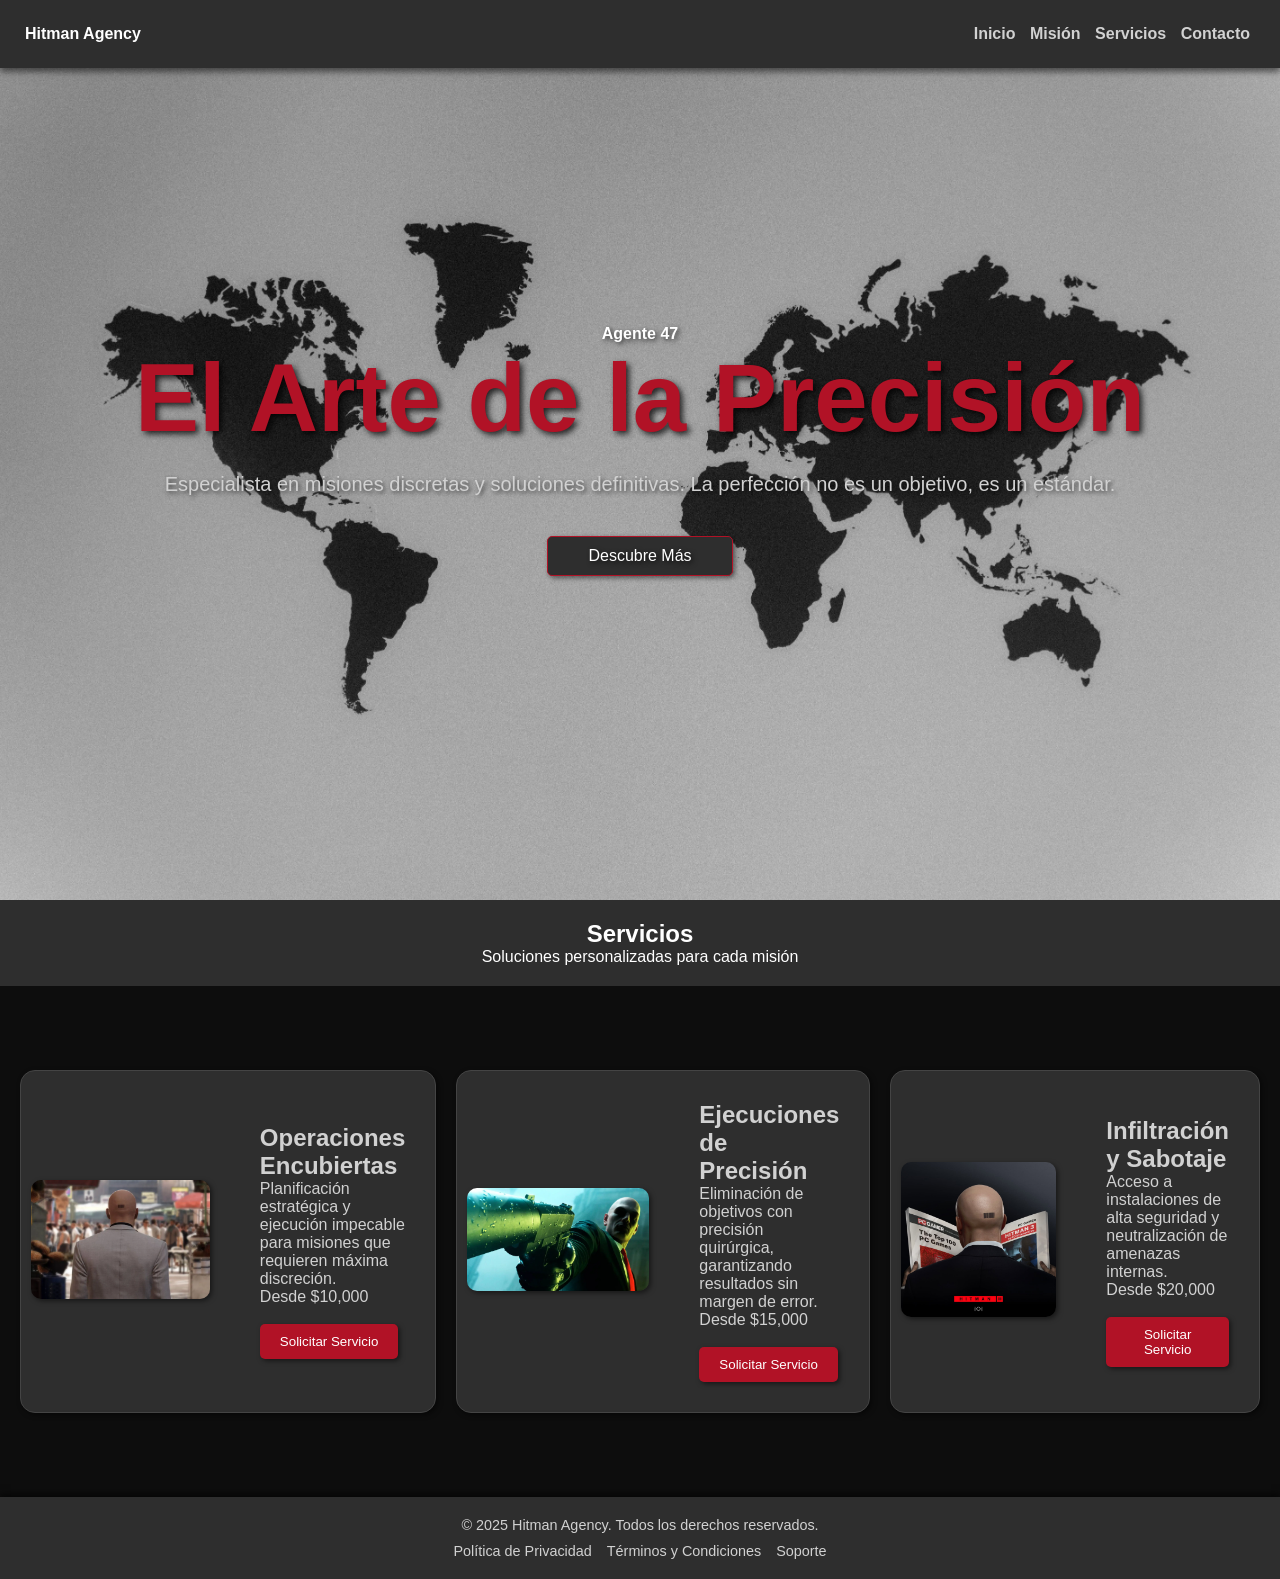
==== index.html @ db5036bc "Actualizar estilos y estructura de la página, incluyendo nueva imagen de fondo y pie de página" ====
<!DOCTYPE html>
<html lang="en">
<head>
    <meta charset="UTF-8">
    <meta name="viewport" content="width=device-width, initial-scale=1.0">
    <link rel="stylesheet" href="style.css">
    <link rel="icon" href="ICA.webp" type="image/webp">   
    <title>Hitman Agency</title>
</head>
<body>
    <div class="container">
        <div class="logo">
            Hitman Agency
        </div>
        <nav class="nav">
            <a href="#">Inicio</a>
            <a href="#">Misión</a>
            <a href="#">Servicios</a>
            <a href="#">Contacto</a>
        </nav>
    </div>
    <section class="hero">
        <div class="hero-text">
            <h4>Agente 47</h4>
            <h1>El Arte de la Precisión</h1>
            <p>Especialista en misiones discretas y soluciones definitivas. La perfección no es un objetivo, es un estándar.</p>
            <a href="#" class="btn">Descubre Más</a>
        </div>
    </section>
    <section class="page">
        <div class="header">
            <h1>Servicios</h1>
            <p>Soluciones personalizadas para cada misión</p>
            
        </div>
        <div class="content">
            <div class="card">
                <div class="imagen">
                    <img src="hitman.webp" alt="Stealth Mission">
                </div>
                <div class="text">
                    <h2>Operaciones Encubiertas</h2>
                    <p>Planificación estratégica y ejecución impecable para misiones que requieren máxima discreción.</p>
                    <p>Desde $10,000</p><br>
                    <button>Solicitar Servicio</button>
                </div>
            </div>
            <div class="card">
                <div class="imagen">
                    <img src="imagen-2020-12-08-131912.webp" alt="Precision Execution">
                </div>
                <div class="text">
                    <h2>Ejecuciones de Precisión</h2>
                    <p>Eliminación de objetivos con precisión quirúrgica, garantizando resultados sin margen de error.</p>
                    <p>Desde $15,000</p><br>
                    <button>Solicitar Servicio</button>
                </div>
            </div>
            <div class="card">
                <div class="imagen">
                    <img src="242590157_10159566235063987_1801899019302850982_n.jpg" alt="Infiltration">
                </div>
                <div class="text">
                    <h2>Infiltración y Sabotaje</h2>
                    <p>Acceso a instalaciones de alta seguridad y neutralización de amenazas internas.</p>
                    <p>Desde $20,000</p><br>
                    <button>Solicitar Servicio</button>
                </div>
            </div>
        </div>
    </section>
    <footer class="footer">
        <div class="footer-content">
            <p>&copy; 2025 Hitman Agency. Todos los derechos reservados.</p>
            <nav class="footer-nav">
                <a href="#">Política de Privacidad</a>
                <a href="#">Términos y Condiciones</a>
                <a href="#">Soporte</a>
                
        </div>
    </footer>
</body>
</html>
---- style.css ----
* {
    margin: 0;
    padding: 0;
    box-sizing: border-box;
}

body {
    font-family: 'Trebuchet MS', Arial, sans-serif;
    background-color: #0d0d0d; /* Negro profundo */
    color: #d1d1d1; /* Gris claro */
}

.hero {
    background-image: url('pexels-tima-miroshnichenko-5725589.jpg'); /* Imagen sugerida */
    display: flex;
    justify-content: center;
    align-items: center;
    height: 100vh;
    background-size: cover;
    background-position: center;
}

.hero-text {
    color: #ffffff; /* Blanco puro */
    text-align: center;
    text-shadow: 2px 2px 5px rgba(0, 0, 0, 0.7); /* Sombra para resaltar el texto */
}

.hero h1 {
    font-size: 6em;
    margin-bottom: 20px;
    color: #b11226; /* Rojo intenso */
    text-shadow: 3px 3px 6px rgba(0, 0, 0, 0.8);
}

.hero p {
    font-size: 20px;
    margin-bottom: 20px;
    color: #d1d1d1; /* Gris claro */
    text-shadow: 2px 2px 4px rgba(0, 0, 0, 0.6);
}

.btn {
    text-decoration: none;
    color: #ffffff; /* Blanco puro */
    padding: 10px 40px;
    border-radius: 5px;
    display: inline-block;
    margin-top: 20px;
    border: 0.2px solid #b11226; /* Rojo intenso */
    background-color: #2e2e2e; /* Gris metálico */
    transition: 0.2s;
    box-shadow: 2px 2px 5px rgba(0, 0, 0, 0.5); /* Sombra */
}

.hero a:hover {
    background: #b11226; /* Rojo intenso */
    color: #ffffff; /* Blanco puro */
    transition: 0.2s;
    scale: 1.1;
}

.hero a:active {
    background: #8a0e1d; /* Rojo más oscuro */
    color: #ffffff; /* Blanco puro */
    transition: 0.2s;
    scale: 1.1;
}

.bienvenida {
    font-size: 2rem;
    font-weight: bold;
    color: #b11226; /* Rojo intenso */
    text-align: center;
    text-shadow: 2px 2px 4px rgba(0, 0, 0, 0.7);
}

.nav a {
    color: #d1d1d1; /* Gris claro */
    text-decoration: none;
    font-size: 1rem;
    font-weight: bold;
    transition: 0.2s;
    padding: 5px;
}

.nav a:hover {
    color: #b11226; /* Rojo intenso */
    transform: scale(1.2);
    transition: 0.2s;
}

.container {
    position: fixed;
    top: 0;
    left: 0;
    width: 100%;
    display: flex;
    justify-content: space-between;
    align-items: center;
    padding: 25px;
    background-color: #2e2e2e; /* Gris metálico */
    color: #ffffff; /* Blanco puro */
    font-weight: bold;
    font-size: 1rem;
    box-shadow: 0px 4px 6px rgba(0, 0, 0, 0.5); /* Sombra */
}

.header {
    flex-direction: column;
    display: block;
    text-align: center;
    padding: 20px;
    justify-content: center;
    align-items: center;
    background-color: #2e2e2e; /* Gris metálico */
    color: #ffffff; /* Blanco puro */
}


.content {
    display: flex;
    grid-template-columns: repeat(auto-fit, minmax(200px, auto));
    justify-content: center;
    gap: 20px;
    margin-top: 4rem;
    padding: 20px;
}

.card {
    padding: 10px;
    border: 1px solid #444; /* Gris oscuro */
    border-radius: 15px;
    display: flex;
    align-items: center;
    justify-content: space-between;
    gap: 30px;
    background-color: #2e2e2e; /* Gris metálico */
    box-shadow: 2px 2px 5px rgba(0, 0, 0, 0.5); /* Sombra */
    transition: 0.2s;
}

.content .text {
    text-align:left;
    padding: 20px;
    justify-content: center;
    color: #d1d1d1; /* Gris claro */
}

.imagen img {
    width: 100%;
    height: auto;
    object-fit: cover;
    border-radius: 10px;
    box-shadow: 2px 2px 5px rgba(0, 0, 0, 0.5); /* Sombra */
}

.card button {
    padding: 10px 20px;
    background: #b11226; /* Rojo intenso */
    color: #ffffff; /* Blanco puro */
    border-radius: 5px;
    cursor: pointer;
    box-shadow: 2px 2px 5px rgba(0, 0, 0, 0.5); /* Sombra */
    transition: 0.2s;
    border:none;
}
.card:hover{
    transform: scale(1.05);
    transition: 0.2s;
}

.card button:hover {
    background: #8a0e1d; /* Rojo más oscuro */
    color: #ffffff; /* Blanco puro */
    scale: 1.1;
}

.card button:active {
    background: #b11226; /* Rojo intenso */
    color: #ffffff; /* Blanco puro */
    scale: 1.1;
}

.page {
    background-color: #0d0d0d; /* Negro profundo */
}

.footer {
    background-color: #2e2e2e; /* Gris metálico */
    color: #d1d1d1; /* Gris claro */
    text-align: center;
    padding: 20px;
    margin-top: 4rem;
    box-shadow: 0px -4px 6px rgba(0, 0, 0, 0.5); /* Sombra superior */
}

.footer-content p {
    margin: 0;
    font-size: 0.9rem;
}

.footer-nav {
    margin-top: 10px;
    display: flex;
    justify-content: center;
    gap: 15px;
}

.footer-nav a {
    color: #d1d1d1; /* Gris claro */
    text-decoration: none;
    font-size: 0.9rem;
    transition: color 0.2s;
}

.footer-nav a:hover {
    color: #b11226; /* Rojo intenso */
}
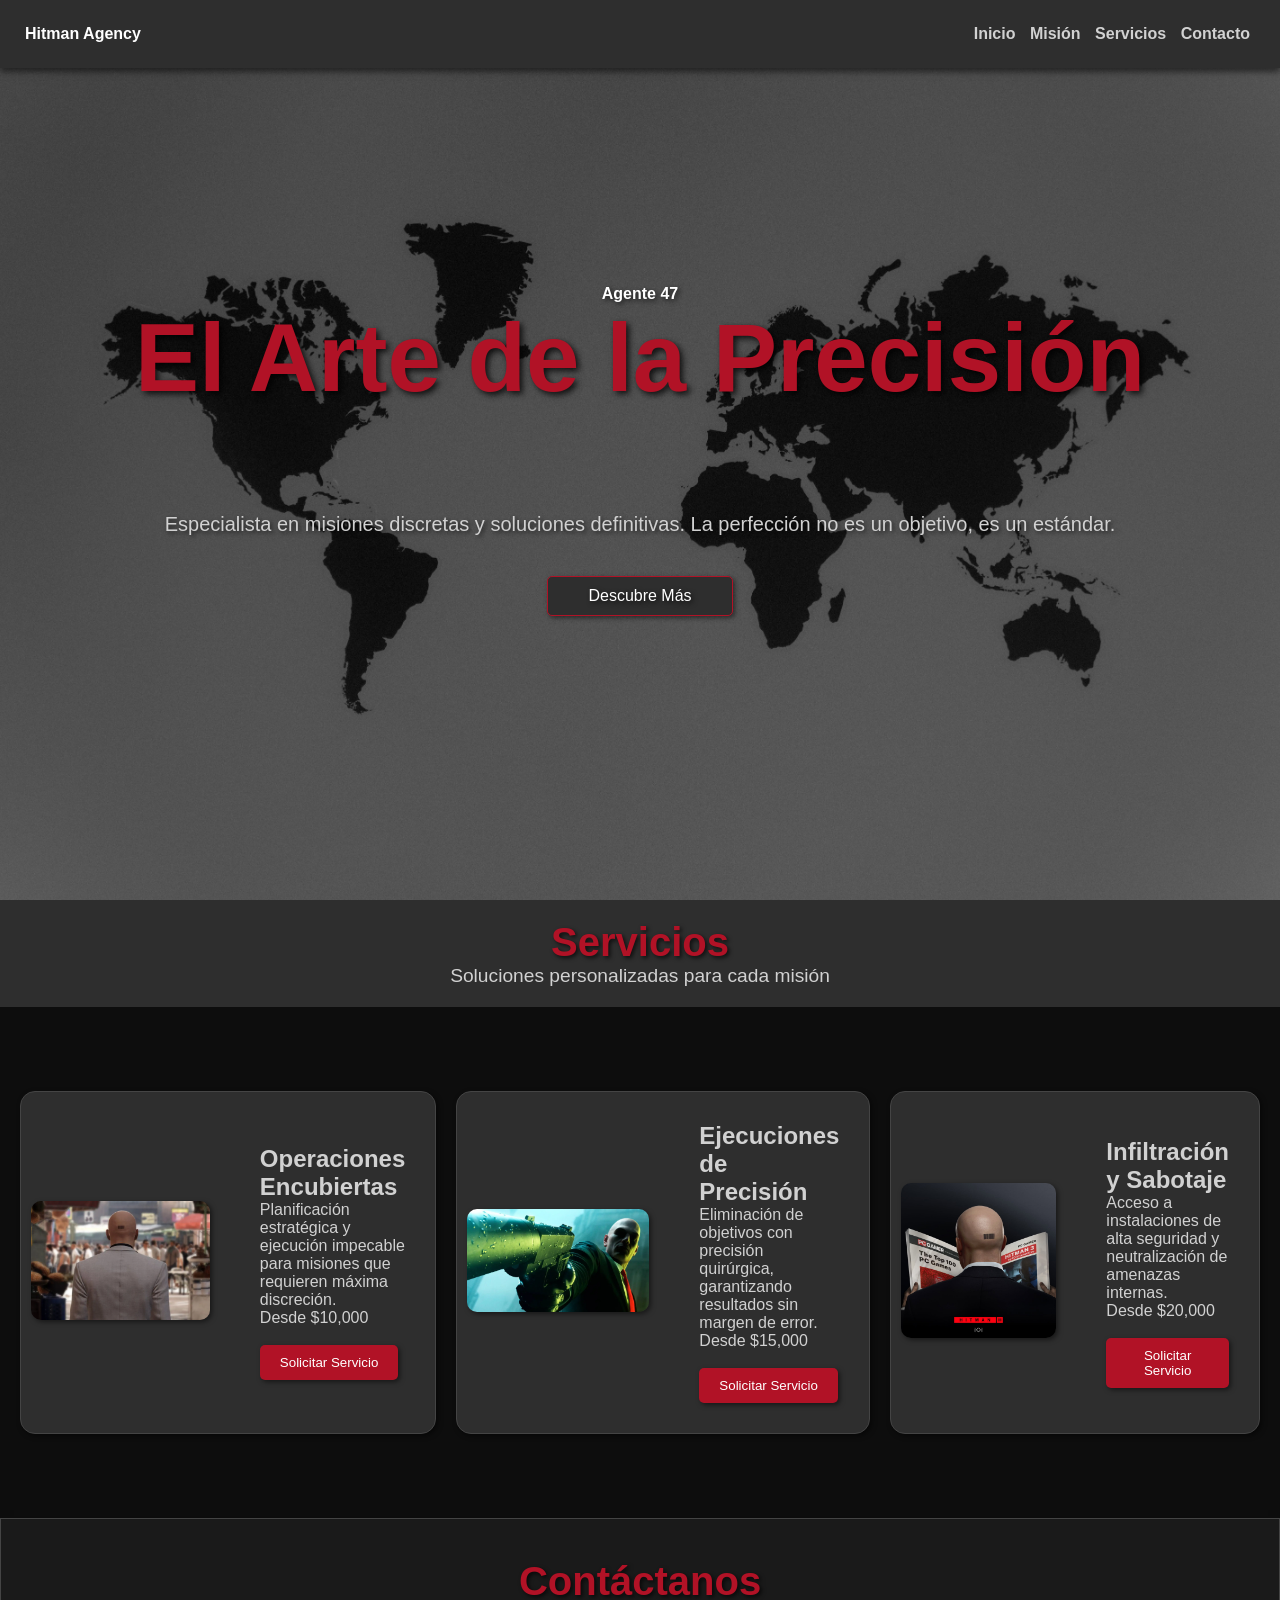
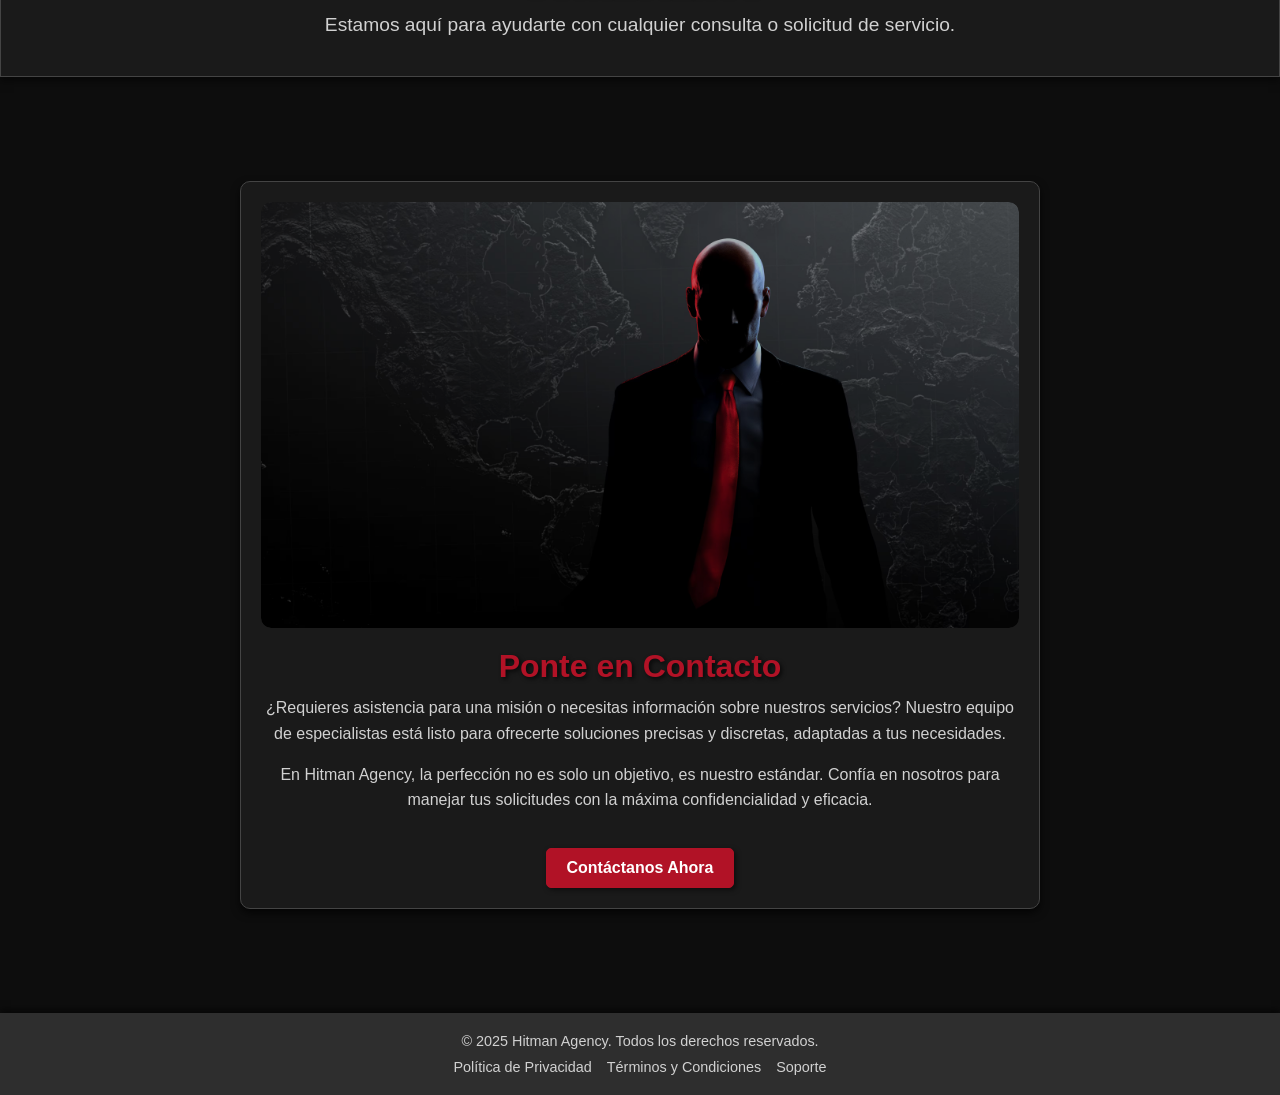
==== commit bc6b99c7: "Eliminar imagen de fondo y agregar página de contacto con formulario" ====
--- a/index.html
+++ b/index.html
@@ -13,10 +13,10 @@
             Hitman Agency
         </div>
         <nav class="nav">
-            <a href="#">Inicio</a>
-            <a href="#">Misión</a>
-            <a href="#">Servicios</a>
-            <a href="#">Contacto</a>
+            <a href="index.html">Inicio</a>
+            <a href="mision.html">Misión</a>
+            <a href="servicios.html">Servicios</a>
+            <a href="contacto.html">Contacto</a>
         </nav>
     </div>
     <section class="hero">
@@ -69,6 +69,26 @@
             </div>
         </div>
     </section>
+    <section class="page">
+        <div class="header contact-header">
+            <h1>Contáctanos</h1>
+            <p>Estamos aquí para ayudarte con cualquier consulta o solicitud de servicio.</p>
+        </div>
+        <div class="cards">
+            <div class="card2">
+                <div class="imagen2">
+                    <img src="2c2f69cbd87d0735c1b2f4985134cd741d3c5826d990e7b4.avif" alt="Precision Execution">
+                </div>
+                <div class="text">
+                    <h2>Ponte en Contacto</h2>
+                    <p>¿Requieres asistencia para una misión o necesitas información sobre nuestros servicios? Nuestro equipo de especialistas está listo para ofrecerte soluciones precisas y discretas, adaptadas a tus necesidades.</p>
+                    <p>En Hitman Agency, la perfección no es solo un objetivo, es nuestro estándar. Confía en nosotros para manejar tus solicitudes con la máxima confidencialidad y eficacia.</p>
+                    <a href="contacto.html" class="btn">Contáctanos Ahora</a>
+                </div>
+            </div>
+        </div>
+    </section>
+    
     <footer class="footer">
         <div class="footer-content">
             <p>&copy; 2025 Hitman Agency. Todos los derechos reservados.</p>
--- a/style.css
+++ b/style.css
@@ -11,18 +11,34 @@
 }
 
 .hero {
-    background-image: url('pexels-tima-miroshnichenko-5725589.jpg'); /* Imagen sugerida */
+    position: relative; /* Necesario para usar el pseudo-elemento */
     display: flex;
     justify-content: center;
     align-items: center;
     height: 100vh;
+    background-image: url('pexels-tima-miroshnichenko-5725589.jpg'); /* Imagen sugerida */
     background-size: cover;
     background-position: center;
+    overflow: hidden; /* Asegura que el pseudo-elemento no se salga del contenedor */
+}
+
+.hero::before {
+    content: '';
+    position: absolute;
+    top: 0;
+    left: 0;
+    width: 100%;
+    height: 100%;
+    background-color: rgba(0, 0, 0, 0.5); /* Oscurece con un fondo negro semitransparente */
+    z-index: 1; /* Coloca la superposición encima del fondo */
+    pointer-events: none; /* Permite interactuar con el contenido debajo */
 }
 
 .hero-text {
-    color: #ffffff; /* Blanco puro */
-    text-align: center;
+    position: relative; /* Asegura que el texto esté encima de la superposición */
+    color: #ffffff; /* Blanco puro */
+    text-align: center;
+    z-index: 2; /* Coloca el texto encima de la superposición */
     text-shadow: 2px 2px 5px rgba(0, 0, 0, 0.7); /* Sombra para resaltar el texto */
 }
 
@@ -38,6 +54,7 @@
     margin-bottom: 20px;
     color: #d1d1d1; /* Gris claro */
     text-shadow: 2px 2px 4px rgba(0, 0, 0, 0.6);
+    padding-top: 80px; /* Ajusta según sea necesario */
 }
 
 .btn {
@@ -53,6 +70,19 @@
     box-shadow: 2px 2px 5px rgba(0, 0, 0, 0.5); /* Sombra */
 }
 
+.page a:hover {
+    background: #b11226; /* Rojo intenso */
+    color: #ffffff; /* Blanco puro */
+    transition: 0.2s;
+    scale: 1.1;
+}
+
+.page a:active {
+    background: #8a0e1d; /* Rojo más oscuro */
+    color: #ffffff; /* Blanco puro */
+    transition: 0.2s;
+    scale: 1.1;
+}
 .hero a:hover {
     background: #b11226; /* Rojo intenso */
     color: #ffffff; /* Blanco puro */
@@ -104,6 +134,7 @@
     font-weight: bold;
     font-size: 1rem;
     box-shadow: 0px 4px 6px rgba(0, 0, 0, 0.5); /* Sombra */
+    z-index: 1000;
 }
 
 .header {
@@ -138,6 +169,105 @@
     background-color: #2e2e2e; /* Gris metálico */
     box-shadow: 2px 2px 5px rgba(0, 0, 0, 0.5); /* Sombra */
     transition: 0.2s;
+    margin-bottom: 4rem;
+}
+.contact-header {
+    text-align: center;
+    padding: 40px 20px;
+    background-color: #1a1a1a; /* Negro profundo */
+    color: #ffffff; /* Blanco puro */
+    border: 1px solid #444; /* Gris oscuro */
+    box-shadow: 0 4px 8px rgba(0, 0, 0, 0.5); /* Sombra */
+    margin-bottom: 2rem;
+}
+
+.contact-header h1 {
+    font-size: 3rem;
+    margin-bottom: 10px;
+    color: #b11226; /* Rojo intenso */
+    text-shadow: 2px 2px 6px rgba(0, 0, 0, 0.8); /* Sombra para resaltar el texto */
+    font-family: 'Trebuchet MS', Arial, sans-serif;
+}
+
+.contact-header p {
+    font-size: 1.2rem;
+    color: #d1d1d1; /* Gris claro */
+    margin-top: 10px;
+    font-family: 'Trebuchet MS', Arial, sans-serif;
+}
+.cards{
+    display: flex;
+    justify-content: center;
+    align-items: center;
+    margin-top: 4rem;
+    padding: 20px;
+}
+
+/* Estilo para la tarjeta de contacto */
+.card2 {
+    display: flex;
+    flex-direction: column;
+    align-items: center;
+    background-color: #1a1a1a; /* Negro profundo */
+    border: 1px solid #444; /* Gris oscuro */
+    border-radius: 10px;
+    box-shadow: 0 4px 8px rgba(0, 0, 0, 0.7); /* Sombra más intensa */
+    padding: 20px;
+    margin: 20px auto;
+    max-width: 800px;
+}
+
+.card2 .imagen2 {
+    width: 100%;
+    overflow: hidden;
+    border-radius: 10px;
+    margin-bottom: 20px;
+}
+
+.card2 .imagen2 img {
+    width: 100%;
+    height: auto;
+    object-fit: cover;
+    filter: brightness(0.8); /* Oscurece ligeramente la imagen */
+    transition: filter 0.3s ease;
+}
+
+.card2 .imagen2 img:hover {
+    filter: brightness(1); /* Aclara la imagen al pasar el mouse */
+}
+
+.card2 .text {
+    text-align: center;
+    color: #d1d1d1; /* Gris claro */
+}
+
+.card2 .text h2 {
+    font-size: 2rem;
+    color: #b11226; /* Rojo intenso */
+    margin-bottom: 10px;
+    text-shadow: 2px 2px 4px rgba(0, 0, 0, 0.7); /* Sombra para resaltar el texto */
+}
+
+.card2 .text p {
+    font-size: 1rem;
+    margin-bottom: 15px;
+    line-height: 1.6;
+}
+
+.card2 .btn {
+    display: inline-block;
+    padding: 10px 20px;
+    background-color: #b11226; /* Rojo intenso */
+    color: #ffffff; /* Blanco puro */
+    text-decoration: none;
+    border-radius: 5px;
+    font-weight: bold;
+    transition: background-color 0.3s ease, transform 0.2s ease;
+}
+
+.card2 .btn:hover {
+    background-color: #8a0e1d; /* Rojo más oscuro */
+    transform: scale(1.05);
 }
 
 .content .text {
@@ -153,6 +283,15 @@
     object-fit: cover;
     border-radius: 10px;
     box-shadow: 2px 2px 5px rgba(0, 0, 0, 0.5); /* Sombra */
+}   
+.imagen2 img {
+    max-width: 100%; /* Asegura que la imagen no exceda el ancho del contenedor */
+    height: 100vh; /* Mantiene la proporción de la imagen */
+    object-fit: cover; /* Ajusta la imagen para llenar el contenedor */
+    border-radius: 10px; /* Bordes redondeados */
+    box-shadow: 2px 2px 5px rgba(0, 0, 0, 0.5); /* Sombra */
+    display: block; /* Elimina cualquier espacio extra causado por imágenes inline */
+    margin: 0 auto; /* Centra la imagen dentro del contenedor */
 }
 
 .card button {
@@ -191,8 +330,8 @@
     color: #d1d1d1; /* Gris claro */
     text-align: center;
     padding: 20px;
+    box-shadow: 0px -4px 6px rgba(0, 0, 0, 0.5); /* Sombra superior */
     margin-top: 4rem;
-    box-shadow: 0px -4px 6px rgba(0, 0, 0, 0.5); /* Sombra superior */
 }
 
 .footer-content p {
@@ -218,3 +357,223 @@
     color: #b11226; /* Rojo intenso */
 }
 
+/* Estilo para el formulario de contacto */
+form {
+    max-width: 600px;
+    margin: 0 auto;
+    padding: 30px;
+    background-color: #1a1a1a; /* Negro profundo */
+    border-radius: 10px;
+    box-shadow: 0 4px 8px rgba(0, 0, 0, 0.7); /* Sombra más intensa */
+    color: #d1d1d1; /* Gris claro */
+    border: 1px solid #444; /* Gris oscuro */
+    
+}
+
+form label {
+    display: block;
+    font-weight: bold;
+    margin-bottom: 8px;
+    color: #ffffff; /* Blanco puro */
+    font-size: 1rem;
+}
+
+form input, form textarea {
+    width: 100%;
+    padding: 12px;
+    margin-bottom: 20px;
+    border: 1px solid #444; /* Gris oscuro */
+    border-radius: 5px;
+    font-size: 1rem;
+    background-color: #0d0d0d; /* Negro profundo */
+    color: #d1d1d1; /* Gris claro */
+    transition: border-color 0.3s ease, box-shadow 0.3s ease;
+}
+
+form input:focus, form textarea:focus {
+    border-color: #b11226; /* Rojo intenso */
+    outline: none;
+    box-shadow: 0 0 8px rgba(177, 18, 38, 0.7); /* Sombra roja */
+}
+
+form textarea {
+    resize: none; /* Desactiva el redimensionamiento */
+    height: 120px; /* Altura predeterminada */
+}
+
+form .cta {
+    background-color: #b11226; /* Rojo intenso */
+    color: #ffffff; /* Blanco puro */
+    border: none;
+    cursor: pointer;
+    font-weight: bold;
+    padding: 12px 25px;
+    border-radius: 5px;
+    transition: background-color 0.3s ease, transform 0.2s ease;
+    box-shadow: 2px 2px 5px rgba(0, 0, 0, 0.5); /* Sombra */
+    font-size: 1rem;
+}
+
+form .cta:hover {
+    background-color: #8a0e1d; /* Rojo más oscuro */
+    transform: scale(1.05);
+}
+
+form .cta:active {
+    background-color: #b11226; /* Rojo intenso */
+    transform: scale(1);
+}
+
+/* Estilo para el input de tipo date */
+input[type="date"] {
+    background-color: #0d0d0d; /* Negro profundo */
+    color: #d1d1d1; /* Gris claro */
+    border: 1px solid #444; /* Gris oscuro */
+    border-radius: 5px;
+    padding: 12px;
+    font-size: 1rem;
+    appearance: none; /* Elimina el estilo predeterminado del navegador */
+}
+
+input[type="date"]::-webkit-calendar-picker-indicator {
+    filter: invert(1); /* Invierte los colores para que el ícono sea visible en fondos oscuros */
+    cursor: pointer;
+}
+
+input[type="date"]:focus {
+    border-color: #b11226; /* Rojo intenso */
+    outline: none;
+    box-shadow: 0 0 8px rgba(177, 18, 38, 0.7); /* Sombra roja */
+}
+
+/* Estilo para la sección de encabezado del formulario */
+.page .header {
+    text-align: center;
+    margin-bottom: 30px;
+}
+
+.page .header h1 {
+    font-size: 2.5rem;
+    color: #b11226; /* Rojo intenso */
+    text-shadow: 2px 2px 4px rgba(0, 0, 0, 0.7); /* Sombra */
+}
+
+.page .header p {
+    font-size: 1.2rem;
+    color: #d1d1d1; /* Gris claro */
+}
+
+/* Estilo para la sección de contenido */
+.content {
+    padding: 20px;
+}
+
+@media screen and (max-width: 768px) {
+    body {
+        font-size: 14px; /* Reduce el tamaño de fuente general */
+        padding: 0; /* Elimina cualquier margen interno */
+    }
+
+    .hero {
+        height: 60vh; /* Reduce la altura de la sección hero */
+        background-position: center;
+        padding: 0 10px; /* Añade un pequeño margen interno */
+    }
+
+    .hero h1 {
+        font-size: 2.5rem; /* Ajusta el tamaño del título */
+        margin-bottom: 10px;
+    }
+
+    .hero p {
+        font-size: 1rem; /* Ajusta el tamaño del texto */
+        padding: 0 10px; /* Añade espaciado interno */
+    }
+
+    .btn {
+        padding: 10px 15px; /* Ajusta el tamaño del botón */
+        font-size: 0.9rem;
+        margin-top: 10px;
+    }
+
+    .container {
+        flex-direction: column; /* Cambia la barra de navegación a una columna */
+        align-items: flex-start; /* Alinea los elementos al inicio */
+        padding: 15px;
+    }
+
+    .nav {
+        flex-direction: column; /* Cambia los enlaces de navegación a una columna */
+        gap: 10px;
+    }
+
+    .nav a {
+        font-size: 1rem; /* Ajusta el tamaño de los enlaces */
+        padding: 10px 0; /* Añade espaciado entre los enlaces */
+    }
+
+    .card, .card2 {
+        flex-direction: column; /* Cambia las tarjetas a una disposición vertical */
+        gap: 15px;
+        padding: 15px;
+        margin-bottom: 20px;
+        width: 100%; /* Asegura que las tarjetas ocupen todo el ancho disponible */
+    }
+
+    .card img, .card2 .imagen2 img {
+        width: 100%; /* Asegura que las imágenes ocupen todo el ancho disponible */
+        height: auto; /* Mantiene la proporción de las imágenes */
+        border-radius: 10px; /* Bordes redondeados */
+    }
+
+    .card2 .text h2 {
+        font-size: 1.8rem; /* Ajusta el tamaño del título */
+        margin-bottom: 10px;
+    }
+    .content {
+        display: flex; /* Cambia de grid a flexbox */
+        flex-direction: column; /* Asegura que los elementos estén en una sola columna */
+        justify-content: center; /* Centra los elementos verticalmente */
+        align-items: center; /* Centra los elementos horizontalmente */
+        gap: 20px; /* Espaciado entre los elementos */
+        margin-top: 4rem;
+        padding: 20px;
+    }
+    .card2 .text p {
+        font-size: 1rem; /* Ajusta el tamaño del texto */
+        line-height: 1.4; /* Mejora la legibilidad */
+    }
+
+    .footer {
+        padding: 15px; /* Reduce el espaciado del pie de página */
+        text-align: center; /* Centra el contenido */
+    }
+
+    .footer-nav {
+        flex-direction: column; /* Cambia los enlaces del pie de página a una columna */
+        gap: 10px;
+    }
+
+    .footer-nav a {
+        font-size: 0.9rem; /* Ajusta el tamaño de los enlaces */
+    }
+
+    form {
+        padding: 15px; /* Reduce el espaciado interno del formulario */
+        width: 100%; /* Asegura que ocupe todo el ancho disponible */
+    }
+
+    form label {
+        font-size: 0.9rem; /* Reduce el tamaño del texto de las etiquetas */
+    }
+
+    form input, form textarea {
+        font-size: 0.9rem; /* Ajusta el tamaño de los campos */
+        padding: 10px; /* Reduce el espaciado interno */
+    }
+
+    form .cta {
+        font-size: 0.9rem; /* Ajusta el tamaño del botón */
+        padding: 10px 20px;
+    }
+}
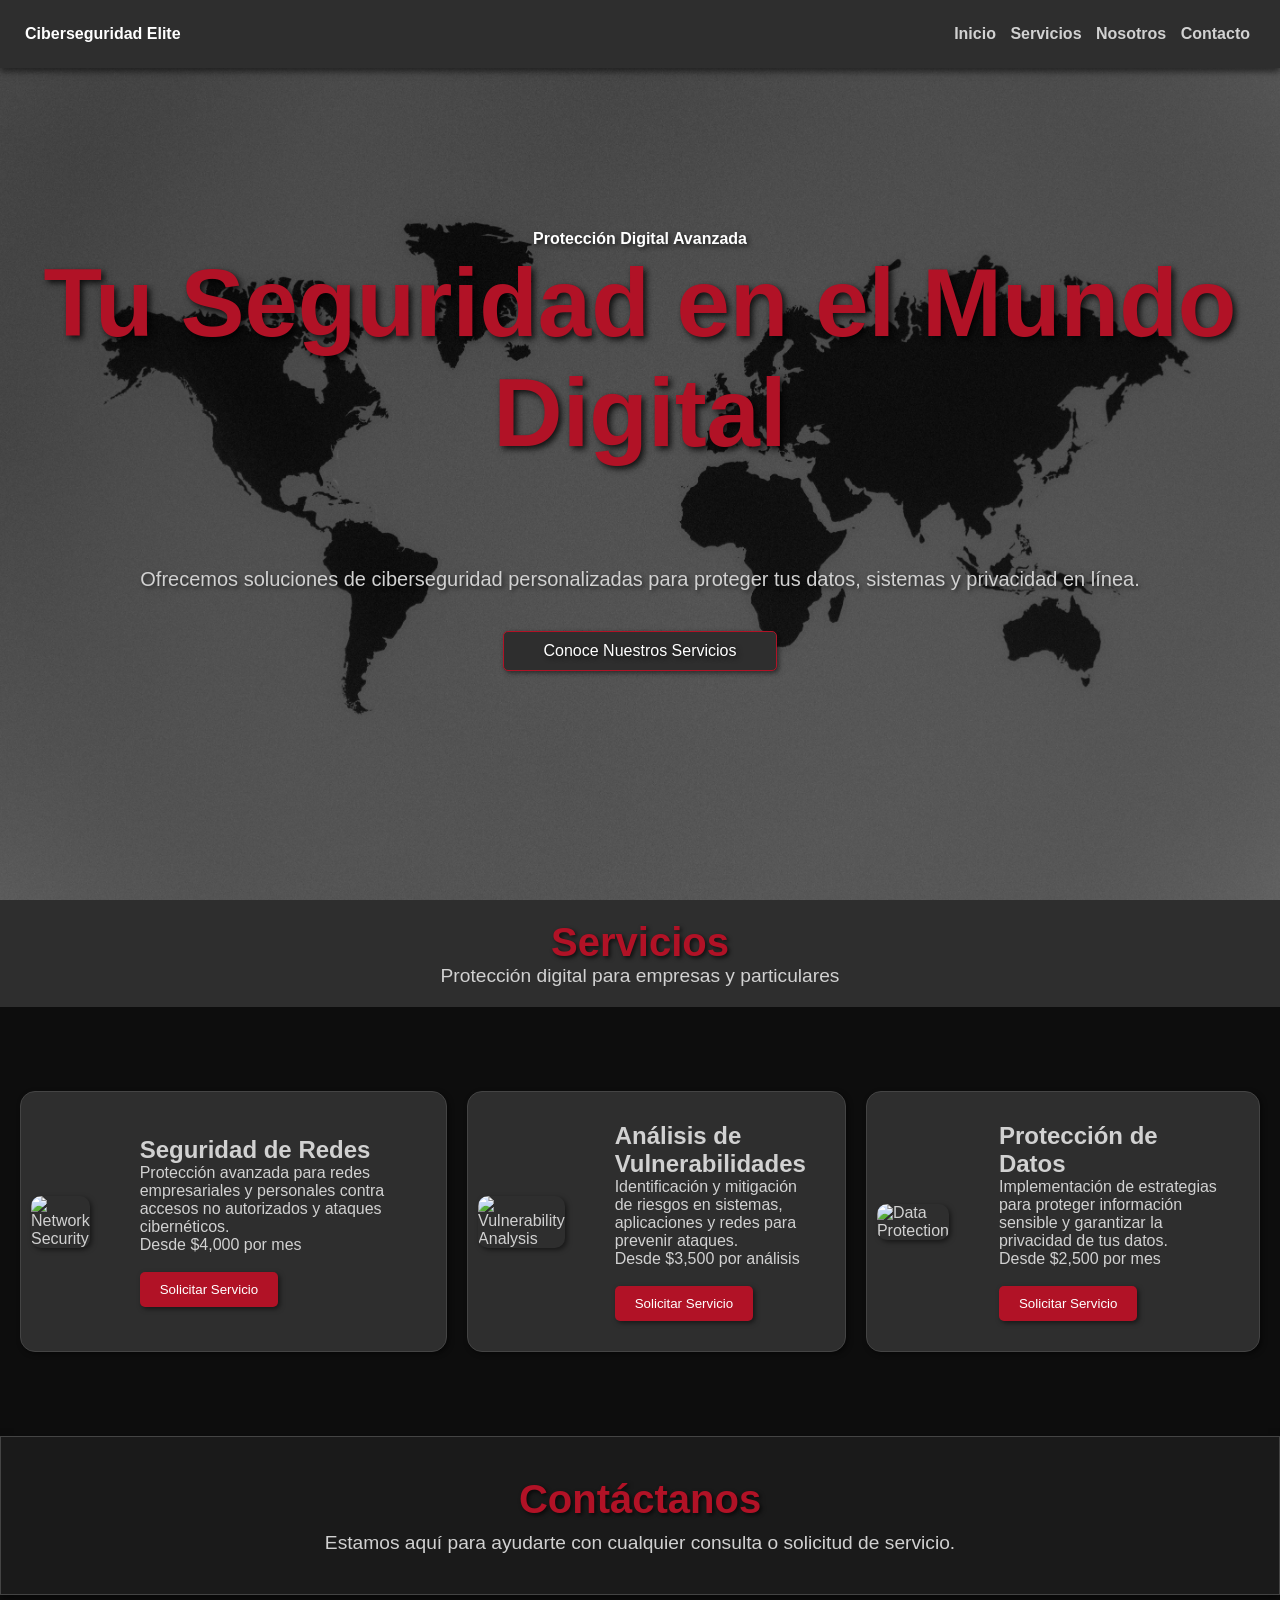
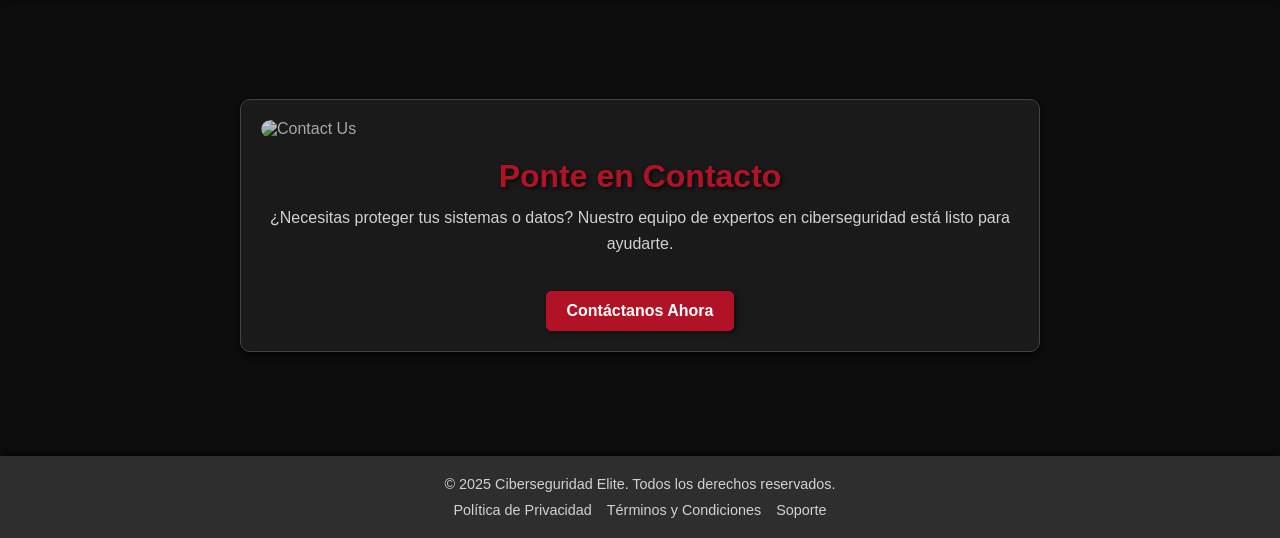
==== commit 1e9f3eb7: "Actualizar contenido y estilos de la página para reflejar la nueva identidad de "Ciberseguridad Elit" ====
--- a/index.html
+++ b/index.html
@@ -4,66 +4,65 @@
     <meta charset="UTF-8">
     <meta name="viewport" content="width=device-width, initial-scale=1.0">
     <link rel="stylesheet" href="style.css">
-    <link rel="icon" href="ICA.webp" type="image/webp">   
-    <title>Hitman Agency</title>
+    <link rel="icon" href="cybersecurity-icon.webp" type="image/webp">   
+    <title>Agencia de Ciberseguridad</title>
 </head>
 <body>
     <div class="container">
         <div class="logo">
-            Hitman Agency
+            Ciberseguridad Elite
         </div>
         <nav class="nav">
             <a href="index.html">Inicio</a>
-            <a href="mision.html">Misión</a>
             <a href="servicios.html">Servicios</a>
+            <a href="nosotros.html">Nosotros</a>
             <a href="contacto.html">Contacto</a>
         </nav>
     </div>
     <section class="hero">
         <div class="hero-text">
-            <h4>Agente 47</h4>
-            <h1>El Arte de la Precisión</h1>
-            <p>Especialista en misiones discretas y soluciones definitivas. La perfección no es un objetivo, es un estándar.</p>
-            <a href="#" class="btn">Descubre Más</a>
+            <h4>Protección Digital Avanzada</h4>
+            <h1>Tu Seguridad en el Mundo Digital</h1>
+            <p>Ofrecemos soluciones de ciberseguridad personalizadas para proteger tus datos, sistemas y privacidad en línea.</p>
+            <a href="#servicios" class="btn">Conoce Nuestros Servicios</a>
         </div>
     </section>
-    <section class="page">
+    <section class="page" id="servicios">
         <div class="header">
             <h1>Servicios</h1>
-            <p>Soluciones personalizadas para cada misión</p>
-            
+            <p>Protección digital para empresas y particulares</p>
         </div>
         <div class="content">
             <div class="card">
                 <div class="imagen">
-                    <img src="hitman.webp" alt="Stealth Mission">
+                    <img src="network-security.webp" alt="Network Security">
                 </div>
                 <div class="text">
-                    <h2>Operaciones Encubiertas</h2>
-                    <p>Planificación estratégica y ejecución impecable para misiones que requieren máxima discreción.</p>
-                    <p>Desde $10,000</p><br>
+                    <h2>Seguridad de Redes</h2>
+                    <p>Protección avanzada para redes empresariales y personales contra accesos no autorizados y ataques cibernéticos.</p>
+                    <p>Desde $4,000 por mes</p><br>
                     <button>Solicitar Servicio</button>
                 </div>
             </div>
             <div class="card">
                 <div class="imagen">
-                    <img src="imagen-2020-12-08-131912.webp" alt="Precision Execution">
+                    <img src="vulnerability-analysis.webp" alt="Vulnerability Analysis">
                 </div>
                 <div class="text">
-                    <h2>Ejecuciones de Precisión</h2>
-                    <p>Eliminación de objetivos con precisión quirúrgica, garantizando resultados sin margen de error.</p>
-                    <p>Desde $15,000</p><br>
+                    <h2>Análisis de Vulnerabilidades</h2>
+                    <p>Identificación y mitigación de riesgos en sistemas, aplicaciones y redes para prevenir ataques.</p>
+                    <p>Desde $3,500 por análisis</p><br>
                     <button>Solicitar Servicio</button>
                 </div>
             </div>
             <div class="card">
                 <div class="imagen">
-                    <img src="242590157_10159566235063987_1801899019302850982_n.jpg" alt="Infiltration">
+                    <img src="data-protection.webp" alt="Data Protection">
                 </div>
                 <div class="text">
-                    <h2>Infiltración y Sabotaje</h2>
-                    <p>Acceso a instalaciones de alta seguridad y neutralización de amenazas internas.</p>
-                    <p>Desde $20,000</p><br>
+                    <h2>Protección de Datos</h2>
+                    <p>Implementación de estrategias para proteger información sensible y garantizar la privacidad de tus datos.</p>
+                    <p>Desde $2,500 por mes</p><br>
                     <button>Solicitar Servicio</button>
                 </div>
             </div>
@@ -77,26 +76,24 @@
         <div class="cards">
             <div class="card2">
                 <div class="imagen2">
-                    <img src="2c2f69cbd87d0735c1b2f4985134cd741d3c5826d990e7b4.avif" alt="Precision Execution">
+                    <img src="contact-us.webp" alt="Contact Us">
                 </div>
                 <div class="text">
                     <h2>Ponte en Contacto</h2>
-                    <p>¿Requieres asistencia para una misión o necesitas información sobre nuestros servicios? Nuestro equipo de especialistas está listo para ofrecerte soluciones precisas y discretas, adaptadas a tus necesidades.</p>
-                    <p>En Hitman Agency, la perfección no es solo un objetivo, es nuestro estándar. Confía en nosotros para manejar tus solicitudes con la máxima confidencialidad y eficacia.</p>
+                    <p>¿Necesitas proteger tus sistemas o datos? Nuestro equipo de expertos en ciberseguridad está listo para ayudarte.</p>
                     <a href="contacto.html" class="btn">Contáctanos Ahora</a>
                 </div>
             </div>
         </div>
     </section>
-    
     <footer class="footer">
         <div class="footer-content">
-            <p>&copy; 2025 Hitman Agency. Todos los derechos reservados.</p>
+            <p>&copy; 2025 Ciberseguridad Elite. Todos los derechos reservados.</p>
             <nav class="footer-nav">
                 <a href="#">Política de Privacidad</a>
                 <a href="#">Términos y Condiciones</a>
                 <a href="#">Soporte</a>
-                
+            </nav>
         </div>
     </footer>
 </body>
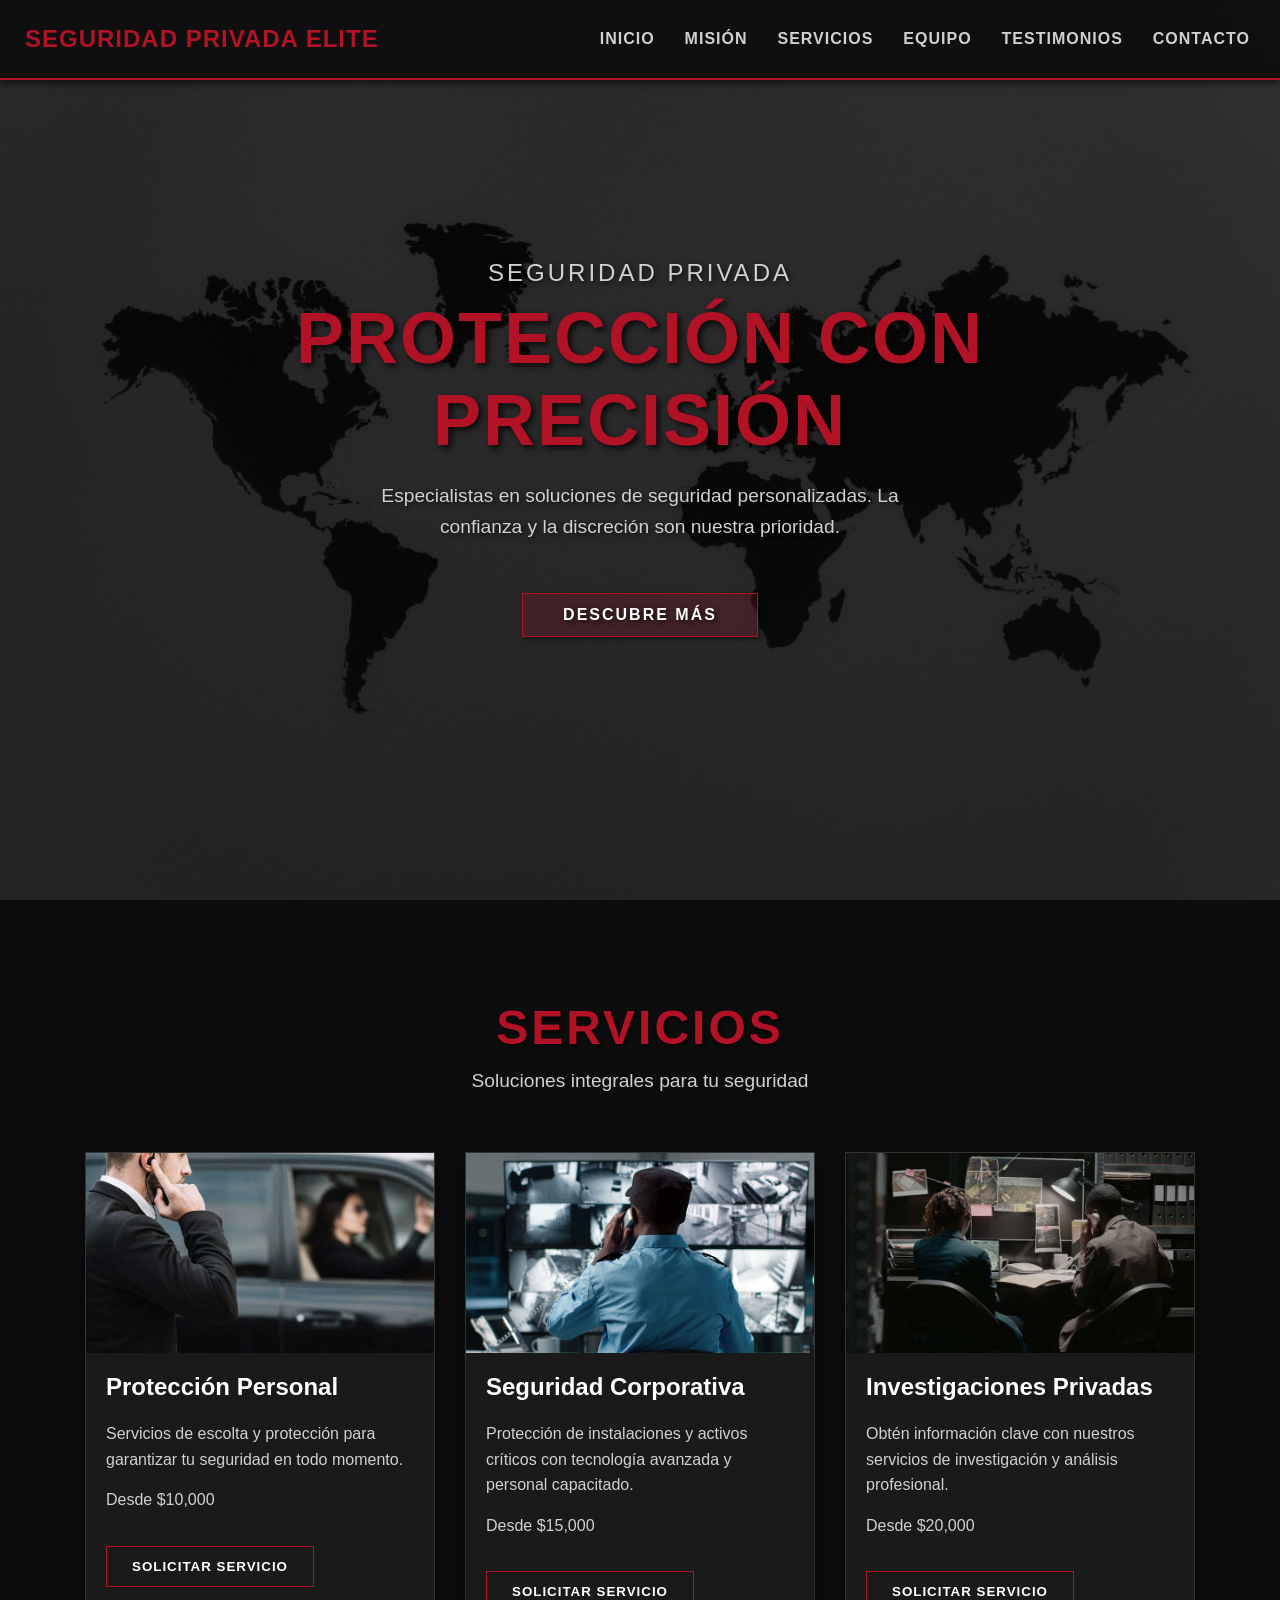
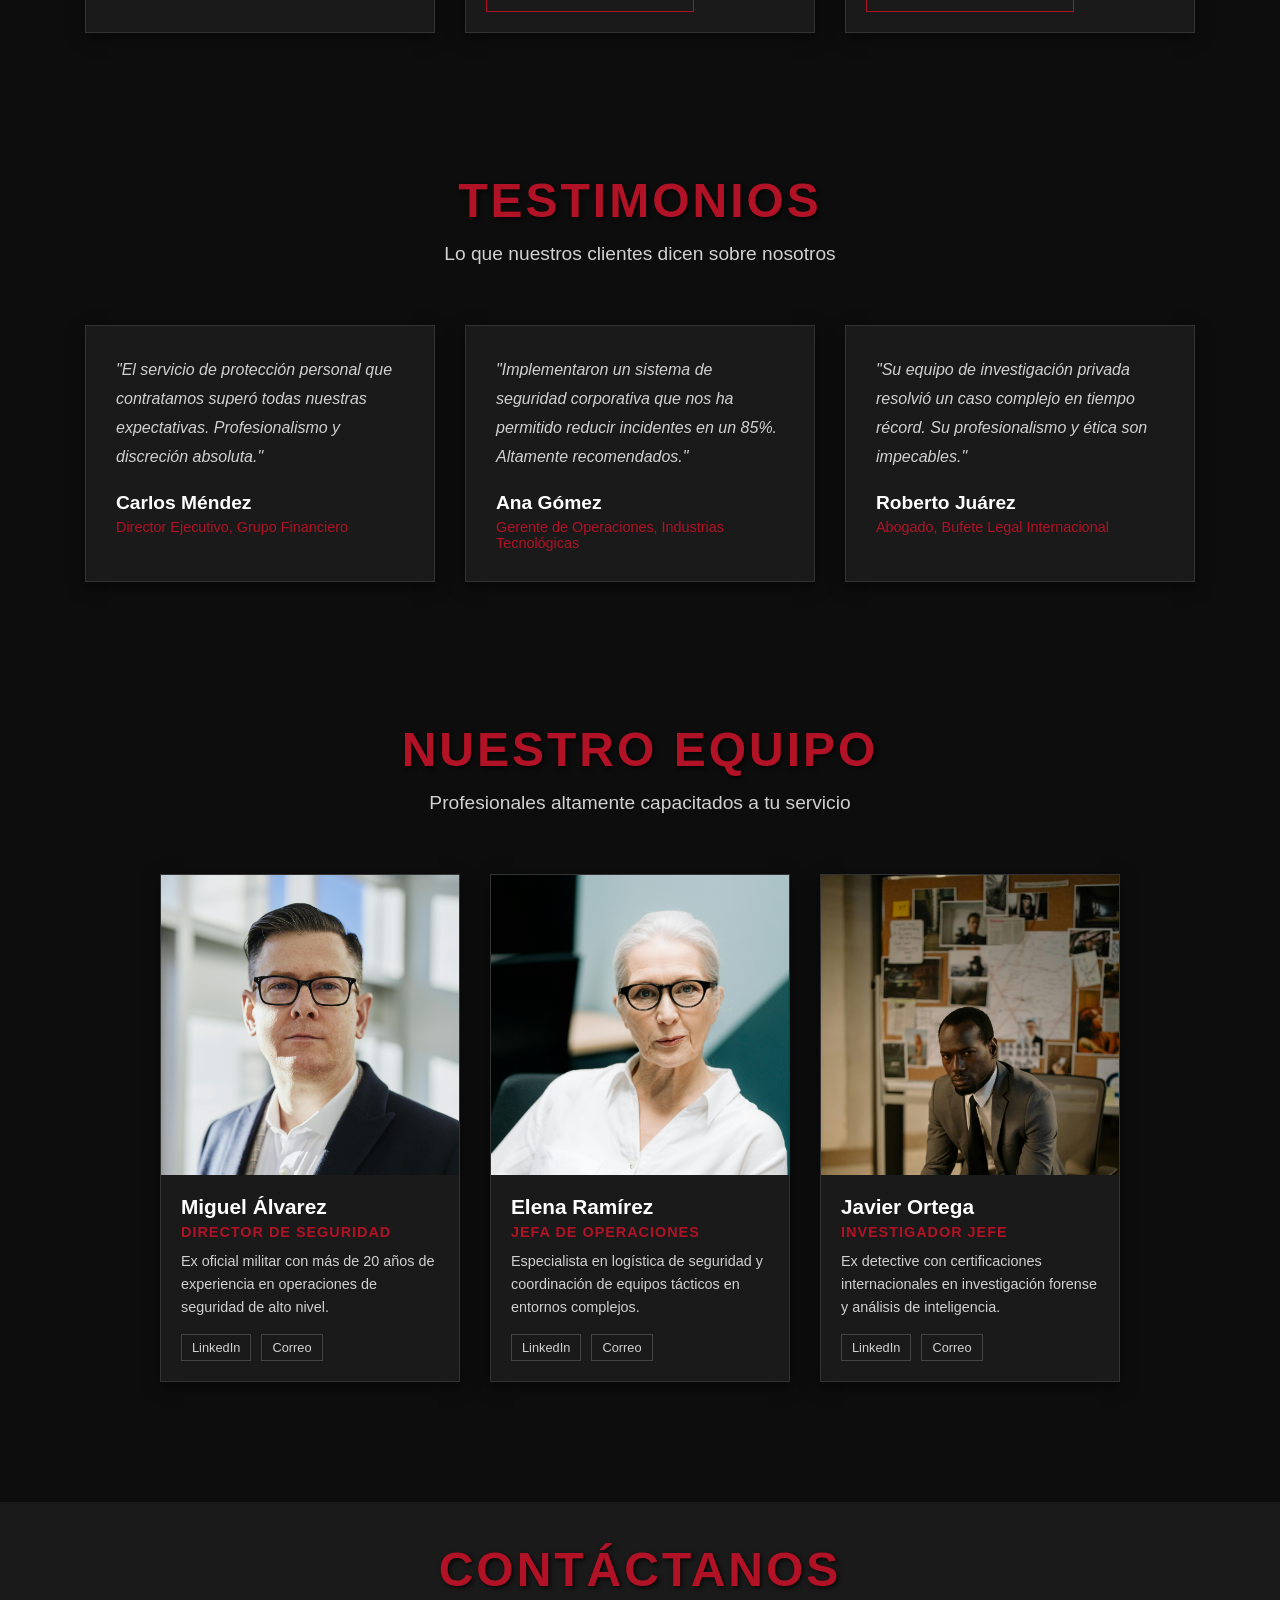
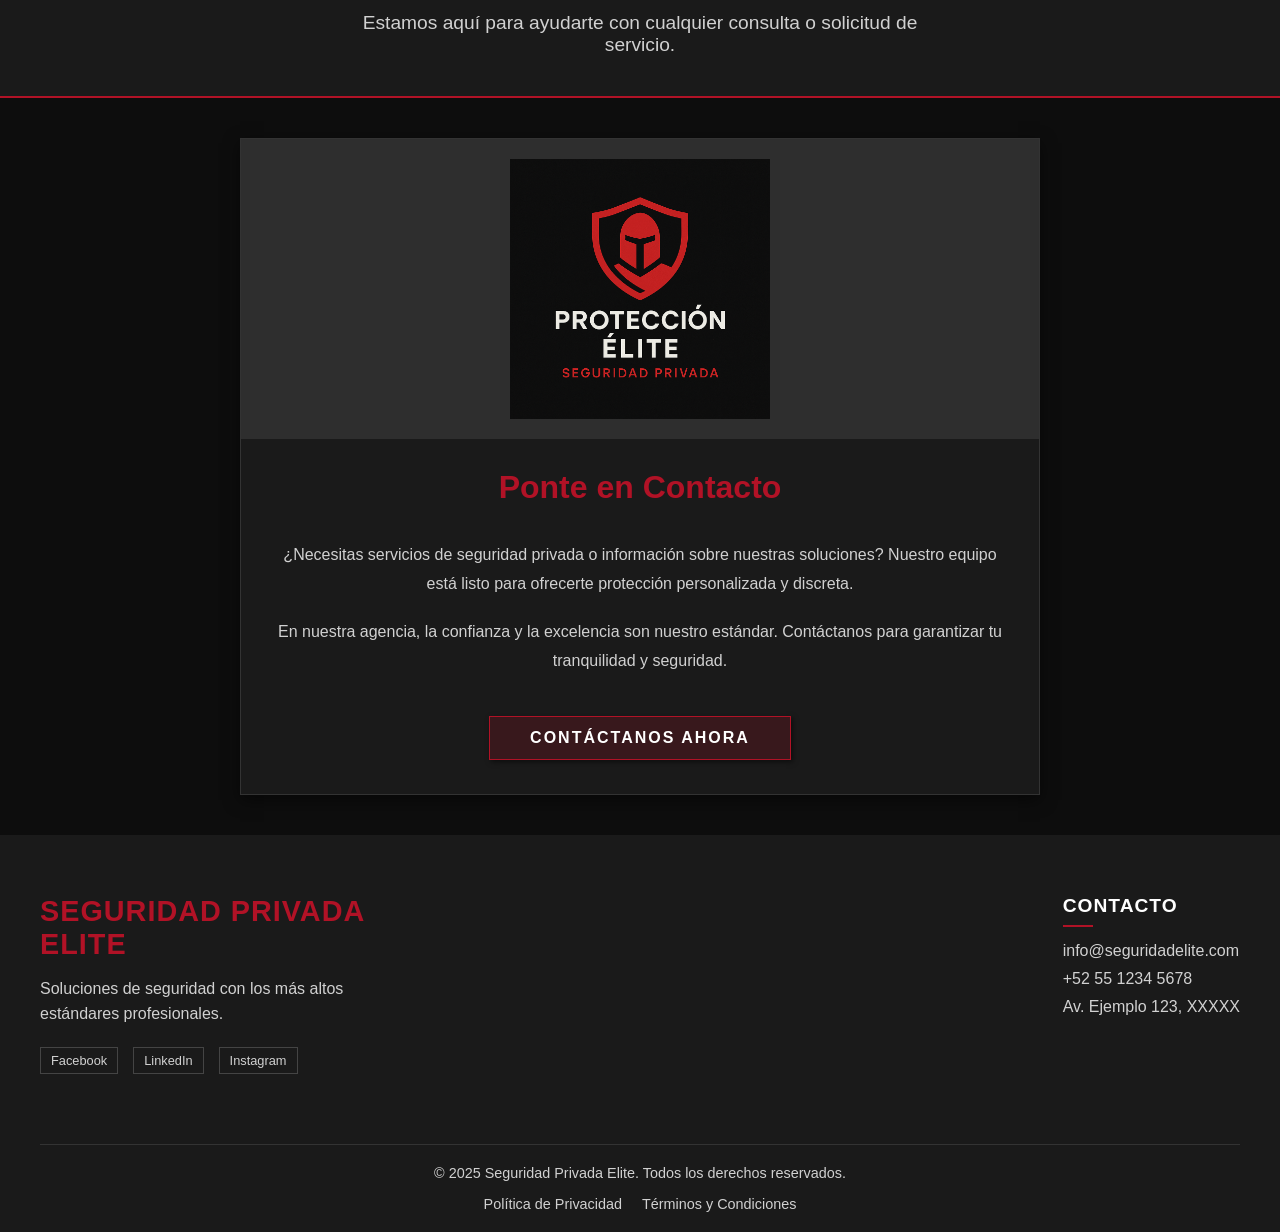
==== commit 78d7e994: "Eliminar archivo index.html y su contenido asociado" ====
--- a/index.html
+++ b/index.html
@@ -1,73 +1,182 @@
 <!DOCTYPE html>
-<html lang="en">
+<html lang="es">
 <head>
     <meta charset="UTF-8">
     <meta name="viewport" content="width=device-width, initial-scale=1.0">
-    <link rel="stylesheet" href="style.css">
-    <link rel="icon" href="cybersecurity-icon.webp" type="image/webp">   
-    <title>Agencia de Ciberseguridad</title>
+    <title>Seguridad Privada Elite</title>
+    <link rel="stylesheet" href="../css/styles.css">
+    <link rel="icon" href="../imagenes/Logo.png" type="image/webp">
 </head>
 <body>
+
     <div class="container">
         <div class="logo">
-            Ciberseguridad Elite
+            Seguridad Privada Elite
         </div>
         <nav class="nav">
-            <a href="index.html">Inicio</a>
+            <a href="../html/index.html">Inicio</a>
+            <a href="mision.html">Misión</a>
             <a href="servicios.html">Servicios</a>
-            <a href="nosotros.html">Nosotros</a>
-            <a href="contacto.html">Contacto</a>
+            <a href="equipo.html">Equipo</a>
+            <a href="testimonios.html">Testimonios</a>
+            <a href="../html/contacto.html">Contacto</a>
         </nav>
     </div>
+
     <section class="hero">
         <div class="hero-text">
-            <h4>Protección Digital Avanzada</h4>
-            <h1>Tu Seguridad en el Mundo Digital</h1>
-            <p>Ofrecemos soluciones de ciberseguridad personalizadas para proteger tus datos, sistemas y privacidad en línea.</p>
-            <a href="#servicios" class="btn">Conoce Nuestros Servicios</a>
-        </div>
-    </section>
-    <section class="page" id="servicios">
+            <h4>Seguridad Privada</h4>
+            <h1>Protección con Precisión</h1>
+            <p>Especialistas en soluciones de seguridad personalizadas. La confianza y la discreción son nuestra prioridad.</p>
+            <a href="#" class="btn">Descubre Más</a>
+        </div>
+    </section>
+<!--------------------------------------------
+                    SERVICIOS
+---------------------------------------------->
+    <section class="page">
         <div class="header">
             <h1>Servicios</h1>
-            <p>Protección digital para empresas y particulares</p>
+            <p>Soluciones integrales para tu seguridad</p>
         </div>
         <div class="content">
             <div class="card">
                 <div class="imagen">
-                    <img src="network-security.webp" alt="Network Security">
-                </div>
-                <div class="text">
-                    <h2>Seguridad de Redes</h2>
-                    <p>Protección avanzada para redes empresariales y personales contra accesos no autorizados y ataques cibernéticos.</p>
-                    <p>Desde $4,000 por mes</p><br>
+                    <img src="../imagenes/Escolta-de-Seguridad-Privada-.jpeg" alt="Protección Personal">
+                </div>
+                <div class="text">
+                    <h2>Protección Personal</h2>
+                    <p>Servicios de escolta y protección para garantizar tu seguridad en todo momento.</p>
+                    <p>Desde $10,000</p><br>
                     <button>Solicitar Servicio</button>
                 </div>
             </div>
             <div class="card">
                 <div class="imagen">
-                    <img src="vulnerability-analysis.webp" alt="Vulnerability Analysis">
-                </div>
-                <div class="text">
-                    <h2>Análisis de Vulnerabilidades</h2>
-                    <p>Identificación y mitigación de riesgos en sistemas, aplicaciones y redes para prevenir ataques.</p>
-                    <p>Desde $3,500 por análisis</p><br>
+                    <img src="../imagenes/operador-videowall-centro-de-monitoreo.jpg" alt="Seguridad Corporativa">
+                </div>
+                <div class="text">
+                    <h2>Seguridad Corporativa</h2>
+                    <p>Protección de instalaciones y activos críticos con tecnología avanzada y personal capacitado.</p>
+                    <p>Desde $15,000</p><br>
                     <button>Solicitar Servicio</button>
                 </div>
             </div>
             <div class="card">
                 <div class="imagen">
-                    <img src="data-protection.webp" alt="Data Protection">
-                </div>
-                <div class="text">
-                    <h2>Protección de Datos</h2>
-                    <p>Implementación de estrategias para proteger información sensible y garantizar la privacidad de tus datos.</p>
-                    <p>Desde $2,500 por mes</p><br>
+                    <img src="../imagenes/investigacion-privada.jpg" alt="Investigaciones Privadas">
+                </div>
+                <div class="text">
+                    <h2>Investigaciones Privadas</h2>
+                    <p>Obtén información clave con nuestros servicios de investigación y análisis profesional.</p>
+                    <p>Desde $20,000</p><br>
                     <button>Solicitar Servicio</button>
                 </div>
             </div>
         </div>
     </section>
+<!--------------------------------------------
+                    TESTIMONIOS
+---------------------------------------------->
+    <section class="page testimonios-section">
+        <div class="header">
+            <h1>Testimonios</h1>
+            <p>Lo que nuestros clientes dicen sobre nosotros</p>
+        </div>
+        <div class="testimonios-container">
+            <div class="testimonio">
+                <div class="testimonio-content">
+                    <div class="testimonio-text">
+                        <p>"El servicio de protección personal que contratamos superó todas nuestras expectativas. Profesionalismo y discreción absoluta."</p>
+                    </div>
+                    <div class="testimonio-autor">
+                        <h3>Carlos Méndez</h3>
+                        <p>Director Ejecutivo, Grupo Financiero</p>
+                    </div>
+                </div>
+            </div>
+            <div class="testimonio">
+                <div class="testimonio-content">
+                    <div class="testimonio-text">
+                        <p>"Implementaron un sistema de seguridad corporativa que nos ha permitido reducir incidentes en un 85%. Altamente recomendados."</p>
+                    </div>
+                    <div class="testimonio-autor">
+                        <h3>Ana Gómez</h3>
+                        <p>Gerente de Operaciones, Industrias Tecnológicas</p>
+                    </div>
+                </div>
+            </div>
+            <div class="testimonio">
+                <div class="testimonio-content">
+                    <div class="testimonio-text">
+                        <p>"Su equipo de investigación privada resolvió un caso complejo en tiempo récord. Su profesionalismo y ética son impecables."</p>
+                    </div>
+                    <div class="testimonio-autor">
+                        <h3>Roberto Juárez</h3>
+                        <p>Abogado, Bufete Legal Internacional</p>
+                    </div>
+                </div>
+            </div>
+        </div>
+    </section>
+<!--------------------------------------------
+                    EQUIPO
+---------------------------------------------->
+
+    <section class="page equipo-section">
+        <div class="header">
+            <h1>Nuestro Equipo</h1>
+            <p>Profesionales altamente capacitados a tu servicio</p>
+        </div>
+        <div class="equipo-container">
+            <div class="miembro">
+                <div class="miembro-foto">
+                    <img src="../imagenes/pexels-linkedin-2182970.jpg" alt="Director de Seguridad">
+                </div>
+                <div class="miembro-info">
+                    <h3>Miguel Álvarez</h3>
+                    <p class="cargo">Director de Seguridad</p>
+                    <p class="descripcion">Ex oficial militar con más de 20 años de experiencia en operaciones de seguridad de alto nivel.</p>
+                    <div class="miembro-contacto">
+                        <a href="#" class="social-icon">LinkedIn</a>
+                        <a href="#" class="social-icon">Correo</a>
+                    </div>
+                </div>
+            </div>
+            <div class="miembro">
+                <div class="miembro-foto">
+                    <img src="../imagenes/pexels-cottonbro-5971253.jpg" alt="Jefa de Operaciones">
+                </div>
+                <div class="miembro-info">
+                    <h3>Elena Ramírez</h3>
+                    <p class="cargo">Jefa de Operaciones</p>
+                    <p class="descripcion">Especialista en logística de seguridad y coordinación de equipos tácticos en entornos complejos.</p>
+                    <div class="miembro-contacto">
+                        <a href="#" class="social-icon">LinkedIn</a>
+                        <a href="#" class="social-icon">Correo</a>
+                    </div>
+                </div>
+            </div>
+            <div class="miembro">
+                <div class="miembro-foto">
+                    <img src="../imagenes/pexels-cottonbro-8371717.jpg" alt="Investigador Jefe">
+                </div>
+                <div class="miembro-info">
+                    <h3>Javier Ortega</h3>
+                    <p class="cargo">Investigador Jefe</p>
+                    <p class="descripcion">Ex detective con certificaciones internacionales en investigación forense y análisis de inteligencia.</p>
+                    <div class="miembro-contacto">
+                        <a href="#" class="social-icon">LinkedIn</a>
+                        <a href="#" class="social-icon">Correo</a>
+                    </div>
+                </div>
+            </div>
+        </div>
+    </section>
+<!--------------------------------------------
+                    CONTACTO
+---------------------------------------------->
+
     <section class="page">
         <div class="header contact-header">
             <h1>Contáctanos</h1>
@@ -76,25 +185,49 @@
         <div class="cards">
             <div class="card2">
                 <div class="imagen2">
-                    <img src="contact-us.webp" alt="Contact Us">
+                    <img src="../imagenes/Logo.png" alt="Seguridad Personalizada">
                 </div>
                 <div class="text">
                     <h2>Ponte en Contacto</h2>
-                    <p>¿Necesitas proteger tus sistemas o datos? Nuestro equipo de expertos en ciberseguridad está listo para ayudarte.</p>
-                    <a href="contacto.html" class="btn">Contáctanos Ahora</a>
-                </div>
-            </div>
-        </div>
-    </section>
+                    <p>¿Necesitas servicios de seguridad privada o información sobre nuestras soluciones? Nuestro equipo está listo para ofrecerte protección personalizada y discreta.</p>
+                    <p>En nuestra agencia, la confianza y la excelencia son nuestro estándar. Contáctanos para garantizar tu tranquilidad y seguridad.</p>
+                    <a href="../html/contacto.html" class="btn">Contáctanos Ahora</a>
+                </div>
+            </div>
+        </div>
+    </section>
+
+<!--------------------------------------------
+                    FOOTER
+---------------------------------------------->
     <footer class="footer">
         <div class="footer-content">
-            <p>&copy; 2025 Ciberseguridad Elite. Todos los derechos reservados.</p>
+            <div class="footer-info">
+                <div class="footer-logo">Seguridad Privada Elite</div>
+                <p>Soluciones de seguridad con los más altos estándares profesionales.</p>
+                <div class="footer-social">
+                    <a href="#" class="social-icon">Facebook</a>
+                    <a href="#" class="social-icon">LinkedIn</a>
+                    <a href="#" class="social-icon">Instagram</a>
+                </div>
+            </div>
+
+                <div class="footer-links-column">
+                    <h3>Contacto</h3>
+                    <p>info@seguridadelite.com</p>
+                    <p>+52 55 1234 5678</p>
+                    <p>Av. Ejemplo 123, XXXXX</p>
+                </div>
+            </div>
+        </div>
+        <div class="footer-bottom">
+            <p>&copy; 2025 Seguridad Privada Elite. Todos los derechos reservados.</p>
             <nav class="footer-nav">
-                <a href="#">Política de Privacidad</a>
-                <a href="#">Términos y Condiciones</a>
-                <a href="#">Soporte</a>
+                <a href="../html/politica-privacidad.html">Política de Privacidad</a>
+                <a href="../html/terminos-condiciones.html">Términos y Condiciones</a>
             </nav>
         </div>
     </footer>
+
 </body>
 </html>
--- a/css/styles.css
+++ b/css/styles.css
@@ -0,0 +1,994 @@
+/* Estilos globales */
+* {
+    margin: 0;
+    padding: 0;
+    box-sizing: border-box;
+}
+
+body {
+    font-family: 'Trebuchet MS', Arial, sans-serif;
+    background-color: #0d0d0d; /* Negro profundo */
+    color: #d1d1d1; /* Gris claro */
+}
+
+/* Estilos de la barra de navegación */
+.container {
+    position: fixed;
+    top: 0;
+    left: 0;
+    width: 100%;
+    display: flex;
+    justify-content: space-between;
+    align-items: center;
+    padding: 25px;
+    background-color: rgba(13, 13, 13, 0.9); /* Negro profundo con transparencia */
+    color: #ffffff; /* Blanco puro */
+    font-weight: bold;
+    font-size: 1rem;
+    box-shadow: 0px 4px 6px rgba(0, 0, 0, 0.5); /* Sombra */
+    z-index: 1000;
+    border-bottom: 2px solid #b11226; /* Borde rojo intenso */
+}
+
+.logo {
+    font-size: 1.5rem;
+    font-weight: bold;
+    color: #b11226; /* Rojo intenso */
+    letter-spacing: 1px;
+    text-transform: uppercase;
+}
+
+.nav {
+    display: flex;
+    gap: 20px;
+}
+
+.nav a {
+    color: #d1d1d1; /* Gris claro */
+    text-decoration: none;
+    font-size: 1rem;
+    font-weight: bold;
+    transition: 0.2s;
+    padding: 5px;
+    text-transform: uppercase;
+    letter-spacing: 1px;
+}
+
+.nav a:hover {
+    color: #b11226; /* Rojo intenso */
+    transform: scale(1.1);
+    transition: 0.2s;
+}
+
+/* Sección Hero */
+.hero {
+    position: relative;
+    display: flex;
+    justify-content: center;
+    align-items: center;
+    height: 100vh;
+    background-image: url('../imagenes/pexels-tima-miroshnichenko-5725589.jpg');
+    background-size: cover;
+    background-position: center;
+    overflow: hidden;
+}
+
+.hero::before {
+    content: '';
+    position: absolute;
+    top: 0;
+    left: 0;
+    width: 100%;
+    height: 100%;
+    background: linear-gradient(to bottom, rgba(0, 0, 0, 0.7), rgba(0, 0, 0, 0.8));
+    z-index: 1;
+    pointer-events: none;
+}
+
+.hero-text {
+    position: relative;
+    color: #ffffff;
+    text-align: center;
+    z-index: 2;
+    text-shadow: 2px 2px 5px rgba(0, 0, 0, 0.7);
+    max-width: 800px;
+    padding: 0 20px;
+}
+
+.hero h4 {
+    font-size: 1.5rem;
+    text-transform: uppercase;
+    letter-spacing: 3px;
+    margin-bottom: 10px;
+    color: #d1d1d1;
+    font-weight: 400;
+}
+
+.hero h1 {
+    font-size: 4.5rem;
+    margin-bottom: 20px;
+    color: #b11226; /* Rojo intenso */
+    text-shadow: 3px 3px 6px rgba(0, 0, 0, 0.8);
+    text-transform: uppercase;
+    letter-spacing: 2px;
+}
+
+.hero p {
+    font-size: 1.2rem;
+    margin-bottom: 30px;
+    color: #d1d1d1; /* Gris claro */
+    text-shadow: 2px 2px 4px rgba(0, 0, 0, 0.6);
+    max-width: 600px;
+    margin-left: auto;
+    margin-right: auto;
+    line-height: 1.6;
+}
+
+.btn {
+    text-decoration: none;
+    color: #ffffff; /* Blanco puro */
+    padding: 12px 40px;
+    border-radius: 0; /* Más cuadrado como el estilo Hitman */
+    display: inline-block;
+    margin-top: 20px;
+    border: 1px solid #b11226; /* Rojo intenso */
+    background-color: rgba(177, 18, 38, 0.2); /* Rojo con transparencia */
+    transition: all 0.3s ease;
+    box-shadow: 2px 2px 5px rgba(0, 0, 0, 0.5);
+    font-weight: bold;
+    text-transform: uppercase;
+    letter-spacing: 2px;
+    position: relative;
+    overflow: hidden;
+}
+
+.btn:hover {
+    background-color: #b11226; /* Rojo intenso */
+    transform: translateY(-3px);
+    box-shadow: 0 6px 10px rgba(0, 0, 0, 0.7);
+}
+
+.btn:active {
+    background-color: #8a0e1d; /* Rojo más oscuro */
+    transform: translateY(1px);
+    box-shadow: 0 2px 5px rgba(0, 0, 0, 0.7);
+}
+
+/* Secciones de página */
+.page {
+    background-color: #0d0d0d; /* Negro profundo */
+    padding: 80px 0 40px;
+}
+
+.header {
+    text-align: center;
+    padding: 20px;
+    margin-bottom: 40px;
+}
+
+.header h1 {
+    font-size: 3rem;
+    color: #b11226; /* Rojo intenso */
+    margin-bottom: 15px;
+    text-transform: uppercase;
+    letter-spacing: 3px;
+    text-shadow: 2px 2px 4px rgba(0, 0, 0, 0.7);
+}
+
+.header p {
+    font-size: 1.2rem;
+    color: #d1d1d1; /* Gris claro */
+    max-width: 600px;
+    margin: 0 auto;
+}
+
+/* Tarjetas de servicios */
+.content {
+    display: flex;
+    flex-wrap: wrap;
+    justify-content: center;
+    gap: 30px;
+    padding: 0 20px;
+    max-width: 1200px;
+    margin: 0 auto;
+}
+
+.card {
+    background-color: #1a1a1a;
+    border: 1px solid #333;
+    border-radius: 0; /* Más cuadrado como el estilo Hitman */
+    overflow: hidden;
+    width: 350px;
+    transition: all 0.3s ease;
+    box-shadow: 0 5px 15px rgba(0, 0, 0, 0.5);
+    display: flex;
+    flex-direction: column;
+}
+
+.card:hover {
+    transform: translateY(-10px);
+    box-shadow: 0 15px 30px rgba(0, 0, 0, 0.7);
+    border-color: #b11226; /* Borde rojo al pasar el mouse */
+}
+
+.imagen {
+    width: 100%;
+    height: 200px;
+    overflow: hidden;
+}
+
+.imagen img {
+    width: 100%;
+    height: 100%;
+    object-fit: cover;
+    transition: all 0.5s ease;
+    filter: grayscale(30%);
+}
+
+.card:hover .imagen img {
+    transform: scale(1.1);
+}
+
+.card .text {
+    padding: 20px;
+}
+
+.card .text h2 {
+    font-size: 1.5rem;
+    color: #ffffff;
+    margin-bottom: 10px;
+    position: relative;
+    padding-bottom: 10px;
+}
+
+
+.card .text p {
+    color: #d1d1d1;
+    margin-bottom: 15px;
+    line-height: 1.6;
+}
+
+.card button {
+    padding: 12px 25px;
+    background-color: transparent;
+    color: #ffffff;
+    border: 1px solid #b11226;
+    cursor: pointer;
+    transition: all 0.3s ease;
+    text-transform: uppercase;
+    letter-spacing: 1px;
+    font-weight: bold;
+    margin-top: auto;
+    align-self: flex-start;
+}
+
+.card button:hover {
+    background-color: #b11226;
+    transform: translateY(-3px);
+}
+
+/* Sección de contacto */
+.contact-header {
+    background-color: #1a1a1a;
+    padding: 40px 20px;
+    border-bottom: 2px solid #b11226;
+    margin-bottom: 40px;
+}
+
+.cards {
+    display: flex;
+    justify-content: center;
+    padding: 0 20px;
+}
+
+.card2 {
+    display: flex;
+    flex-direction: column;
+    background-color: #1a1a1a;
+    border: 1px solid #333;
+    border-radius: 0; /* Más cuadrado como el estilo Hitman */
+    overflow: hidden;
+    max-width: 800px;
+    width: 100%;
+    transition: all 0.3s ease;
+    box-shadow: 0 5px 15px rgba(0, 0, 0, 0.5);
+}
+
+.imagen2 {
+    width: 100%;
+    max-height: 300px;
+    overflow: hidden;
+}
+
+.imagen2 img {
+    width: 100%;
+    height: 100%;
+    object-fit: contain;
+    background-color: #2e2e2e;
+    padding: 20px;
+}
+
+.card2 .text {
+    padding: 30px;
+    text-align: center;
+}
+
+.card2 .text h2 {
+    font-size: 2rem;
+    color: #b11226;
+    margin-bottom: 20px;
+    position: relative;
+    padding-bottom: 15px;
+    display: inline-block;
+}
+
+
+
+.card2 .text p {
+    color: #d1d1d1;
+    margin-bottom: 20px;
+    line-height: 1.8;
+}
+
+/* Sección de testimonios */
+.testimonios-container {
+    display: flex;
+    flex-wrap: wrap;
+    justify-content: center;
+    gap: 30px;
+    max-width: 1200px;
+    margin: 0 auto;
+    padding: 0 20px;
+}
+
+.testimonio {
+    background-color: #1a1a1a;
+    border: 1px solid #333;
+    border-radius: 0;
+    padding: 30px;
+    width: 350px;
+    box-shadow: 0 5px 15px rgba(0, 0, 0, 0.5);
+    transition: all 0.3s ease;
+    position: relative;
+}
+
+
+.testimonio:hover {
+    transform: translateY(-10px);
+    box-shadow: 0 15px 30px rgba(0, 0, 0, 0.7);
+    border-color: #b11226;
+}
+
+.testimonio-text p {
+    font-style: italic;
+    color: #d1d1d1;
+    line-height: 1.8;
+    margin-bottom: 20px;
+}
+
+.testimonio-autor h3 {
+    color: #ffffff;
+    font-size: 1.2rem;
+    margin-bottom: 5px;
+}
+
+.testimonio-autor p {
+    color: #b11226;
+    font-size: 0.9rem;
+}
+
+/* Sección del equipo */
+.equipo-container {
+    display: flex;
+    flex-wrap: wrap;
+    justify-content: center;
+    gap: 30px;
+    max-width: 1200px;
+    margin: 0 auto;
+    padding: 0 20px;
+}
+
+.miembro {
+    background-color: #1a1a1a;
+    border: 1px solid #333;
+    border-radius: 0;
+    overflow: hidden;
+    width: 300px;
+    box-shadow: 0 5px 15px rgba(0, 0, 0, 0.5);
+    transition: all 0.3s ease;
+}
+
+.miembro:hover {
+    transform: translateY(-10px);
+    box-shadow: 0 15px 30px rgba(0, 0, 0, 0.7);
+    border-color: #b11226;
+}
+
+.miembro-foto {
+    width: 100%;
+    height: 300px;
+    overflow: hidden;
+}
+
+.miembro-foto img {
+    width: 100%;
+    height: 150%;
+    object-fit: cover;
+    transition: all 0.5s ease;
+}
+
+
+
+.miembro-info {
+    padding: 20px;
+}
+
+.miembro-info h3 {
+    color: #ffffff;
+    font-size: 1.3rem;
+    margin-bottom: 5px;
+}
+
+.miembro-info .cargo {
+    color: #b11226;
+    font-weight: bold;
+    margin-bottom: 10px;
+    font-size: 0.9rem;
+    text-transform: uppercase;
+    letter-spacing: 1px;
+}
+
+.miembro-info .descripcion {
+    color: #d1d1d1;
+    line-height: 1.6;
+    margin-bottom: 15px;
+    font-size: 0.9rem;
+}
+
+.miembro-contacto {
+    display: flex;
+    gap: 10px;
+}
+
+.social-icon {
+    color: #d1d1d1;
+    text-decoration: none;
+    font-size: 0.8rem;
+    transition: all 0.3s ease;
+    padding: 5px 10px;
+    border: 1px solid #444;
+}
+
+.social-icon:hover {
+    color: #ffffff;
+    background-color: #b11226;
+    border-color: #b11226;
+}
+
+
+/* Footer */
+.footer {
+    background-color: #1a1a1a;
+    color: #d1d1d1;
+    padding: 60px 20px 20px;
+}
+
+.footer-content {
+    display: flex;
+    flex-wrap: wrap;
+    justify-content: space-between;
+    max-width: 1200px;
+    margin: 0 auto;
+    margin-bottom: 40px;
+}
+
+.footer-info {
+    max-width: 350px;
+    margin-bottom: 30px;
+}
+
+.footer-logo {
+    font-size: 1.8rem;
+    font-weight: bold;
+    color: #b11226;
+    margin-bottom: 15px;
+    text-transform: uppercase;
+    letter-spacing: 1px;
+}
+
+.footer-info p {
+    color: #d1d1d1;
+    line-height: 1.6;
+    margin-bottom: 20px;
+}
+
+.footer-social {
+    display: flex;
+    gap: 15px;
+}
+
+.footer-links {
+    display: flex;
+    flex-wrap: wrap;
+    gap: 40px;
+}
+
+.footer-links-column {
+    min-width: 150px;
+}
+
+.footer-links-column h3 {
+    color: #ffffff;
+    font-size: 1.2rem;
+    text-transform: uppercase;
+    letter-spacing: 1px;
+    margin-bottom: 15px;
+    position: relative;
+    padding-bottom: 10px;
+}
+
+.footer-links-column h3::after {
+    content: '';
+    position: absolute;
+    left: 0;
+    bottom: 0;
+    width: 30px;
+    height: 2px;
+    background-color: #b11226;
+}
+
+.footer-links-column a, .footer-links-column p {
+    display: block;
+    color: #d1d1d1;
+    text-decoration: none;
+    margin-bottom: 10px;
+    transition: all 0.3s ease;
+}
+
+.footer-links-column a:hover {
+    color: #b11226;
+    transform: translateX(5px);
+}
+
+.footer-bottom {
+    text-align: center;
+    padding-top: 20px;
+    border-top: 1px solid #333;
+    max-width: 1200px;
+    margin: 0 auto;
+}
+
+.footer-bottom p {
+    font-size: 0.9rem;
+    margin-bottom: 15px;
+}
+
+.footer-nav {
+    display: flex;
+    justify-content: center;
+    gap: 20px;
+}
+
+.footer-nav a {
+    color: #d1d1d1;
+    text-decoration: none;
+    font-size: 0.9rem;
+    transition: all 0.3s ease;
+}
+
+.footer-nav a:hover {
+    color: #b11226;
+}
+
+/* Estilos de formulario de contacto */
+form {
+    max-width: 600px;
+    margin: 0 auto;
+    padding: 30px;
+    background-color: #1a1a1a;
+    border: 1px solid #333;
+    border-radius: 0;
+    box-shadow: 0 5px 15px rgba(0, 0, 0, 0.7);
+}
+
+form label {
+    display: block;
+    font-weight: bold;
+    margin-bottom: 8px;
+    color: #ffffff;
+    font-size: 1rem;
+}
+
+form input, form textarea {
+    width: 100%;
+    padding: 12px;
+    margin-bottom: 20px;
+    border: 1px solid #444;
+    background-color: #0d0d0d;
+    color: #d1d1d1;
+    font-size: 1rem;
+    transition: all 0.3s ease;
+}
+
+form input:focus, form textarea:focus {
+    border-color: #b11226;
+    outline: none;
+    box-shadow: 0 0 8px rgba(177, 18, 38, 0.7);
+}
+
+form textarea {
+    resize: none;
+    height: 120px;
+}
+
+form .cta {
+    background-color: transparent;
+    color: #ffffff;
+    border: 1px solid #b11226;
+    cursor: pointer;
+    font-weight: bold;
+    padding: 12px 25px;
+    transition: all 0.3s ease;
+    text-transform: uppercase;
+    letter-spacing: 1px;
+}
+
+form .cta:hover {
+    background-color: #b11226;
+    transform: translateY(-3px);
+    box-shadow: 0 5px 10px rgba(0, 0, 0, 0.5);
+}
+
+
+
+.header h1 {
+    animation: titleEffect 1s ease forwards;
+}
+
+/* Contenedor principal */
+.privacy-container {
+    background-color: #0d0d0d; /* Fondo oscuro */
+    color: #d1d1d1; /* Texto gris claro */
+    padding: 20px;
+    text-align: center;
+    border-bottom: 2px solid #b11226; /* Línea roja intensa */
+}
+
+.privacy-logo {
+    font-size: 2rem;
+    font-weight: bold;
+    color: #b11226; /* Rojo intenso */
+    margin-bottom: 10px;
+}
+
+/* Navegación */
+.privacy-nav {
+    display: flex;
+    justify-content: center;
+    gap: 20px;
+    margin-top: 10px;
+}
+
+.privacy-nav a {
+    color: #d1d1d1; /* Gris claro */
+    text-decoration: none;
+    font-size: 1rem;
+    transition: color 0.3s ease;
+}
+
+.privacy-nav a:hover {
+    color: #b11226; /* Rojo intenso */
+}
+
+/* Página principal */
+.privacy-page {
+    padding: 40px 20px;
+    background-color: #0d0d0d; /* Fondo oscuro */
+    color: #d1d1d1; /* Texto gris claro */
+    line-height: 1.8;
+    font-size: 1rem;
+}
+
+/* Encabezado */
+.privacy-header {
+    text-align: center;
+    margin-bottom: 30px;
+}
+
+.privacy-title {
+    font-size: 2.5rem;
+    color: #b11226; /* Rojo intenso */
+    text-shadow: 2px 2px 4px rgba(0, 0, 0, 0.7); /* Sombra para destacar */
+    margin-bottom: 10px;
+}
+
+.privacy-subtitle {
+    font-size: 1.2rem;
+    color: #d1d1d1; /* Gris claro */
+    margin-top: 10px;
+}
+
+/* Contenido */
+.privacy-content {
+    max-width: 800px;
+    margin: 0 auto;
+}
+
+.privacy-section-title {
+    font-size: 1.8rem;
+    margin-top: 30px;
+    color: #ffffff; /* Blanco puro */
+    border-bottom: 2px solid #b11226; /* Línea roja decorativa */
+    padding-bottom: 5px;
+}
+
+.privacy-text {
+    margin-bottom: 20px;
+    text-align: justify; /* Justifica el texto para un diseño más profesional */
+}
+
+/* Listas */
+.privacy-list {
+    padding-left: 20px;
+    margin-bottom: 20px;
+}
+
+.privacy-list li {
+    list-style-type: disc; /* Estilo de lista con viñetas */
+    margin-bottom: 10px;
+    color: #d1d1d1; /* Gris claro */
+}
+
+/* Enlaces */
+.privacy-link {
+    color: #b11226; /* Rojo intenso */
+    text-decoration: none;
+    font-weight: bold;
+    transition: color 0.3s ease;
+}
+
+.privacy-link:hover {
+    color: #8a0e1d; /* Rojo más oscuro */
+}
+
+/* Pie de página */
+.privacy-footer {
+    background-color: #2e2e2e; /* Gris metálico */
+    color: #d1d1d1; /* Gris claro */
+    text-align: center;
+    padding: 20px;
+    box-shadow: 0px -4px 6px rgba(0, 0, 0, 0.5); /* Sombra superior */
+    margin-top: 40px;
+}
+
+.privacy-footer-content p {
+    margin: 0;
+    font-size: 0.9rem;
+}
+
+.privacy-footer-nav {
+    margin-top: 10px;
+    display: flex;
+    justify-content: center;
+    gap: 15px;
+}
+
+.privacy-footer-nav a {
+    color: #d1d1d1; /* Gris claro */
+    text-decoration: none;
+    font-size: 0.9rem;
+    transition: color 0.3s ease;
+}
+
+.privacy-footer-nav a:hover {
+    color: #b11226; /* Rojo intenso */
+}
+/* Contenedor principal */
+.terms-container {
+    background-color: #0d0d0d; /* Fondo oscuro */
+    color: #d1d1d1; /* Texto gris claro */
+    padding: 20px;
+    text-align: center;
+    border-bottom: 2px solid #b11226; /* Línea roja intensa */
+}
+
+.terms-logo {
+    font-size: 2rem;
+    font-weight: bold;
+    color: #b11226; /* Rojo intenso */
+    margin-bottom: 10px;
+}
+
+/* Navegación */
+.terms-nav {
+    display: flex;
+    justify-content: center;
+    gap: 20px;
+    margin-top: 10px;
+}
+
+.terms-nav a {
+    color: #d1d1d1; /* Gris claro */
+    text-decoration: none;
+    font-size: 1rem;
+    transition: color 0.3s ease;
+}
+
+.terms-nav a:hover {
+    color: #b11226; /* Rojo intenso */
+}
+
+/* Página principal */
+.terms-page {
+    padding: 40px 20px;
+    background-color: #0d0d0d; /* Fondo oscuro */
+    color: #d1d1d1; /* Texto gris claro */
+    line-height: 1.8;
+    font-size: 1rem;
+}
+
+/* Encabezado */
+.terms-header {
+    text-align: center;
+    margin-bottom: 30px;
+}
+
+.terms-title {
+    font-size: 2.5rem;
+    color: #b11226; /* Rojo intenso */
+    text-shadow: 2px 2px 4px rgba(0, 0, 0, 0.7); /* Sombra para destacar */
+    margin-bottom: 10px;
+}
+
+.terms-subtitle {
+    font-size: 1.2rem;
+    color: #d1d1d1; /* Gris claro */
+    margin-top: 10px;
+}
+
+/* Contenido */
+.terms-content {
+    max-width: 800px;
+    margin: 0 auto;
+}
+
+.terms-section-title {
+    font-size: 1.8rem;
+    margin-top: 30px;
+    color: #ffffff; /* Blanco puro */
+    border-bottom: 2px solid #b11226; /* Línea roja decorativa */
+    padding-bottom: 5px;
+}
+
+.terms-text {
+    margin-bottom: 20px;
+    text-align: justify; /* Justifica el texto para un diseño más profesional */
+}
+
+/* Enlaces */
+.terms-link {
+    color: #b11226; /* Rojo intenso */
+    text-decoration: none;
+    font-weight: bold;
+    transition: color 0.3s ease;
+}
+
+.terms-link:hover {
+    color: #8a0e1d; /* Rojo más oscuro */
+}
+
+/* Pie de página */
+.terms-footer {
+    background-color: #2e2e2e; /* Gris metálico */
+    color: #d1d1d1; /* Gris claro */
+    text-align: center;
+    padding: 20px;
+    box-shadow: 0px -4px 6px rgba(0, 0, 0, 0.5); /* Sombra superior */
+    margin-top: 40px;
+}
+
+.terms-footer-content p {
+    margin: 0;
+    font-size: 0.9rem;
+}
+
+.terms-footer-nav {
+    margin-top: 10px;
+    display: flex;
+    justify-content: center;
+    gap: 15px;
+}
+
+.terms-footer-nav a {
+    color: #d1d1d1; /* Gris claro */
+    text-decoration: none;
+    font-size: 0.9rem;
+    transition: color 0.3s ease;
+}
+
+.terms-footer-nav a:hover {
+    color: #b11226; /* Rojo intenso */
+}
+
+/* Media Queries para Responsividad */
+@media screen and (max-width: 1024px) {
+    .hero h1 {
+        font-size: 3.5rem;
+    }
+    
+    .footer-content {
+        flex-direction: column;
+    }
+    
+    .footer-info, .footer-links {
+        max-width: 100%;
+    }
+}
+
+@media screen and (max-width: 768px) {
+    .container {
+        flex-direction: column;
+        padding: 15px;
+    }
+    
+    .logo {
+        margin-bottom: 15px;
+    }
+    
+    .nav {
+        flex-wrap: wrap;
+        justify-content: center;
+    }
+    
+    .hero h1 {
+        font-size: 2.8rem;
+    }
+    
+    .hero p {
+        font-size: 1rem;
+    }
+    
+    .header h1 {
+        font-size: 2.3rem;
+    }
+    
+    .newsletter-form {
+        flex-direction: column;
+    }
+    
+    .newsletter-form input {
+        margin-bottom: 10px;
+    }
+    
+    .newsletter-form .btn {
+        width: 100%;
+    }
+}
+
+@media screen and (max-width: 480px) {
+    .hero h1 {
+        font-size: 2.2rem;
+    }
+    
+    .btn {
+        padding: 10px 25px;
+    }
+    
+    .header h1 {
+        font-size: 1.8rem;
+    }
+    
+    .card, .testimonio, .miembro {
+        width: 100%;
+    }
+    
+    .footer-links {
+        flex-direction: column;
+        gap: 25px;
+    }
+    
+    .footer-nav {
+        flex-direction: column;
+        gap: 10px;
+    }
+}
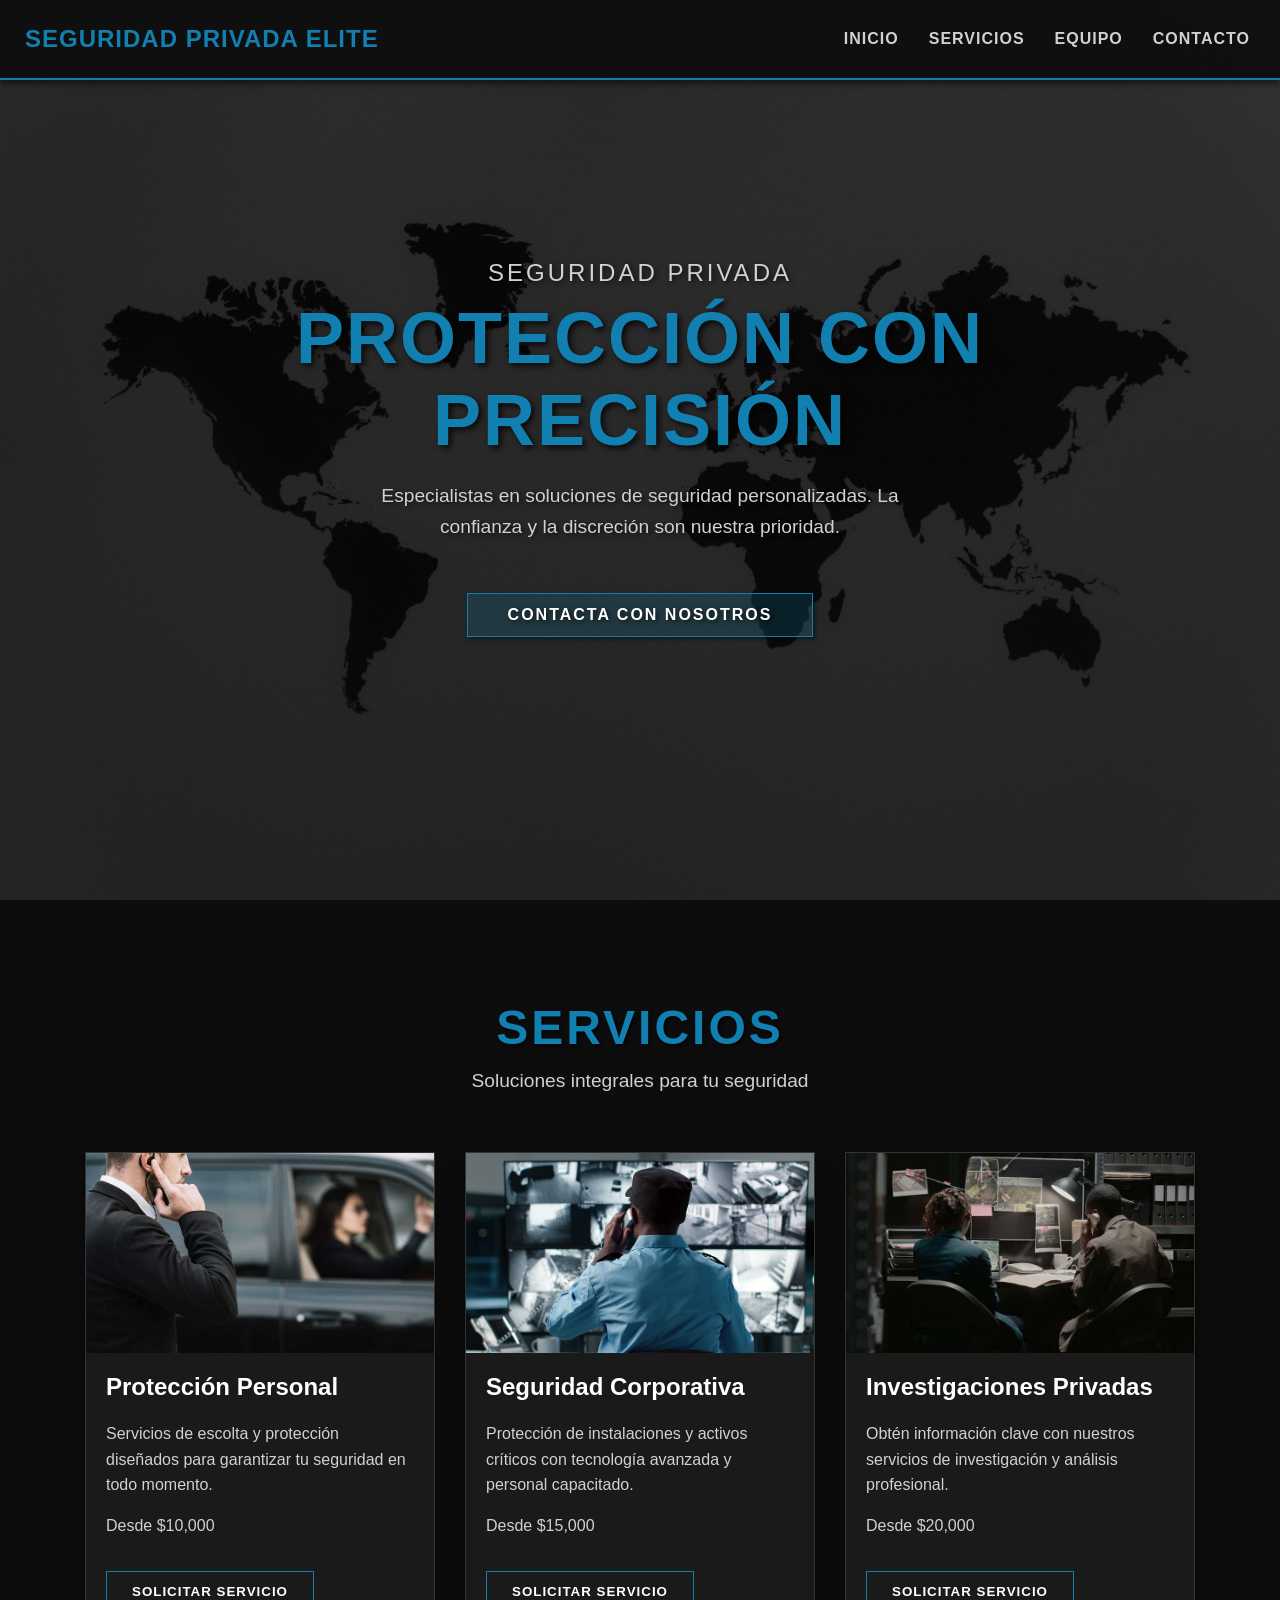
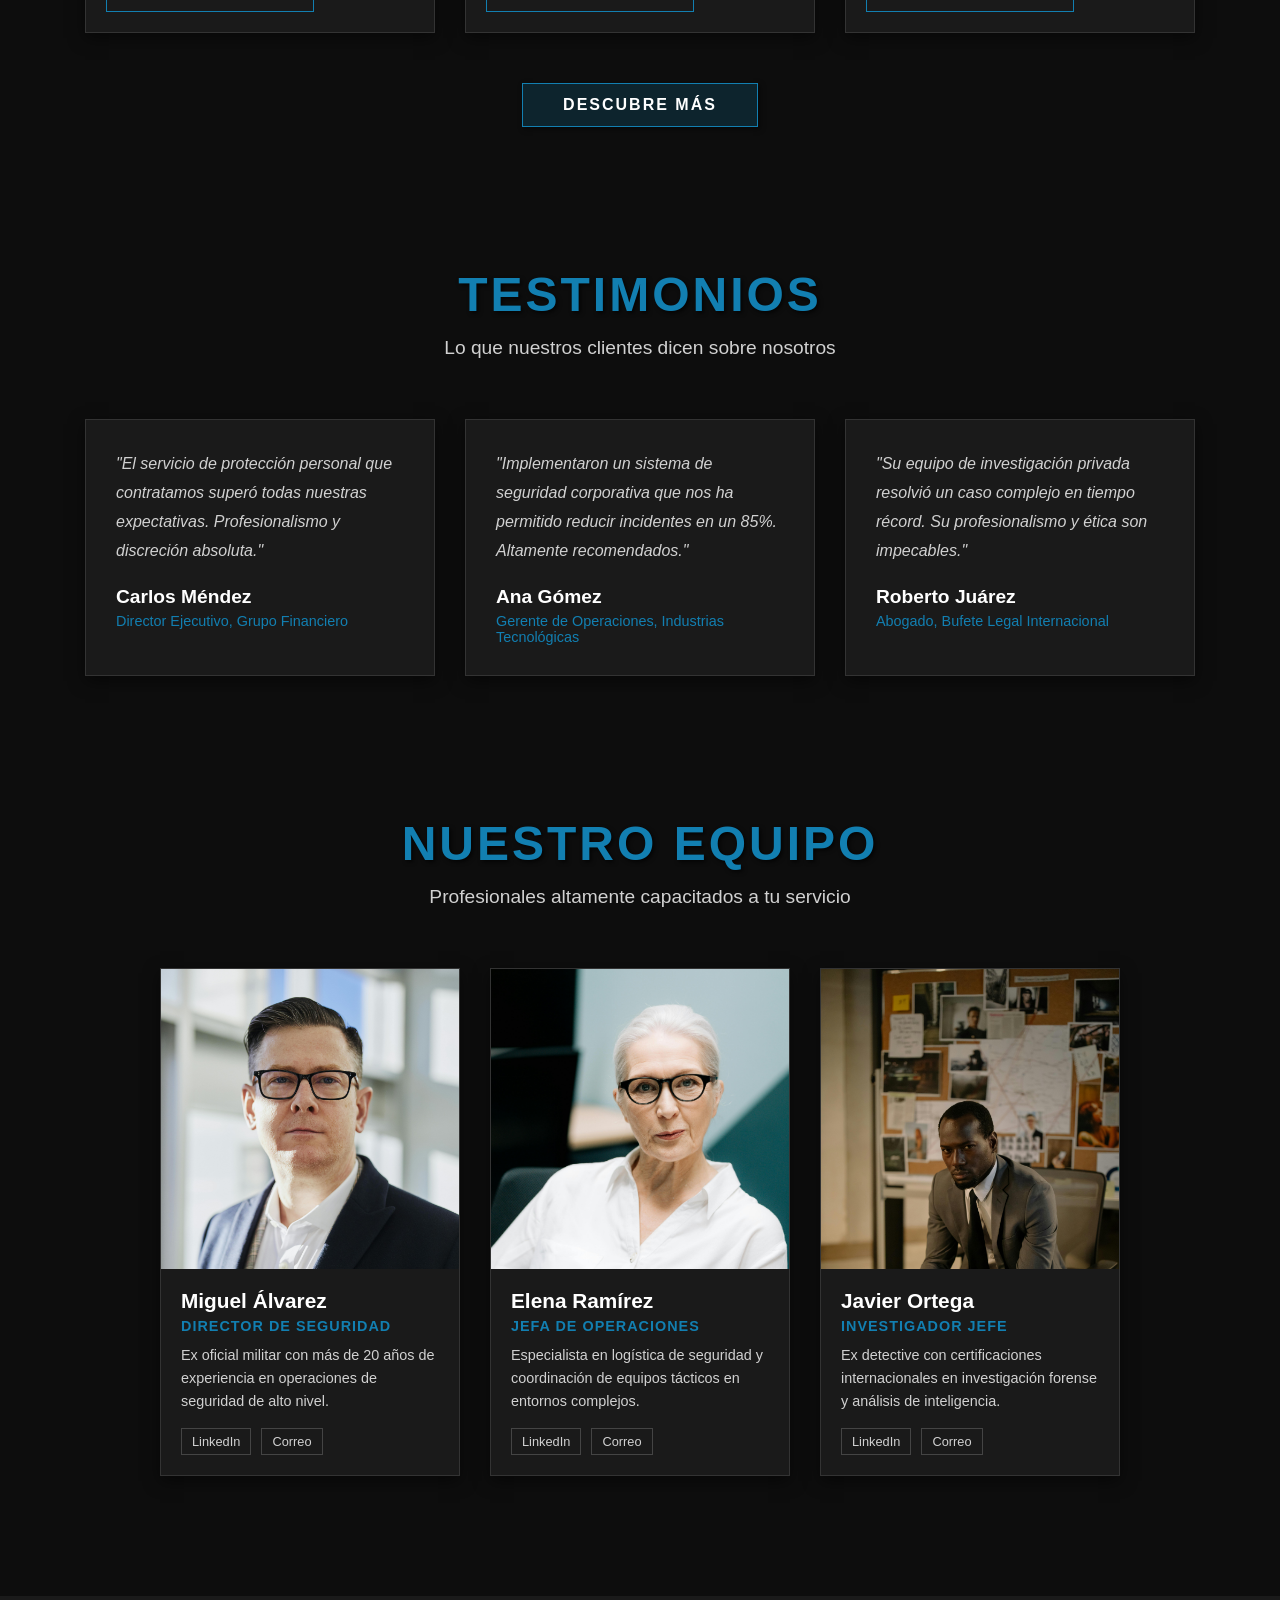
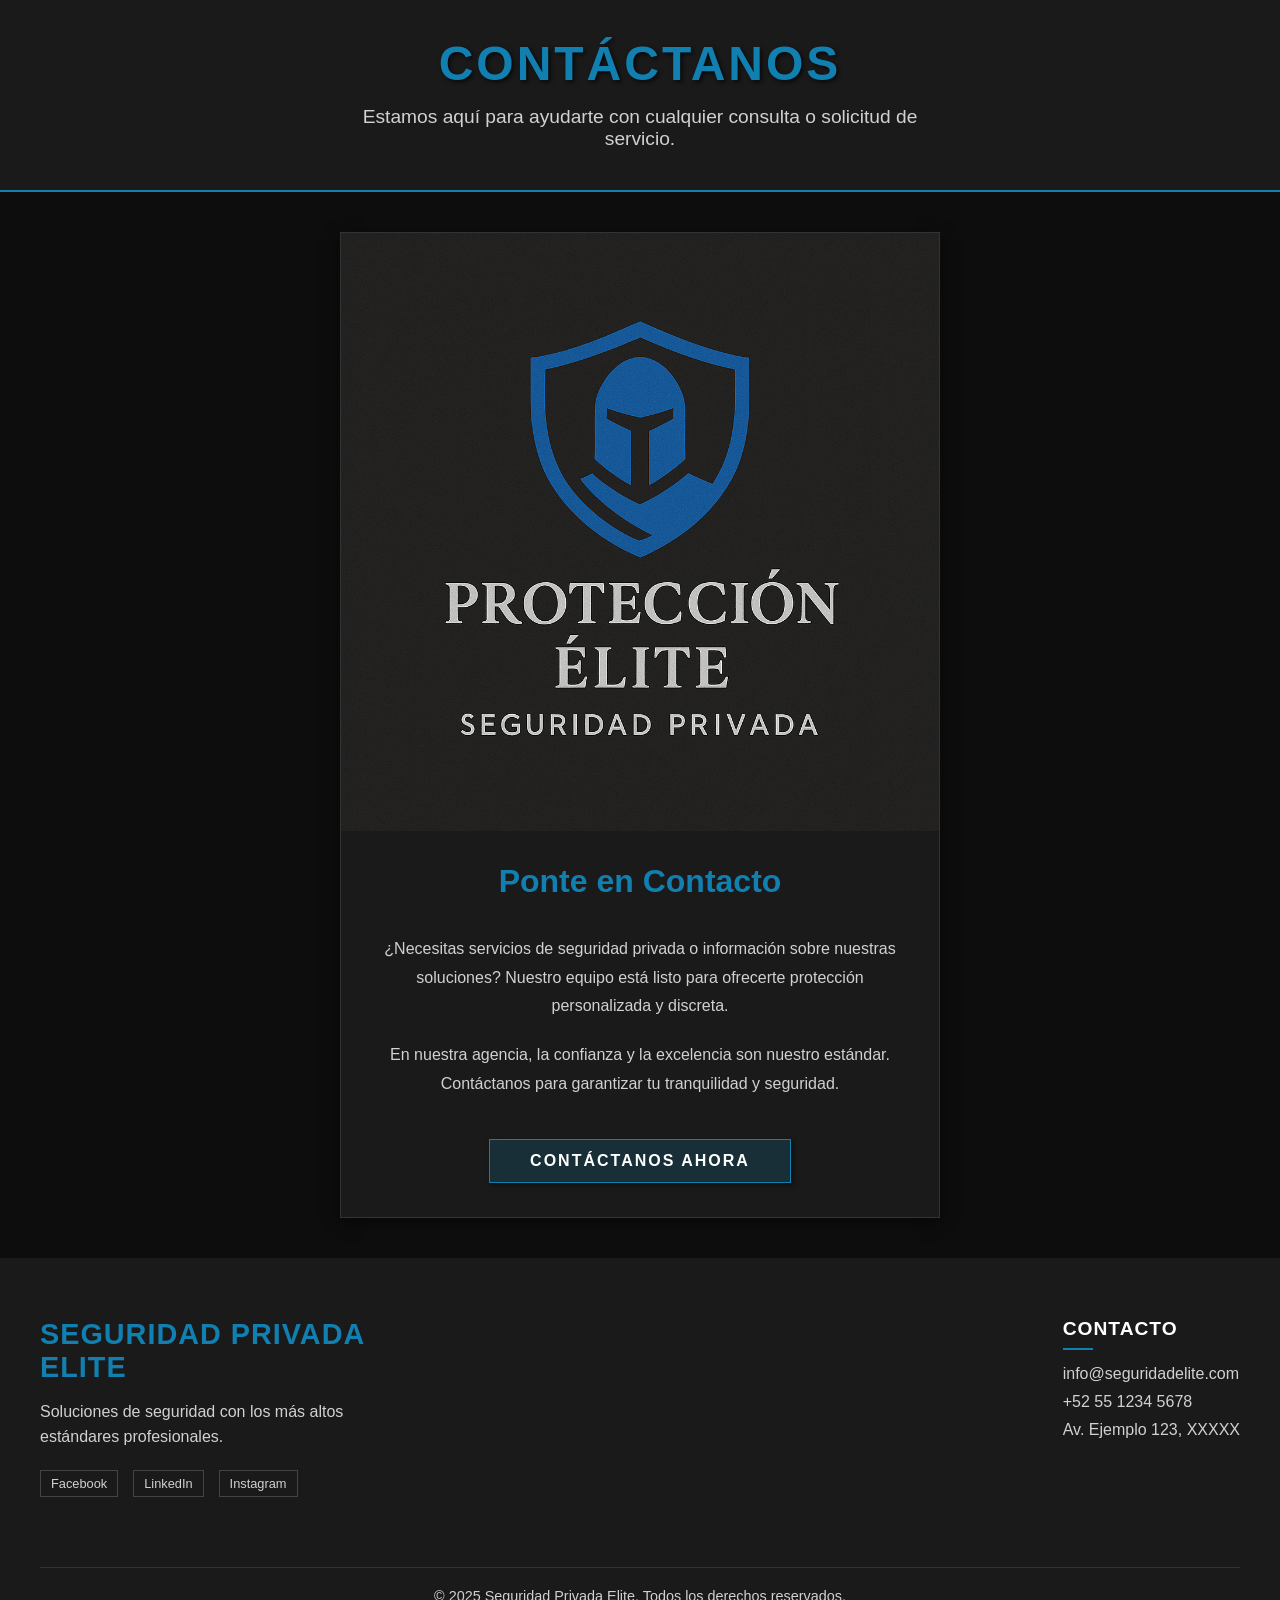
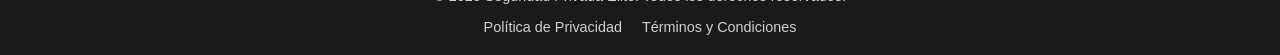
==== commit 51bce181: "Add privacy policy, services, and terms & conditions pages with structured content and navigation" ====
--- a/index.html
+++ b/index.html
@@ -4,8 +4,8 @@
     <meta charset="UTF-8">
     <meta name="viewport" content="width=device-width, initial-scale=1.0">
     <title>Seguridad Privada Elite</title>
-    <link rel="stylesheet" href="../css/styles.css">
-    <link rel="icon" href="../imagenes/Logo.png" type="image/webp">
+    <link rel="stylesheet" href="css/styles.css">
+    <link rel="icon" href="imagenes/Logo.png" type="image/webp">
 </head>
 <body>
 
@@ -14,12 +14,10 @@
             Seguridad Privada Elite
         </div>
         <nav class="nav">
-            <a href="../html/index.html">Inicio</a>
-            <a href="mision.html">Misión</a>
+            <a href="index.html">Inicio</a>
             <a href="servicios.html">Servicios</a>
             <a href="equipo.html">Equipo</a>
-            <a href="testimonios.html">Testimonios</a>
-            <a href="../html/contacto.html">Contacto</a>
+            <a href="contacto.html">Contacto</a>
         </nav>
     </div>
 
@@ -28,7 +26,7 @@
             <h4>Seguridad Privada</h4>
             <h1>Protección con Precisión</h1>
             <p>Especialistas en soluciones de seguridad personalizadas. La confianza y la discreción son nuestra prioridad.</p>
-            <a href="#" class="btn">Descubre Más</a>
+            <a href="contacto.html" class="btn">Contacta con Nosotros</a>
         </div>
     </section>
 <!--------------------------------------------
@@ -42,18 +40,18 @@
         <div class="content">
             <div class="card">
                 <div class="imagen">
-                    <img src="../imagenes/Escolta-de-Seguridad-Privada-.jpeg" alt="Protección Personal">
+                    <img src="imagenes/Escolta-de-Seguridad-Privada-.jpeg" alt="Protección Personal">
                 </div>
                 <div class="text">
                     <h2>Protección Personal</h2>
-                    <p>Servicios de escolta y protección para garantizar tu seguridad en todo momento.</p>
+                    <p>Servicios de escolta y protección diseñados para garantizar tu seguridad en todo momento.</p>
                     <p>Desde $10,000</p><br>
                     <button>Solicitar Servicio</button>
                 </div>
             </div>
             <div class="card">
                 <div class="imagen">
-                    <img src="../imagenes/operador-videowall-centro-de-monitoreo.jpg" alt="Seguridad Corporativa">
+                    <img src="imagenes/operador-videowall-centro-de-monitoreo.jpg" alt="Seguridad Corporativa">
                 </div>
                 <div class="text">
                     <h2>Seguridad Corporativa</h2>
@@ -64,7 +62,7 @@
             </div>
             <div class="card">
                 <div class="imagen">
-                    <img src="../imagenes/investigacion-privada.jpg" alt="Investigaciones Privadas">
+                    <img src="imagenes/investigacion-privada.jpg" alt="Investigaciones Privadas">
                 </div>
                 <div class="text">
                     <h2>Investigaciones Privadas</h2>
@@ -73,6 +71,7 @@
                     <button>Solicitar Servicio</button>
                 </div>
             </div>
+            <a href="servicios.html" class="btn">Descubre Más</a>
         </div>
     </section>
 <!--------------------------------------------
@@ -131,43 +130,43 @@
         <div class="equipo-container">
             <div class="miembro">
                 <div class="miembro-foto">
-                    <img src="../imagenes/pexels-linkedin-2182970.jpg" alt="Director de Seguridad">
+                    <img src="imagenes/pexels-linkedin-2182970.jpg" alt="Director de Seguridad">
                 </div>
                 <div class="miembro-info">
                     <h3>Miguel Álvarez</h3>
                     <p class="cargo">Director de Seguridad</p>
                     <p class="descripcion">Ex oficial militar con más de 20 años de experiencia en operaciones de seguridad de alto nivel.</p>
                     <div class="miembro-contacto">
-                        <a href="#" class="social-icon">LinkedIn</a>
-                        <a href="#" class="social-icon">Correo</a>
+                        <a href="https://www.linkedin.com/" class="social-icon">LinkedIn</a>
+                        <a href="mailto:correo@gmail.com" class="social-icon">Correo</a>
                     </div>
                 </div>
             </div>
             <div class="miembro">
                 <div class="miembro-foto">
-                    <img src="../imagenes/pexels-cottonbro-5971253.jpg" alt="Jefa de Operaciones">
+                    <img src="imagenes/pexels-cottonbro-5971253.jpg" alt="Jefa de Operaciones">
                 </div>
                 <div class="miembro-info">
                     <h3>Elena Ramírez</h3>
                     <p class="cargo">Jefa de Operaciones</p>
                     <p class="descripcion">Especialista en logística de seguridad y coordinación de equipos tácticos en entornos complejos.</p>
                     <div class="miembro-contacto">
-                        <a href="#" class="social-icon">LinkedIn</a>
-                        <a href="#" class="social-icon">Correo</a>
+                        <a href="https://www.linkedin.com/" class="social-icon">LinkedIn</a>
+                        <a href="mailto:correo@gmail.com" class="social-icon">Correo</a>
                     </div>
                 </div>
             </div>
             <div class="miembro">
                 <div class="miembro-foto">
-                    <img src="../imagenes/pexels-cottonbro-8371717.jpg" alt="Investigador Jefe">
+                    <img src="imagenes/pexels-cottonbro-8371717.jpg" alt="Investigador Jefe">
                 </div>
                 <div class="miembro-info">
                     <h3>Javier Ortega</h3>
                     <p class="cargo">Investigador Jefe</p>
                     <p class="descripcion">Ex detective con certificaciones internacionales en investigación forense y análisis de inteligencia.</p>
                     <div class="miembro-contacto">
-                        <a href="#" class="social-icon">LinkedIn</a>
-                        <a href="#" class="social-icon">Correo</a>
+                        <a href="https://www.linkedin.com/" class="social-icon">LinkedIn</a>
+                        <a href="mailto:correo@gmail.com" class="social-icon">Correo</a>
                     </div>
                 </div>
             </div>
@@ -185,13 +184,13 @@
         <div class="cards">
             <div class="card2">
                 <div class="imagen2">
-                    <img src="../imagenes/Logo.png" alt="Seguridad Personalizada">
+                    <img src="imagenes/Logo.png" alt="Seguridad Personalizada">
                 </div>
                 <div class="text">
                     <h2>Ponte en Contacto</h2>
                     <p>¿Necesitas servicios de seguridad privada o información sobre nuestras soluciones? Nuestro equipo está listo para ofrecerte protección personalizada y discreta.</p>
                     <p>En nuestra agencia, la confianza y la excelencia son nuestro estándar. Contáctanos para garantizar tu tranquilidad y seguridad.</p>
-                    <a href="../html/contacto.html" class="btn">Contáctanos Ahora</a>
+                    <a href="contacto.html" class="btn">Contáctanos Ahora</a>
                 </div>
             </div>
         </div>
@@ -206,9 +205,9 @@
                 <div class="footer-logo">Seguridad Privada Elite</div>
                 <p>Soluciones de seguridad con los más altos estándares profesionales.</p>
                 <div class="footer-social">
-                    <a href="#" class="social-icon">Facebook</a>
-                    <a href="#" class="social-icon">LinkedIn</a>
-                    <a href="#" class="social-icon">Instagram</a>
+                    <a href="https://www.facebook.com/#" class="social-icon">Facebook</a>
+                    <a href="https://www.linkedin.com/" class="social-icon">LinkedIn</a>
+                    <a href="https://www.instagram.com/" class="social-icon">Instagram</a>
                 </div>
             </div>
 
@@ -223,8 +222,8 @@
         <div class="footer-bottom">
             <p>&copy; 2025 Seguridad Privada Elite. Todos los derechos reservados.</p>
             <nav class="footer-nav">
-                <a href="../html/politica-privacidad.html">Política de Privacidad</a>
-                <a href="../html/terminos-condiciones.html">Términos y Condiciones</a>
+                <a href="politica-privacidad.html">Política de Privacidad</a>
+                <a href="terminos-condiciones.html">Términos y Condiciones</a>
             </nav>
         </div>
     </footer>
--- a/css/styles.css
+++ b/css/styles.css
@@ -27,13 +27,13 @@
     font-size: 1rem;
     box-shadow: 0px 4px 6px rgba(0, 0, 0, 0.5); /* Sombra */
     z-index: 1000;
-    border-bottom: 2px solid #b11226; /* Borde rojo intenso */
+    border-bottom: 2px solid #127fb1; /* Borde rojo intenso */
 }
 
 .logo {
     font-size: 1.5rem;
     font-weight: bold;
-    color: #b11226; /* Rojo intenso */
+    color: #127fb1; /* Rojo intenso */
     letter-spacing: 1px;
     text-transform: uppercase;
 }
@@ -55,7 +55,7 @@
 }
 
 .nav a:hover {
-    color: #b11226; /* Rojo intenso */
+    color: #127fb1; /* Rojo intenso */
     transform: scale(1.1);
     transition: 0.2s;
 }
@@ -107,7 +107,7 @@
 .hero h1 {
     font-size: 4.5rem;
     margin-bottom: 20px;
-    color: #b11226; /* Rojo intenso */
+    color: #127fb1; /* Rojo intenso */
     text-shadow: 3px 3px 6px rgba(0, 0, 0, 0.8);
     text-transform: uppercase;
     letter-spacing: 2px;
@@ -128,11 +128,11 @@
     text-decoration: none;
     color: #ffffff; /* Blanco puro */
     padding: 12px 40px;
-    border-radius: 0; /* Más cuadrado como el estilo Hitman */
+    border-radius: 0; 
     display: inline-block;
     margin-top: 20px;
-    border: 1px solid #b11226; /* Rojo intenso */
-    background-color: rgba(177, 18, 38, 0.2); /* Rojo con transparencia */
+    border: 1px solid #127fb1; /* Rojo intenso */
+    background-color: rgba(18, 132, 177, 0.2); /* Rojo con transparencia */
     transition: all 0.3s ease;
     box-shadow: 2px 2px 5px rgba(0, 0, 0, 0.5);
     font-weight: bold;
@@ -143,13 +143,13 @@
 }
 
 .btn:hover {
-    background-color: #b11226; /* Rojo intenso */
+    background-color: #127fb1; /* Rojo intenso */
     transform: translateY(-3px);
     box-shadow: 0 6px 10px rgba(0, 0, 0, 0.7);
 }
 
 .btn:active {
-    background-color: #8a0e1d; /* Rojo más oscuro */
+    background-color: #0e588a; /* Rojo más oscuro */
     transform: translateY(1px);
     box-shadow: 0 2px 5px rgba(0, 0, 0, 0.7);
 }
@@ -168,7 +168,7 @@
 
 .header h1 {
     font-size: 3rem;
-    color: #b11226; /* Rojo intenso */
+    color: #127fb1; /* Rojo intenso */
     margin-bottom: 15px;
     text-transform: uppercase;
     letter-spacing: 3px;
@@ -196,7 +196,7 @@
 .card {
     background-color: #1a1a1a;
     border: 1px solid #333;
-    border-radius: 0; /* Más cuadrado como el estilo Hitman */
+    border-radius: 0; 
     overflow: hidden;
     width: 350px;
     transition: all 0.3s ease;
@@ -208,7 +208,7 @@
 .card:hover {
     transform: translateY(-10px);
     box-shadow: 0 15px 30px rgba(0, 0, 0, 0.7);
-    border-color: #b11226; /* Borde rojo al pasar el mouse */
+    border-color: #127fb1; /* Borde rojo al pasar el ratón */
 }
 
 .imagen {
@@ -252,7 +252,7 @@
     padding: 12px 25px;
     background-color: transparent;
     color: #ffffff;
-    border: 1px solid #b11226;
+    border: 1px solid #127fb1;
     cursor: pointer;
     transition: all 0.3s ease;
     text-transform: uppercase;
@@ -263,7 +263,7 @@
 }
 
 .card button:hover {
-    background-color: #b11226;
+    background-color: #127fb1;
     transform: translateY(-3px);
 }
 
@@ -271,7 +271,7 @@
 .contact-header {
     background-color: #1a1a1a;
     padding: 40px 20px;
-    border-bottom: 2px solid #b11226;
+    border-bottom: 2px solid #127fb1;
     margin-bottom: 40px;
 }
 
@@ -282,30 +282,26 @@
 }
 
 .card2 {
-    display: flex;
-    flex-direction: column;
     background-color: #1a1a1a;
     border: 1px solid #333;
-    border-radius: 0; /* Más cuadrado como el estilo Hitman */
+    border-radius: 0;
     overflow: hidden;
-    max-width: 800px;
-    width: 100%;
+    width: 600px;
+    box-shadow: 0 5px 15px rgba(0, 0, 0, 0.5);
     transition: all 0.3s ease;
-    box-shadow: 0 5px 15px rgba(0, 0, 0, 0.5);
 }
 
 .imagen2 {
     width: 100%;
-    max-height: 300px;
+    max-height: 600px;
     overflow: hidden;
 }
 
 .imagen2 img {
     width: 100%;
-    height: 100%;
-    object-fit: contain;
-    background-color: #2e2e2e;
-    padding: 20px;
+    height: 150%;
+    object-fit: cover;
+    transition: all 0.5s ease;
 }
 
 .card2 .text {
@@ -315,7 +311,7 @@
 
 .card2 .text h2 {
     font-size: 2rem;
-    color: #b11226;
+    color: #127fb1;
     margin-bottom: 20px;
     position: relative;
     padding-bottom: 15px;
@@ -356,7 +352,7 @@
 .testimonio:hover {
     transform: translateY(-10px);
     box-shadow: 0 15px 30px rgba(0, 0, 0, 0.7);
-    border-color: #b11226;
+    border-color: #127fb1;
 }
 
 .testimonio-text p {
@@ -373,7 +369,7 @@
 }
 
 .testimonio-autor p {
-    color: #b11226;
+    color: #127fb1;
     font-size: 0.9rem;
 }
 
@@ -401,7 +397,7 @@
 .miembro:hover {
     transform: translateY(-10px);
     box-shadow: 0 15px 30px rgba(0, 0, 0, 0.7);
-    border-color: #b11226;
+    border-color: #127fb1;
 }
 
 .miembro-foto {
@@ -430,7 +426,7 @@
 }
 
 .miembro-info .cargo {
-    color: #b11226;
+    color: #127fb1;
     font-weight: bold;
     margin-bottom: 10px;
     font-size: 0.9rem;
@@ -461,8 +457,8 @@
 
 .social-icon:hover {
     color: #ffffff;
-    background-color: #b11226;
-    border-color: #b11226;
+    background-color: #127fb1;
+    border-color: #127fb1;
 }
 
 
@@ -490,7 +486,7 @@
 .footer-logo {
     font-size: 1.8rem;
     font-weight: bold;
-    color: #b11226;
+    color: #127fb1;
     margin-bottom: 15px;
     text-transform: uppercase;
     letter-spacing: 1px;
@@ -534,7 +530,7 @@
     bottom: 0;
     width: 30px;
     height: 2px;
-    background-color: #b11226;
+    background-color: #127fb1;
 }
 
 .footer-links-column a, .footer-links-column p {
@@ -546,7 +542,7 @@
 }
 
 .footer-links-column a:hover {
-    color: #b11226;
+    color: #127fb1;
     transform: translateX(5px);
 }
 
@@ -577,7 +573,7 @@
 }
 
 .footer-nav a:hover {
-    color: #b11226;
+    color: #127fb1;
 }
 
 /* Estilos de formulario de contacto */
@@ -611,7 +607,7 @@
 }
 
 form input:focus, form textarea:focus {
-    border-color: #b11226;
+    border-color: #127fb1;
     outline: none;
     box-shadow: 0 0 8px rgba(177, 18, 38, 0.7);
 }
@@ -624,7 +620,7 @@
 form .cta {
     background-color: transparent;
     color: #ffffff;
-    border: 1px solid #b11226;
+    border: 1px solid #127fb1;
     cursor: pointer;
     font-weight: bold;
     padding: 12px 25px;
@@ -634,7 +630,7 @@
 }
 
 form .cta:hover {
-    background-color: #b11226;
+    background-color: #127fb1;
     transform: translateY(-3px);
     box-shadow: 0 5px 10px rgba(0, 0, 0, 0.5);
 }
@@ -651,13 +647,13 @@
     color: #d1d1d1; /* Texto gris claro */
     padding: 20px;
     text-align: center;
-    border-bottom: 2px solid #b11226; /* Línea roja intensa */
+    border-bottom: 2px solid #127fb1; /* Línea roja intensa */
 }
 
 .privacy-logo {
     font-size: 2rem;
     font-weight: bold;
-    color: #b11226; /* Rojo intenso */
+    color: #127fb1; /* Rojo intenso */
     margin-bottom: 10px;
 }
 
@@ -677,7 +673,7 @@
 }
 
 .privacy-nav a:hover {
-    color: #b11226; /* Rojo intenso */
+    color: #127fb1; /* Rojo intenso */
 }
 
 /* Página principal */
@@ -697,7 +693,7 @@
 
 .privacy-title {
     font-size: 2.5rem;
-    color: #b11226; /* Rojo intenso */
+    color: #127fb1; /* Rojo intenso */
     text-shadow: 2px 2px 4px rgba(0, 0, 0, 0.7); /* Sombra para destacar */
     margin-bottom: 10px;
 }
@@ -718,7 +714,7 @@
     font-size: 1.8rem;
     margin-top: 30px;
     color: #ffffff; /* Blanco puro */
-    border-bottom: 2px solid #b11226; /* Línea roja decorativa */
+    border-bottom: 2px solid #127fb1; /* Línea roja decorativa */
     padding-bottom: 5px;
 }
 
@@ -741,14 +737,14 @@
 
 /* Enlaces */
 .privacy-link {
-    color: #b11226; /* Rojo intenso */
+    color: #127fb1; /* Rojo intenso */
     text-decoration: none;
     font-weight: bold;
     transition: color 0.3s ease;
 }
 
 .privacy-link:hover {
-    color: #8a0e1d; /* Rojo más oscuro */
+    color: #0e588a; /* Rojo más oscuro */
 }
 
 /* Pie de página */
@@ -781,7 +777,7 @@
 }
 
 .privacy-footer-nav a:hover {
-    color: #b11226; /* Rojo intenso */
+    color: #127fb1; /* Rojo intenso */
 }
 /* Contenedor principal */
 .terms-container {
@@ -789,13 +785,13 @@
     color: #d1d1d1; /* Texto gris claro */
     padding: 20px;
     text-align: center;
-    border-bottom: 2px solid #b11226; /* Línea roja intensa */
+    border-bottom: 2px solid #127fb1; /* Línea roja intensa */
 }
 
 .terms-logo {
     font-size: 2rem;
     font-weight: bold;
-    color: #b11226; /* Rojo intenso */
+    color: #127fb1; /* Rojo intenso */
     margin-bottom: 10px;
 }
 
@@ -815,7 +811,7 @@
 }
 
 .terms-nav a:hover {
-    color: #b11226; /* Rojo intenso */
+    color: #127fb1; /* Rojo intenso */
 }
 
 /* Página principal */
@@ -835,7 +831,7 @@
 
 .terms-title {
     font-size: 2.5rem;
-    color: #b11226; /* Rojo intenso */
+    color: #127fb1; /* Rojo intenso */
     text-shadow: 2px 2px 4px rgba(0, 0, 0, 0.7); /* Sombra para destacar */
     margin-bottom: 10px;
 }
@@ -856,7 +852,7 @@
     font-size: 1.8rem;
     margin-top: 30px;
     color: #ffffff; /* Blanco puro */
-    border-bottom: 2px solid #b11226; /* Línea roja decorativa */
+    border-bottom: 2px solid #127fb1; /* Línea roja decorativa */
     padding-bottom: 5px;
 }
 
@@ -867,14 +863,14 @@
 
 /* Enlaces */
 .terms-link {
-    color: #b11226; /* Rojo intenso */
+    color: #127fb1; /* Rojo intenso */
     text-decoration: none;
     font-weight: bold;
     transition: color 0.3s ease;
 }
 
 .terms-link:hover {
-    color: #8a0e1d; /* Rojo más oscuro */
+    color: #0e588a; /* Rojo más oscuro */
 }
 
 /* Pie de página */
@@ -907,7 +903,96 @@
 }
 
 .terms-footer-nav a:hover {
-    color: #b11226; /* Rojo intenso */
+    color: #127fb1; /* Rojo intenso */
+}
+/* Página de Servicios */
+.servicios-page .header {
+    text-align: center;
+    margin-bottom: 30px;
+}
+
+.servicios-page .header h1 {
+    font-size: 2.5rem;
+    color: #127fb1; /* Rojo intenso */
+    text-shadow: 2px 2px 4px rgba(0, 0, 0, 0.7);
+}
+
+.servicios-page .header p {
+    font-size: 1.2rem;
+    color: #d1d1d1; /* Gris claro */
+    margin-top: 10px;
+}
+
+.servicios-container {
+    display: grid;
+    flex-wrap: wrap;
+    grid-template-columns: auto auto auto;
+    grid-template-rows: auto auto auto;
+    gap: 20px;
+    justify-content: center;
+    padding: 20px;
+}
+
+.servicio-card {
+    background-color: #1a1a1a;
+    border: 1px solid #333;
+    box-shadow: 0 4px 8px rgba(0, 0, 0, 0.5);
+    overflow: hidden;
+    width: 300px;
+    text-align: center;
+    transition: transform 0.3s ease, box-shadow 0.3s ease;
+}
+
+.servicio-card:hover {
+    transform: translateY(-10px);
+    box-shadow: 0 10px 20px rgba(0, 0, 0, 0.7);
+    border: 1px solid #127fb1; /* Borde rojo al pasar el ratón */
+}
+
+.servicio-imagen img {
+    width: 100%;
+    height: 300px;
+    object-fit: cover;
+}
+
+.servicio-info {
+    padding: 20px;
+    color: #d1d1d1; /* Gris claro */
+}
+
+.servicio-info h2 {
+    font-size: 1.5rem;
+    color: #ffffff; /* Blanco puro */
+    margin-bottom: 10px;
+    text-align: left;
+}
+
+.servicio-info p {
+    margin-bottom: 10px;
+    text-align: left;
+}
+
+.servicio-info .precio {
+    font-size: 1.2rem;
+    font-weight: bold;
+    color: #127fb1; /* Rojo intenso */
+    margin-bottom: 15px;
+}
+
+.servicio-info .btn {
+    display: inline-block;
+    padding: 10px 20px;
+    background-color: #127fb1; /* Rojo intenso */
+    color: #ffffff; /* Blanco puro */
+    text-decoration: none;
+    font-weight: bold;
+    transition: background-color 0.3s ease, transform 0.2s ease;
+}
+
+.servicio-info .btn:hover {
+    background-color: #0e588a; /* Rojo más oscuro */
+    transform: translateY(-3px);
+    box-shadow: 0 5px 10px rgba(0, 0, 0, 0.5);
 }
 
 /* Media Queries para Responsividad */
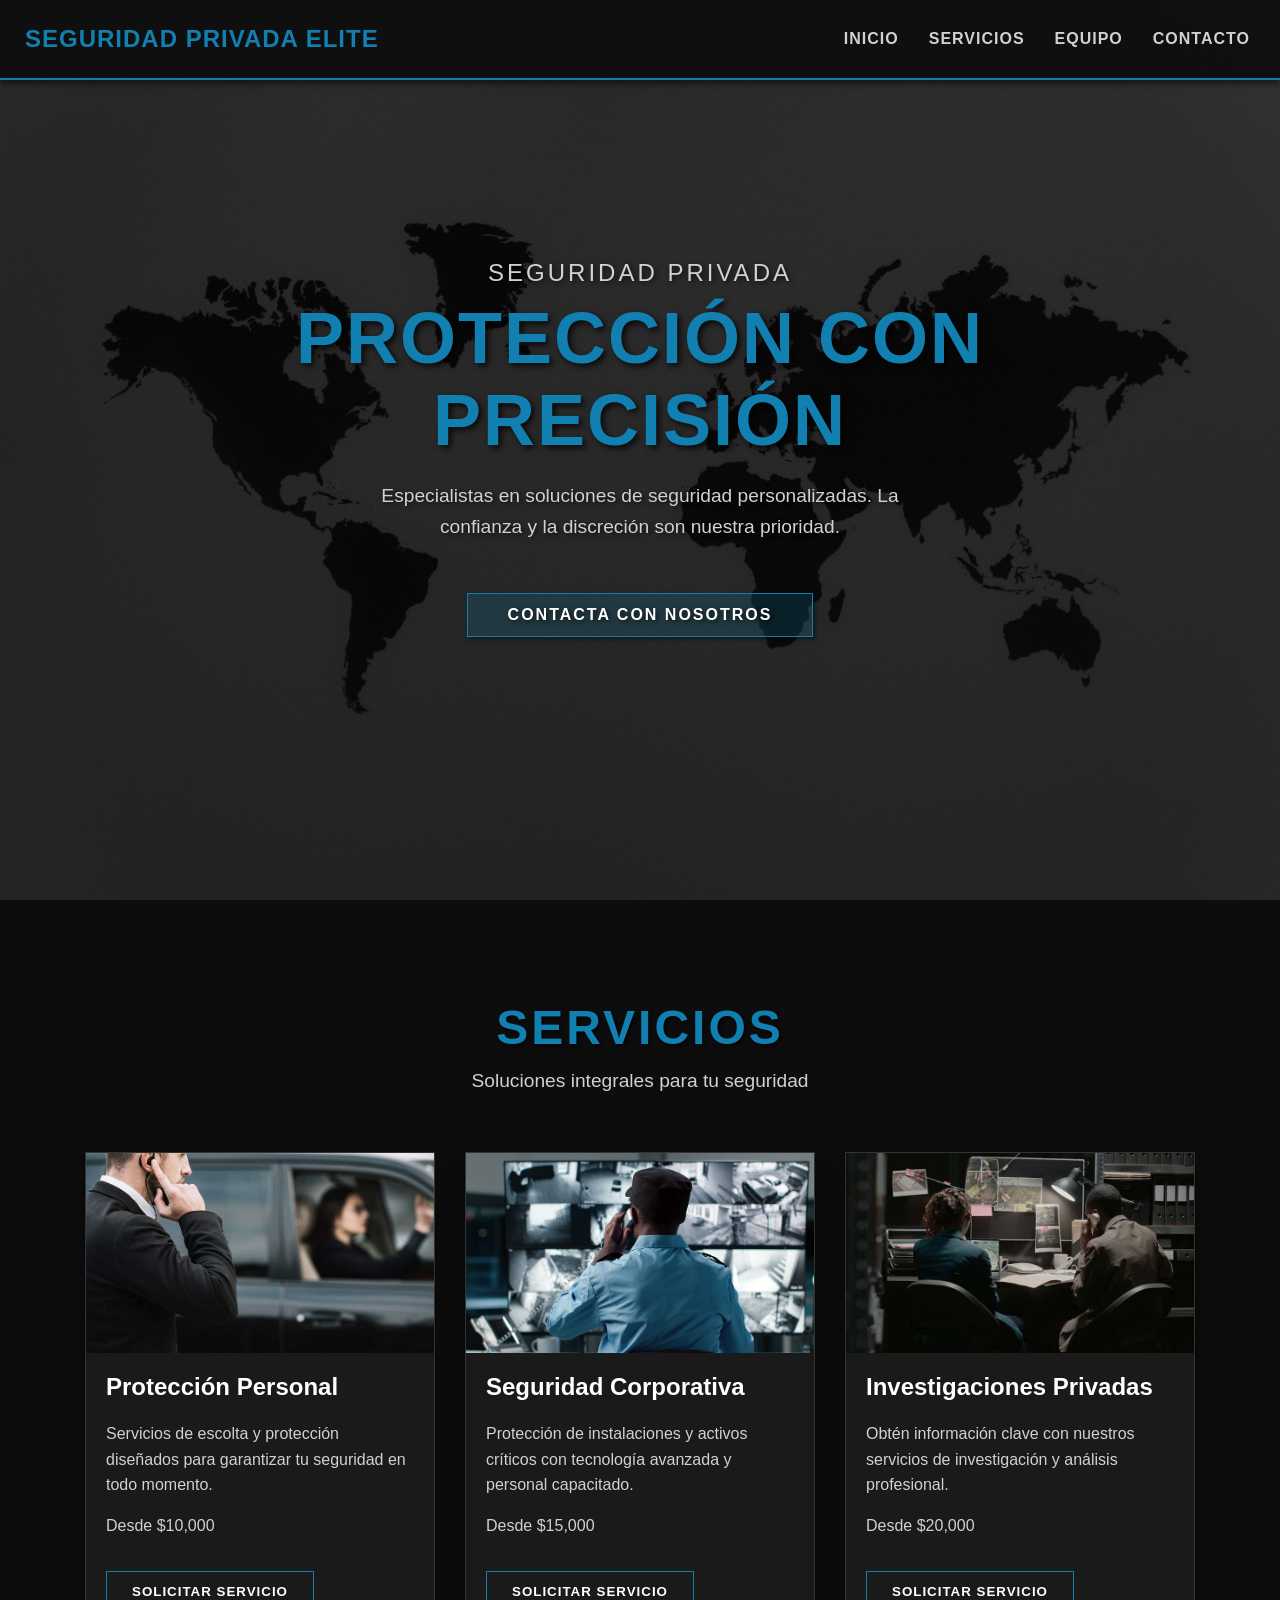
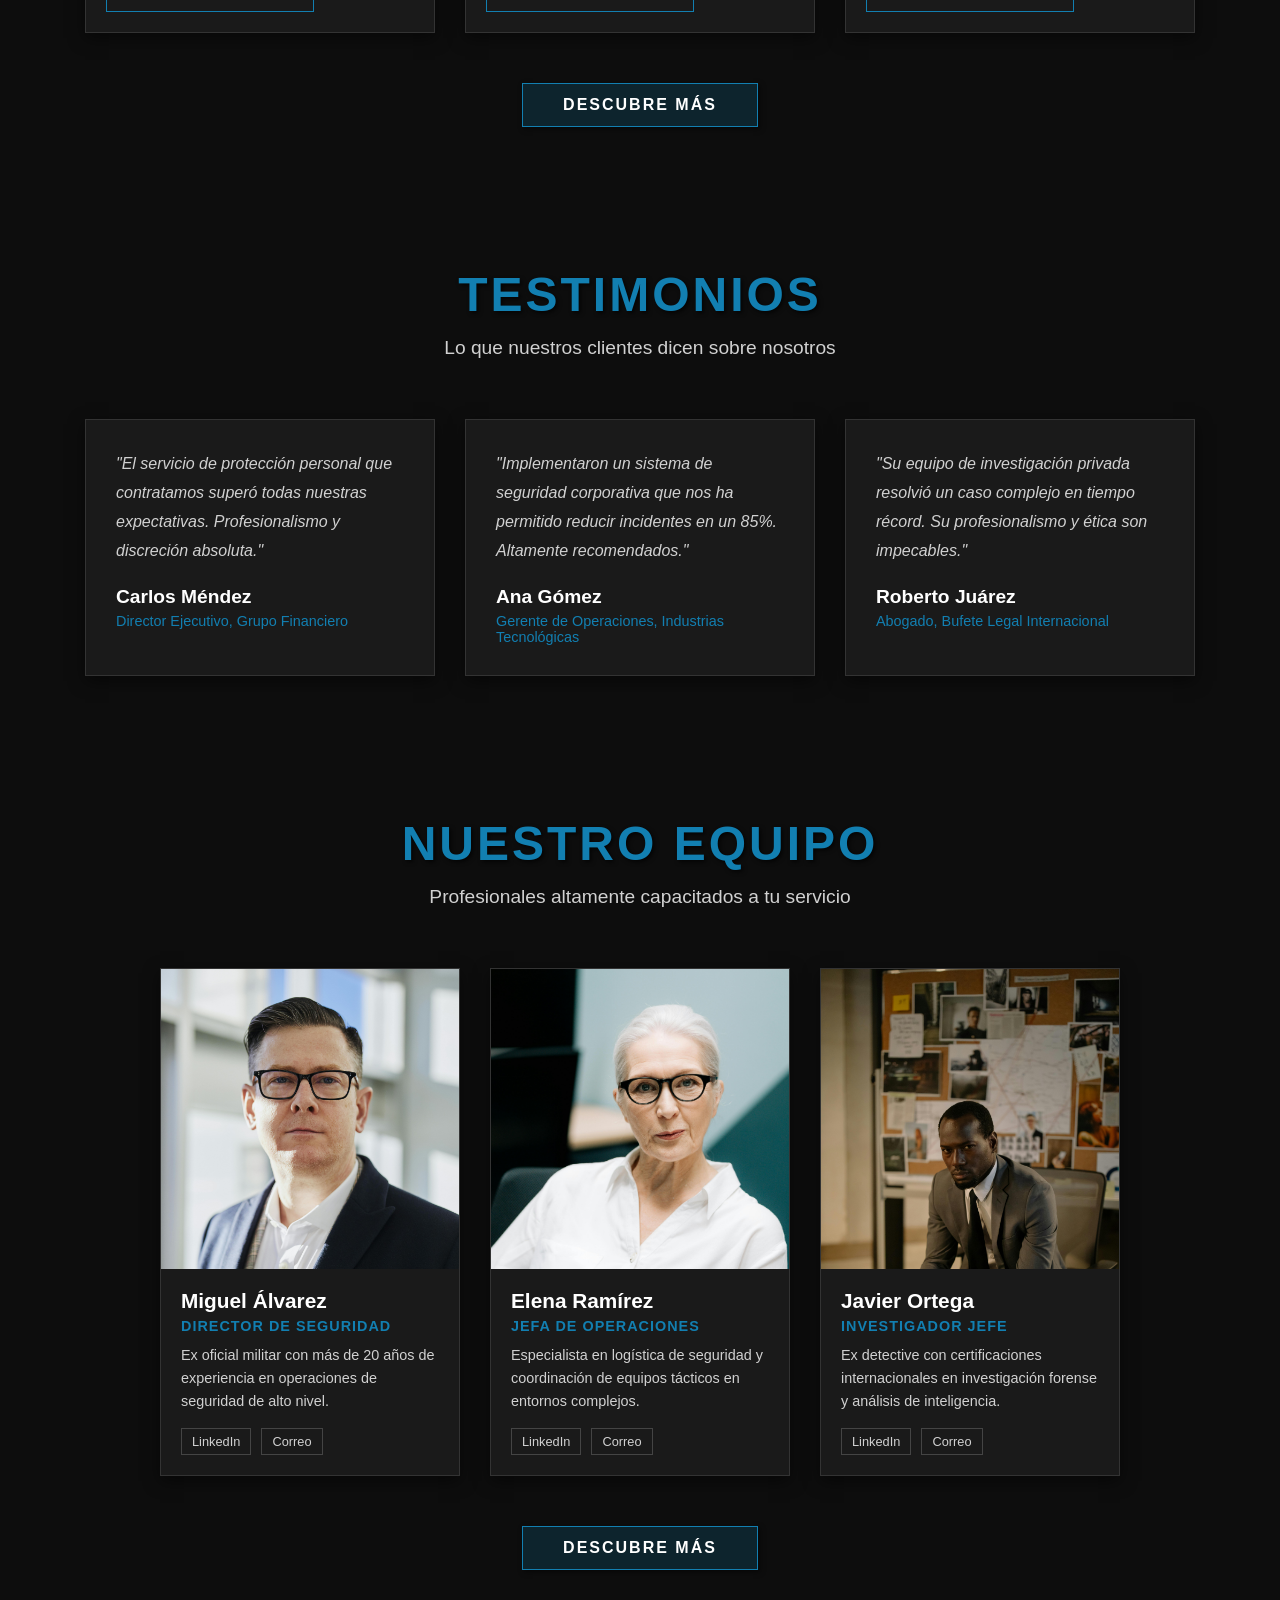
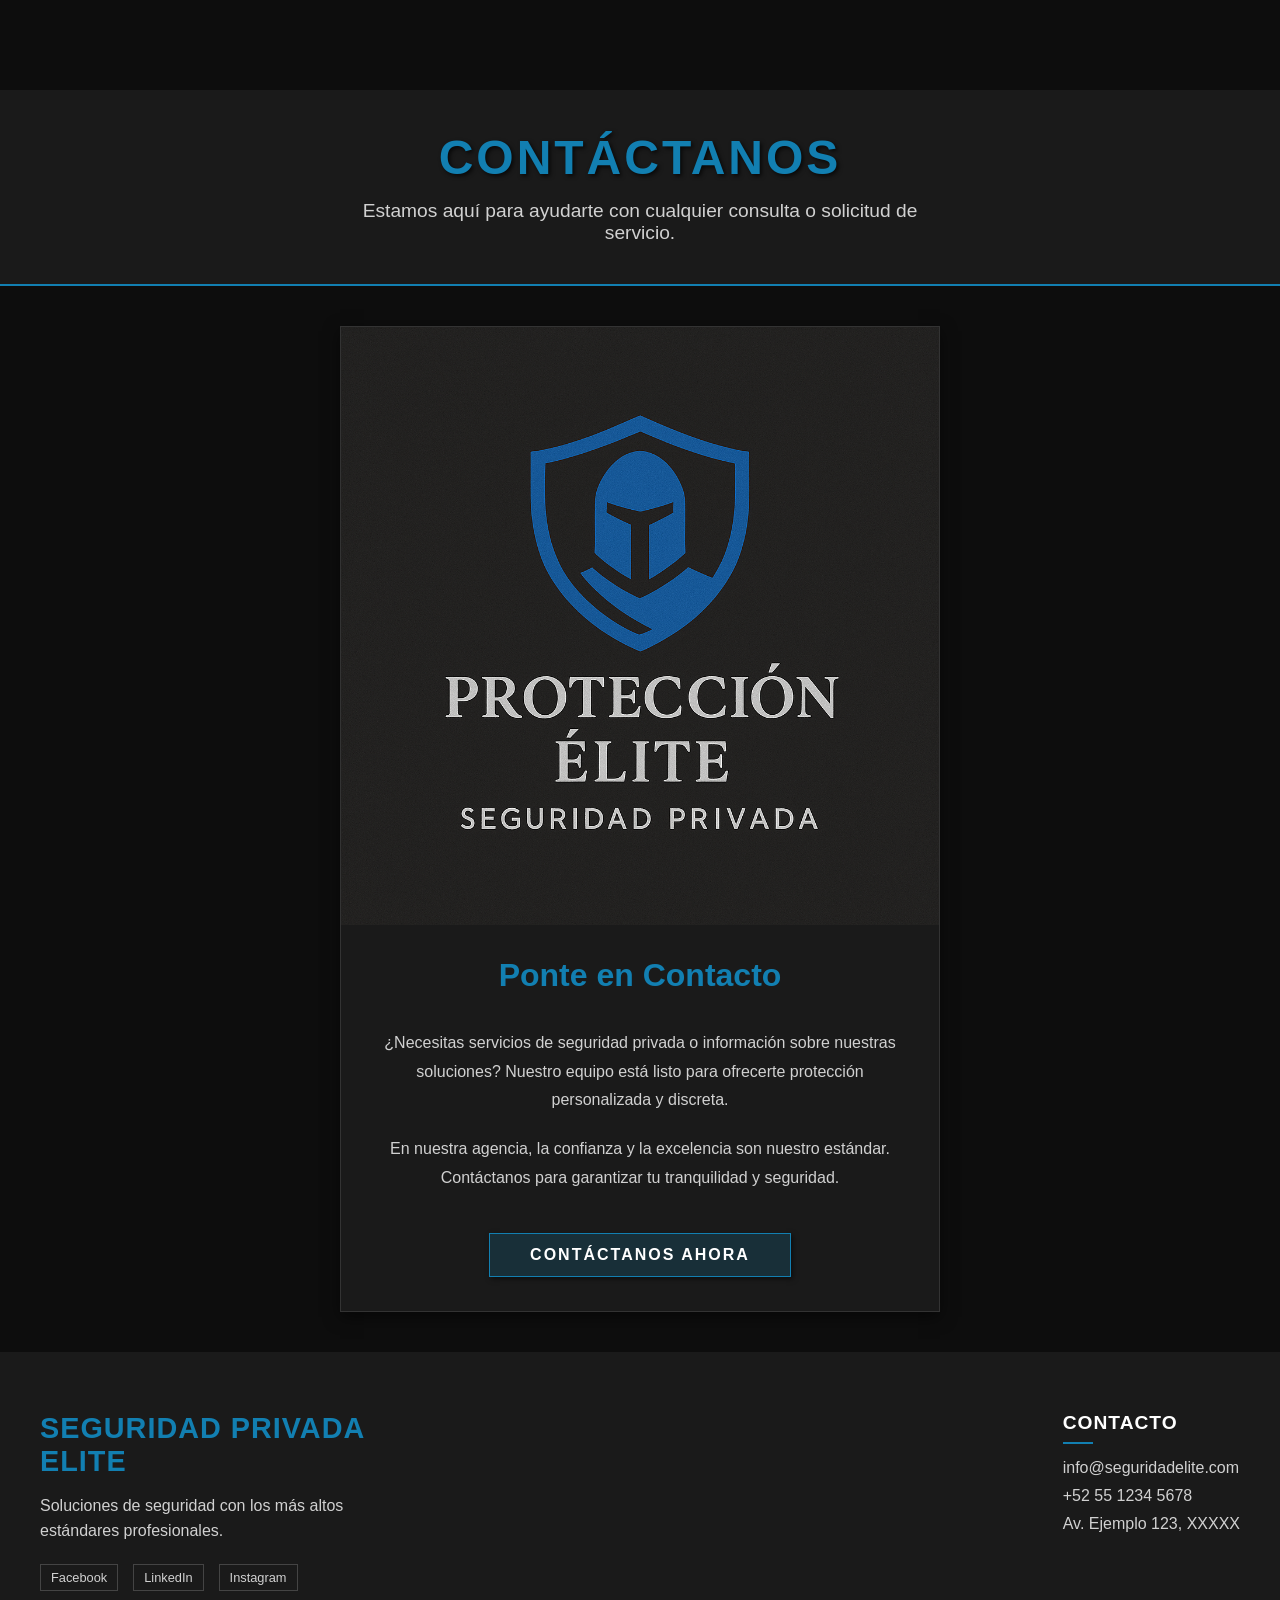
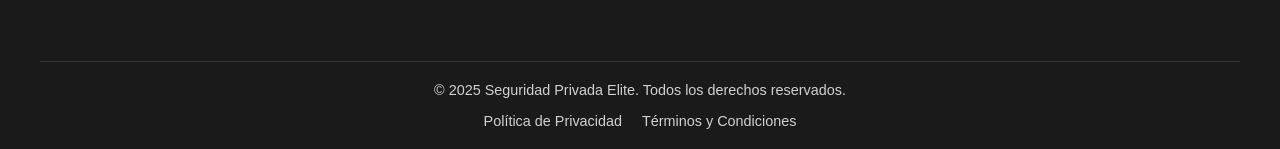
==== commit c2f9a521: "Agregar sección de equipo con diseño de galería y efectos de hover en las imágenes" ====
--- a/index.html
+++ b/index.html
@@ -170,6 +170,7 @@
                     </div>
                 </div>
             </div>
+            <a href="equipo.html" class="btn">Descubre Más</a>
         </div>
     </section>
 <!--------------------------------------------
--- a/css/styles.css
+++ b/css/styles.css
@@ -995,22 +995,83 @@
     box-shadow: 0 5px 10px rgba(0, 0, 0, 0.5);
 }
 
-/* Media Queries para Responsividad */
-@media screen and (max-width: 1024px) {
+.galeria-container {
+    display: grid;
+    grid-template-columns: auto auto auto auto;
+    grid-template-rows: auto auto auto;
+    gap: 20px;
+    justify-content: center;
+    align-items: center;
+    margin-bottom: 40px;
+}
+
+.miembro {
+    position: relative;
+    overflow: hidden;
+    transition: transform 0.3s ease, z-index 0.3s ease;
+}
+
+.miembro:hover {
+    transform: scale(1.1); /* Efecto de ampliación */
+    z-index: 10; /* Superposición */
+}
+
+.miembro-foto img {
+    width: 100%;
+    height: 150%;
+    object-fit: cover;
+    transition: transform 0.5s ease;
+}
+
+.miembro:hover .miembro-foto img {
+    transform: scale(1.2); /* Zoom en la imagen */
+}
+
+.overlay {
+    position: absolute;
+    top: 0;
+    left: 0;
+    width: 100%;
+    height: 100%;
+    background-color: rgba(0, 0, 0, 0.6); /* Superposición oscura */
+    color: #ffffff; /* Texto blanco */
+    display: flex;
+    justify-content: center;
+    align-items: center;
+    opacity: 0;
+    transition: opacity 0.5s ease;
+    font-size: 1.2rem;
+    font-weight: bold;
+    text-transform: uppercase;
+    text-align: center;
+}
+.miembro-nombre {
+    text-align: center;
+    font-size: 1rem;
+    font-weight: bold;
+    color: #ffffff; /* Blanco */
+    margin: 10px;
+}
+
+.miembro:hover .overlay {
+    opacity: 1; /* Mostrar el cargo al pasar el ratón */
+}
+@media screen and (max-width: 768px) {
+    .hero {
+        height: 90vh; 
+        background-position: center;
+        padding: 0 10px; 
+    }
+
     .hero h1 {
-        font-size: 3.5rem;
-    }
-    
-    .footer-content {
-        flex-direction: column;
-    }
-    
-    .footer-info, .footer-links {
-        max-width: 100%;
-    }
-}
-
-@media screen and (max-width: 768px) {
+        font-size: 2.5rem; 
+        margin-bottom: 10px;
+    }
+
+    .hero p {
+        font-size: 1rem; 
+        padding: 0 10px; 
+    }
     .container {
         flex-direction: column;
         padding: 15px;
@@ -1019,12 +1080,28 @@
     .logo {
         margin-bottom: 15px;
     }
-    
+    .servicios-container {
+        display: grid;
+        grid-template-columns: 1fr; /* Una columna */
+        gap: 20px;
+        padding: 15px;
+        margin-bottom: 20px;
+        width: 100%;
+    }
+
+    .servicio-card {
+        width: 100%;
+        margin: 0 auto;
+    }
+
     .nav {
-        flex-wrap: wrap;
+        display: flex;
         justify-content: center;
     }
-    
+    .nav a {
+        font-size: 0.9rem;
+        font-weight: bold;
+    }
     .hero h1 {
         font-size: 2.8rem;
     }
@@ -1048,32 +1125,16 @@
     .newsletter-form .btn {
         width: 100%;
     }
-}
-
-@media screen and (max-width: 480px) {
-    .hero h1 {
-        font-size: 2.2rem;
-    }
-    
-    .btn {
-        padding: 10px 25px;
-    }
-    
-    .header h1 {
-        font-size: 1.8rem;
-    }
-    
-    .card, .testimonio, .miembro {
+    .galeria-container {
+        display: grid;
+        grid-template-columns: 1fr; /* Una columna */
+        gap: 20px;
+        padding: 15px;
+        margin-bottom: 20px;
         width: 100%;
     }
-    
-    .footer-links {
-        flex-direction: column;
-        gap: 25px;
-    }
-    
-    .footer-nav {
-        flex-direction: column;
-        gap: 10px;
-    }
-}+    .galeria-container .miembro {
+        width: 100%;
+        margin: 0 auto;
+    }
+}
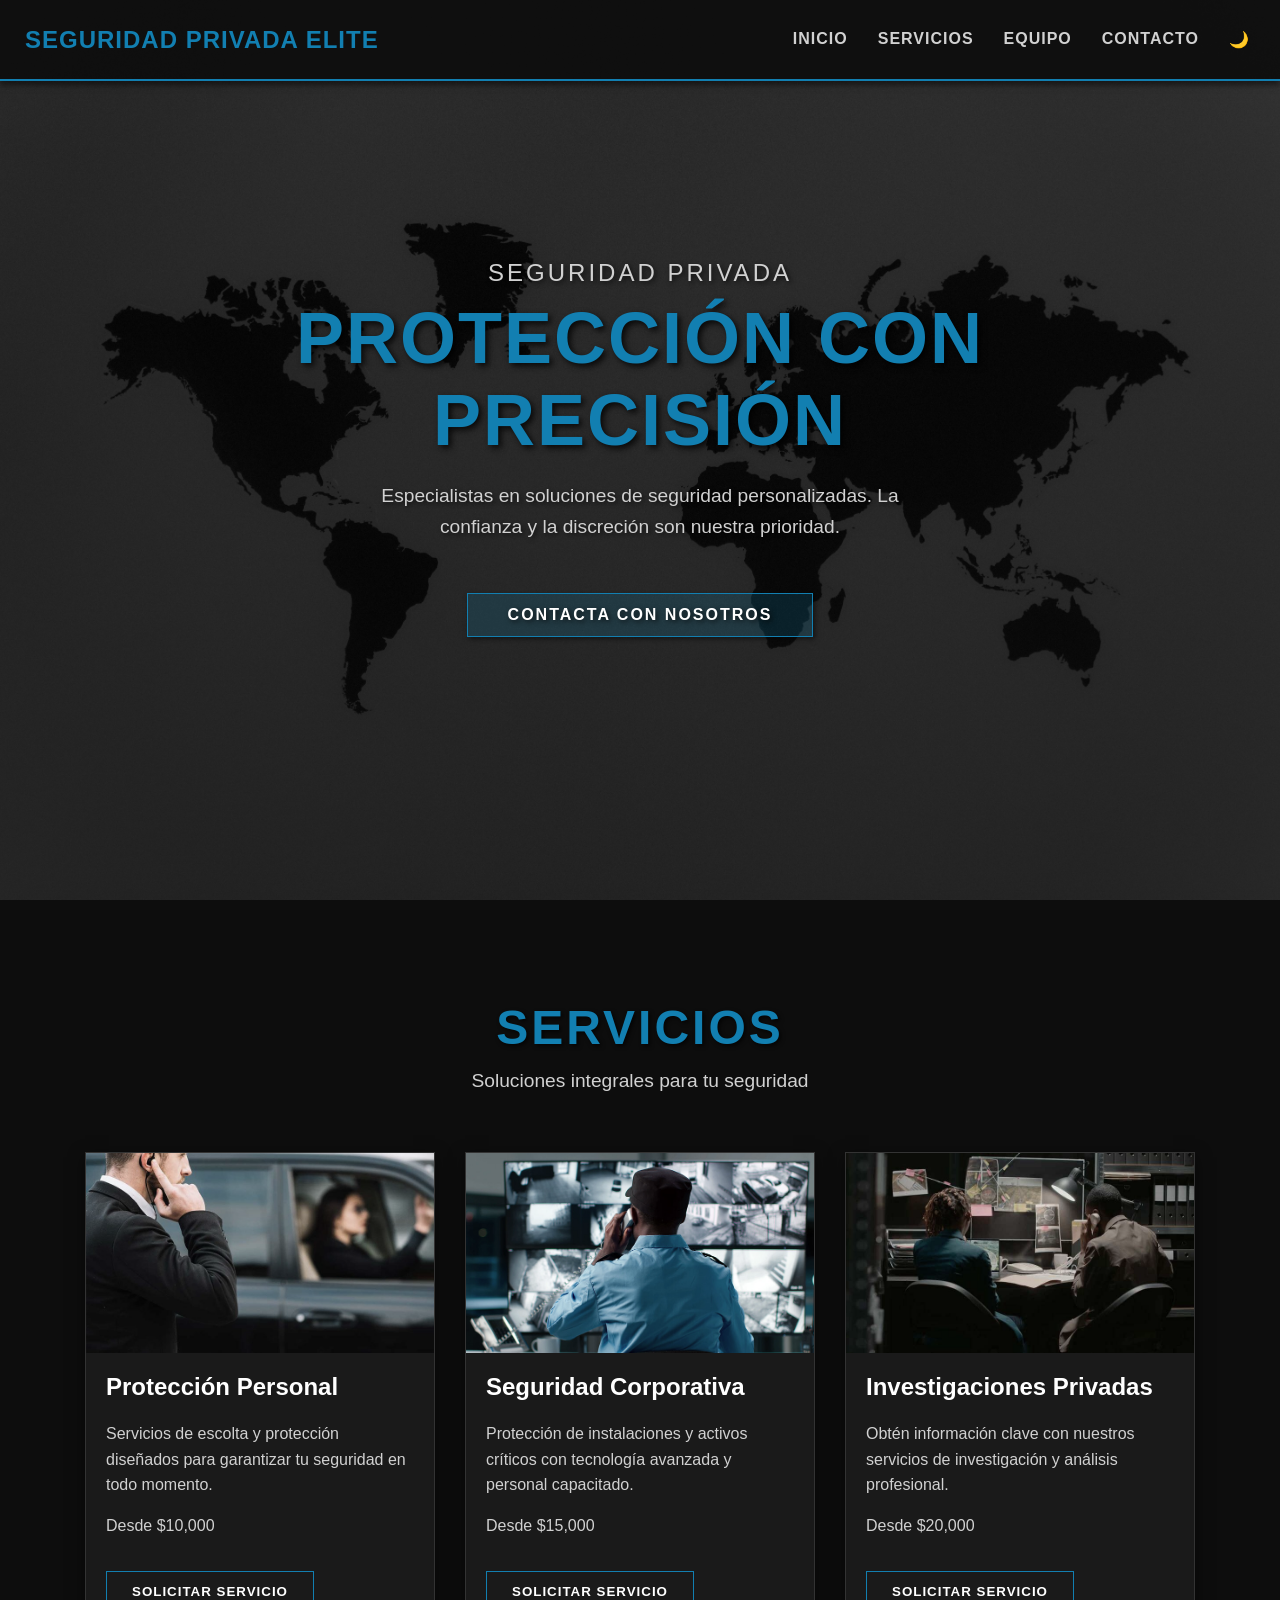
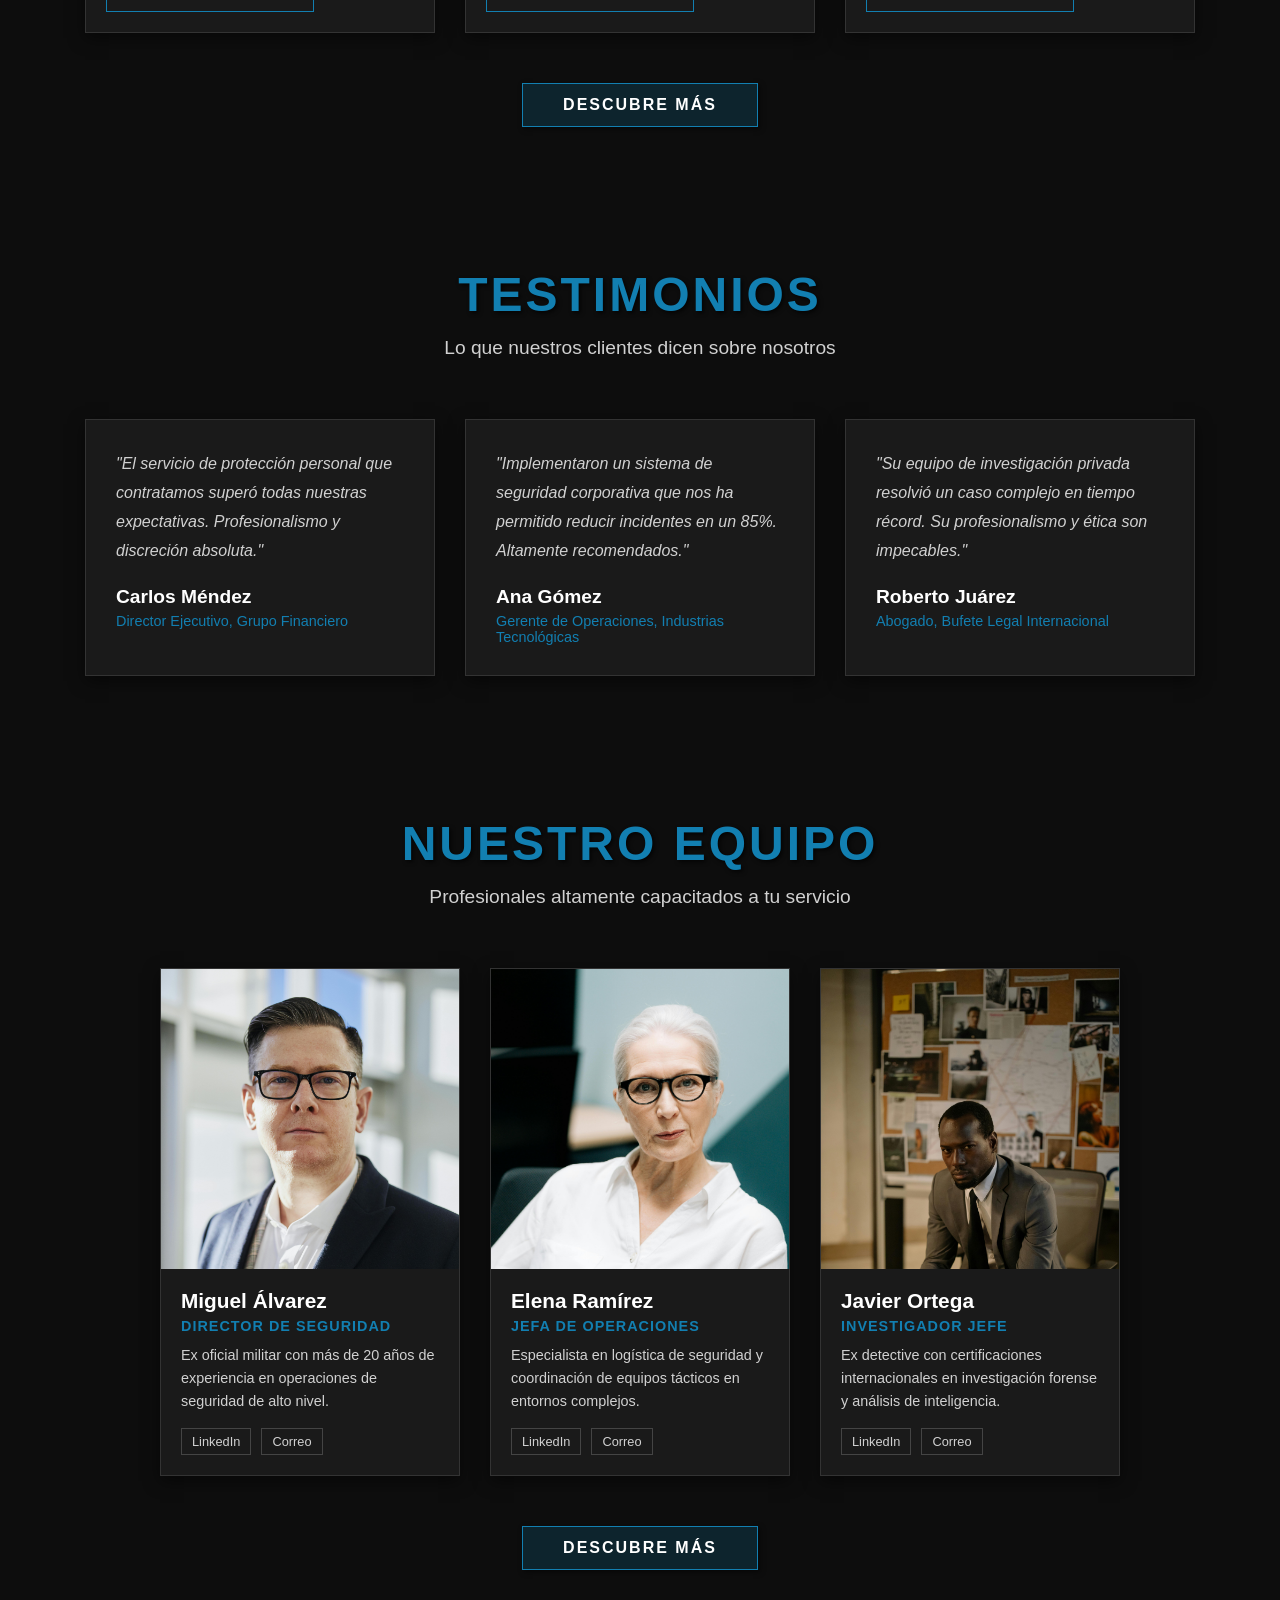
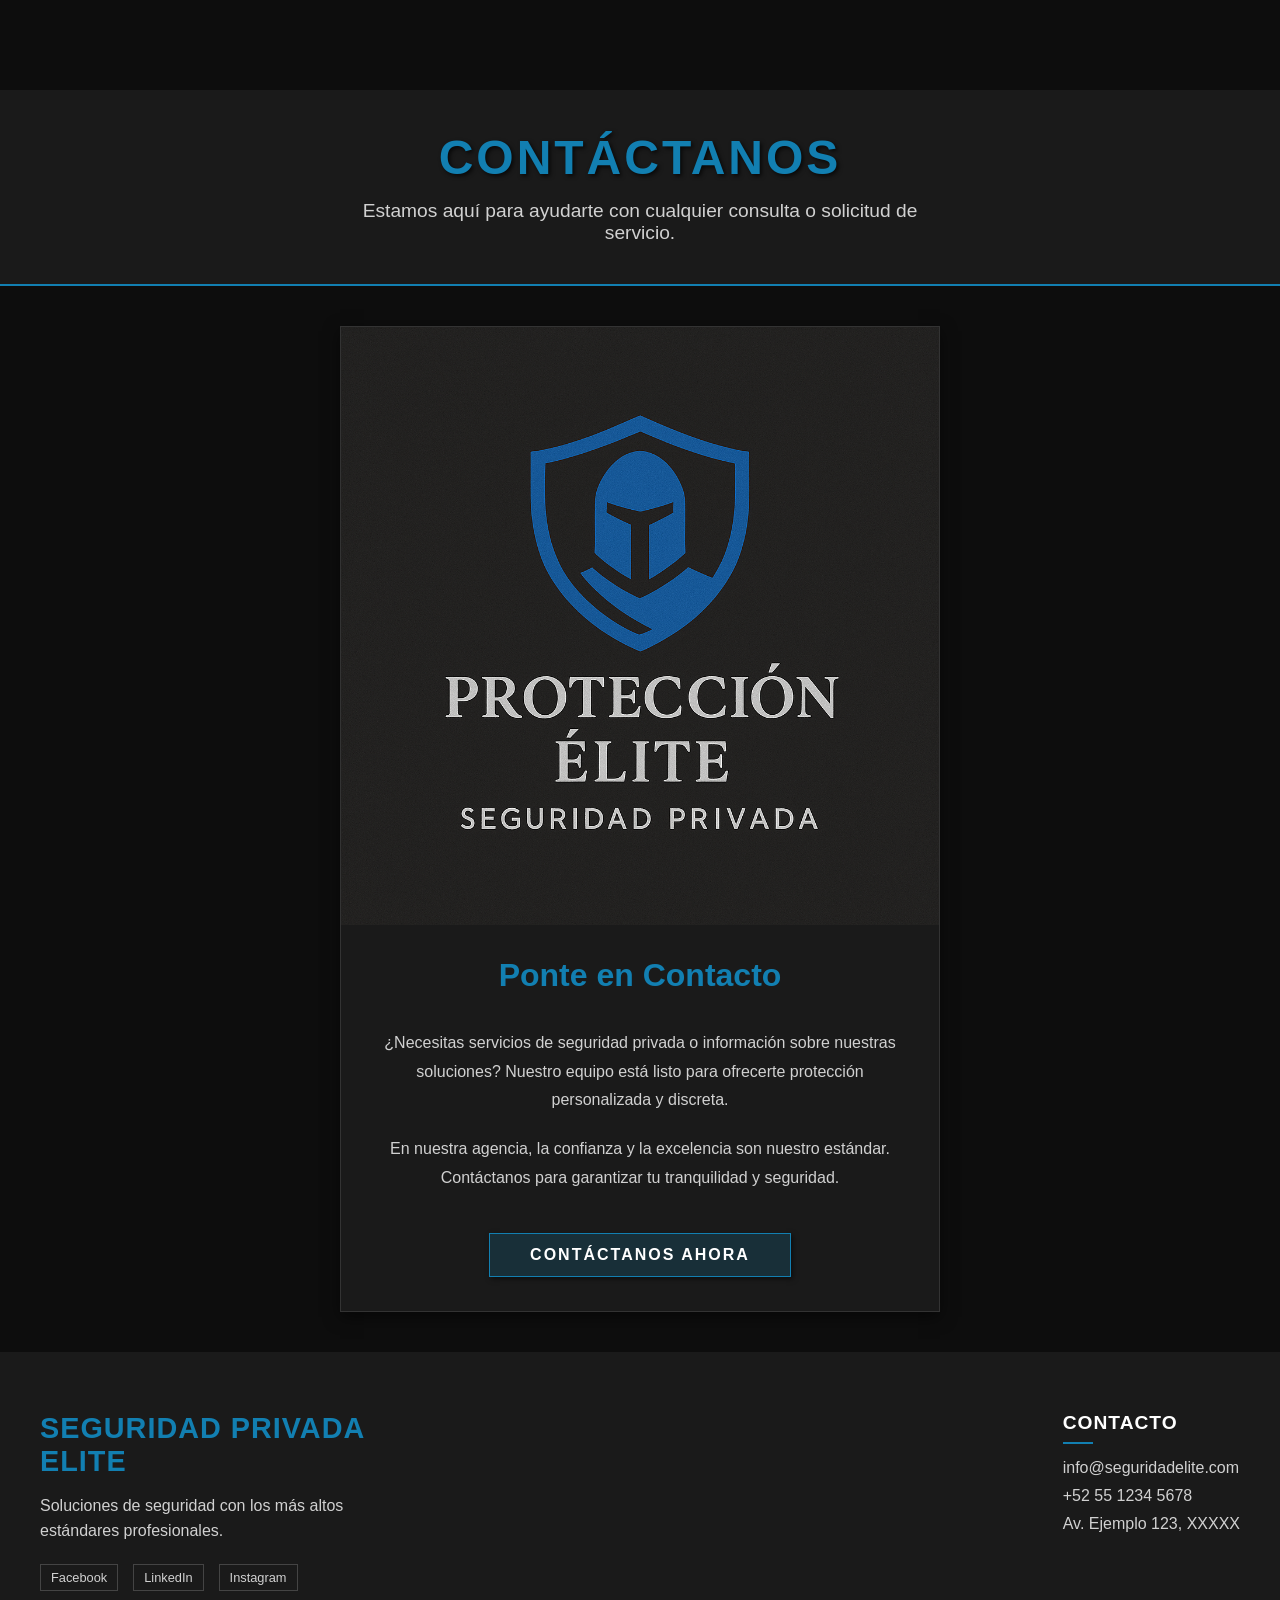
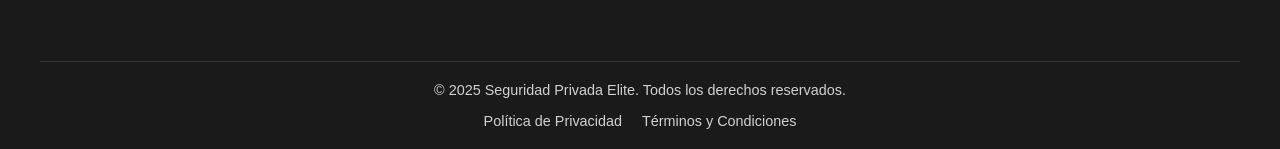
==== commit d87e8f90: "Implement light mode toggle feature with corresponding CSS styles and JavaScript functionality. Upda" ====
--- a/index.html
+++ b/index.html
@@ -4,11 +4,12 @@
     <meta charset="UTF-8">
     <meta name="viewport" content="width=device-width, initial-scale=1.0">
     <title>Seguridad Privada Elite</title>
+    <script src="js/theme-mode.js"></script>
     <link rel="stylesheet" href="css/styles.css">
     <link rel="icon" href="imagenes/Logo.png" type="image/webp">
 </head>
 <body>
-
+    
     <div class="container">
         <div class="logo">
             Seguridad Privada Elite
@@ -18,6 +19,7 @@
             <a href="servicios.html">Servicios</a>
             <a href="equipo.html">Equipo</a>
             <a href="contacto.html">Contacto</a>
+            <a href="#" id="toggle-mode" >🌙</a>     
         </nav>
     </div>
 
@@ -46,7 +48,7 @@
                     <h2>Protección Personal</h2>
                     <p>Servicios de escolta y protección diseñados para garantizar tu seguridad en todo momento.</p>
                     <p>Desde $10,000</p><br>
-                    <button>Solicitar Servicio</button>
+                    <button><a href="contacto.html">Solicitar Servicio</a></button>
                 </div>
             </div>
             <div class="card">
@@ -57,7 +59,7 @@
                     <h2>Seguridad Corporativa</h2>
                     <p>Protección de instalaciones y activos críticos con tecnología avanzada y personal capacitado.</p>
                     <p>Desde $15,000</p><br>
-                    <button>Solicitar Servicio</button>
+                    <button><a href="contacto.html">Solicitar Servicio</a></button>
                 </div>
             </div>
             <div class="card">
@@ -68,7 +70,7 @@
                     <h2>Investigaciones Privadas</h2>
                     <p>Obtén información clave con nuestros servicios de investigación y análisis profesional.</p>
                     <p>Desde $20,000</p><br>
-                    <button>Solicitar Servicio</button>
+                    <button><a href="contacto.html">Solicitar Servicio</a></button>
                 </div>
             </div>
             <a href="servicios.html" class="btn">Descubre Más</a>
@@ -229,5 +231,9 @@
         </div>
     </footer>
 
+ 
+</body>
+</html>
+
 </body>
 </html>
--- a/css/styles.css
+++ b/css/styles.css
@@ -261,6 +261,11 @@
     margin-top: auto;
     align-self: flex-start;
 }
+.card button a{
+    text-decoration: none;
+    color: #ffffff;
+    font-weight: bold;
+}
 
 .card button:hover {
     background-color: #127fb1;
@@ -595,26 +600,44 @@
     font-size: 1rem;
 }
 
-form input, form textarea {
+form input, form textarea, form select {
     width: 100%;
     padding: 12px;
     margin-bottom: 20px;
     border: 1px solid #444;
     background-color: #0d0d0d;
-    color: #d1d1d1;
+    color: #747474;
     font-size: 1rem;
     transition: all 0.3s ease;
-}
-
-form input:focus, form textarea:focus {
+    height: 50px;
+}
+
+form input:focus, form textarea:focus, form select:focus {
     border-color: #127fb1;
     outline: none;
-    box-shadow: 0 0 8px rgba(177, 18, 38, 0.7);
+    box-shadow: 0 0 8px rgba(18, 60, 177, 0.7);
 }
 
 form textarea {
     resize: none;
     height: 120px;
+}
+form input[type="date"] {
+    -webkit-appearance: none; /* Elimina el estilo predeterminado en Safari */
+    -moz-appearance: none; /* Elimina el estilo predeterminado en Firefox */
+    appearance: none; /* Elimina el estilo predeterminado en otros navegadores */
+    background-color: #0d0d0d;    
+    color: #7e7b7b; 
+    border: 1px solid #333; 
+    padding: 10px;
+    font-size: 1rem;
+    cursor: pointer;
+    transition: border-color 0.3s ease;
+}
+form input[type="date"]:focus {
+    border-color: #127fb1;
+    outline: none;
+    box-shadow: 0 0 8px rgba(18, 60, 177, 0.7);
 }
 
 form .cta {
@@ -692,6 +715,7 @@
 }
 
 .privacy-title {
+    margin-top: 3%;
     font-size: 2.5rem;
     color: #127fb1; /* Rojo intenso */
     text-shadow: 2px 2px 4px rgba(0, 0, 0, 0.7); /* Sombra para destacar */
@@ -830,6 +854,7 @@
 }
 
 .terms-title {
+    margin-top: 2%;
     font-size: 2.5rem;
     color: #127fb1; /* Rojo intenso */
     text-shadow: 2px 2px 4px rgba(0, 0, 0, 0.7); /* Sombra para destacar */
@@ -1056,11 +1081,550 @@
 .miembro:hover .overlay {
     opacity: 1; /* Mostrar el cargo al pasar el ratón */
 }
+
+/* ======== MODO CLARO ======== */
+/* Clase para aplicación instantánea sin transición */
+.light-mode-no-transition {
+    background-color: #f5f5f5 !important; /* Fondo gris muy claro */
+    color: #333 !important; /* Texto casi negro */
+}
+
+.light-mode-no-transition * {
+    transition: none !important;
+}
+
+body.light-mode {
+    background-color: #f5f5f5; /* Fondo gris muy claro */
+    color: #333; /* Texto casi negro */
+    transition: all 0.3s ease; /* Transición suave entre modos */
+}
+
+body.light-mode .container {
+    background-color: rgba(255, 255, 255, 0.95); /* Blanco con transparencia */
+    color: #333;
+    border-bottom: 2px solid #127fb1; /* Mantiene el borde azul */
+    box-shadow: 0px 4px 6px rgba(0, 0, 0, 0.1); /* Sombra más sutil */
+}
+
+body.light-mode .logo,
+body.light-mode .footer-logo {
+    color: #127fb1 !important; /* Mantiene el color azul */
+    text-shadow: 1px 1px 2px rgba(0, 0, 0, 0.1); /* Sombra sutil */
+}
+
+body.light-mode .nav a,
+body.light-mode .footer-links-column a,
+body.light-mode .footer-info p,
+body.light-mode .footer-nav a,
+body.light-mode .social-icon,
+body.light-mode .hero-text p,
+body.light-mode .header p,
+body.light-mode .card .text p,
+body.light-mode .card2 .text p,
+body.light-mode .miembro-info .descripcion,
+body.light-mode .privacy-subtitle,
+body.light-mode .terms-subtitle,
+body.light-mode .privacy-list li,
+body.light-mode .terms-footer,
+body.light-mode .privacy-footer,
+body.light-mode .terms-footer-nav a,
+body.light-mode .privacy-footer-nav a {
+    color: #444 !important; /* Gris oscuro para texto */
+}
+
+/* Estilo mejorado para testimonios */
+body.light-mode .testimonio-text p {
+    color: #555 !important; /* Gris más oscuro para mejor legibilidad */
+    font-style: italic; /* Estilo itálico para citas */
+    line-height: 1.6; /* Mayor espacio entre líneas */
+}
+
+body.light-mode .testimonio-autor p {
+    color: #666 !important; /* Gris medio para distinguir del texto principal */
+    font-size: 0.9em; /* Tamaño ligeramente menor */
+}
+
+body.light-mode .contact-header {
+    background-color: #e8e8e8 !important; /* Gris claro */
+    color: #333 !important;
+    border-bottom: 2px solid #127fb1 !important;
+}
+
+body.light-mode .nav a:hover,
+body.light-mode .footer-links-column a:hover,
+body.light-mode .footer-nav a:hover,
+body.light-mode .social-icon:hover {
+    color: #127fb1 !important; /* Azul al pasar el ratón */
+    transform: scale(1.1); /* Efecto de escala al pasar el ratón */
+}
+
+body.light-mode .hero-text h1,
+body.light-mode .header h1,
+body.light-mode .card2 .text h2,
+body.light-mode .miembro-info h3,
+body.light-mode .privacy-title,
+body.light-mode .terms-title,
+body.light-mode .terms-section-title,
+body.light-mode .privacy-section-title {
+    color: #127fb1 !important; /* Azul para títulos */
+    text-shadow: 1px 1px 3px rgba(0, 0, 0, 0.1); /* Sombra sutil */
+}
+
+/* Mejora para el autor del testimonio */
+body.light-mode .testimonio-autor h3 {
+    color: #0e6b96 !important; /* Azul más oscuro para destacar */
+    text-shadow: 1px 1px 3px rgba(0, 0, 0, 0.1);
+    margin-bottom: 4px; /* Espacio inferior */
+}
+
+body.light-mode .card .text h2 {
+    color: #127fb1 !important; /* Azul para títulos de tarjetas */
+}
+
+body.light-mode .page,
+body.light-mode .card,
+body.light-mode .card2,
+body.light-mode .servicio-card,
+body.light-mode .miembro,
+body.light-mode form,
+body.light-mode .footer,
+body.light-mode .terms-footer,
+body.light-mode .privacy-footer {
+    background-color: #ffffff !important; /* Blanco puro */
+    border-color: #ddd !important; /* Bordes suaves */
+    color: #333 !important;
+    box-shadow: 0 3px 8px rgba(0, 0, 0, 0.08); /* Sombra más sutil */
+}
+
+/* Estilo mejorado para los testimonios */
+body.light-mode .testimonio {
+    background-color: #f9f9f9 !important; /* Fondo ligeramente diferente */
+    border-left: 3px solid #127fb1 !important; /* Borde izquierdo destacado */
+    border-radius: 6px !important; /* Bordes más redondeados */
+    box-shadow: 0 3px 10px rgba(0, 0, 0, 0.05) !important; /* Sombra mejorada */
+    padding: 20px !important; /* Más espacio interno */
+    transition: all 0.4s ease; /* Transición mejorada */
+}
+
+body.light-mode .hero::before {
+    background: linear-gradient(to bottom, rgba(189, 185, 185, 0.6), rgba(189, 185, 185, 0.6));
+}
+
+body.light-mode .btn,
+body.light-mode .card button,
+body.light-mode .form .cta {
+    background-color: rgba(18, 127, 177, 0.1) !important; /* Azul con transparencia */
+    color: #127fb1 !important;
+    border: 1px solid #127fb1 !important;
+    box-shadow: 0 2px 4px rgba(0, 0, 0, 0.1); /* Sombra sutil */
+    transition: all 0.3s ease;
+}
+
+/* Regla adicional más específica para .card button */
+body.light-mode .card button,
+body.light-mode .card button * {
+    color: #127fb1 !important; /* Forzar color de texto azul */
+    fill: #127fb1 !important; /* En caso de que haya SVG dentro del botón */
+}
+
+body.light-mode .btn:hover,
+body.light-mode .card button:hover,
+body.light-mode .form .cta:hover {
+    background-color: #127fb1 !important;
+    color: #fff !important;
+    transform: translateY(-3px); /* Elevación al pasar el ratón */
+    box-shadow: 0 4px 6px rgba(0, 0, 0, 0.2); /* Sombra más pronunciada */
+}
+
+/* Estilos mejorados para el footer */
+body.light-mode .footer {
+    background-color: #f0f7fb !important; /* Fondo con tono azulado muy sutil */
+    border-top: 3px solid #127fb1 !important; /* Borde superior */
+    padding-top: 40px !important; /* Más espacio en la parte superior */
+}
+
+body.light-mode .footer-links-column h3 {
+    color: #0e6b96 !important; /* Azul más oscuro para títulos del footer */
+    font-weight: 600; /* Más negrita */
+    margin-bottom: 15px; /* Más espacio debajo del título */
+}
+
+body.light-mode .footer-links-column h3::after {
+    background-color: #127fb1; /* Mantiene el azul */
+    height: 3px; /* Línea más gruesa */
+    width: 40px; /* Línea más corta */
+    margin-top: 8px; /* Más espacio sobre la línea */
+}
+
+body.light-mode .footer-links-column a {
+    padding: 4px 0; /* Más espacio vertical entre enlaces */
+    transition: all 0.3s ease; /* Transición suave */
+    display: block; /* Hace que ocupen toda la línea */
+}
+
+body.light-mode .social-icon {
+    border-color: #b7d9ec; /* Borde con color azul muy claro */
+    background-color: rgba(255, 255, 255, 0.7); /* Fondo blanco con mayor opacidad */
+    transition: all 0.3s ease;
+    margin: 0 5px; /* Espaciado entre iconos */
+}
+
+body.light-mode .social-icon:hover {
+    background-color: #127fb1;
+    color: white !important;
+    border-color: #127fb1;
+    transform: translateY(-3px) scale(1.1); /* Efecto de elevación y escala */
+}
+
+body.light-mode .footer-info p {
+    color: #555 !important; /* Gris más oscuro para texto del footer */
+    line-height: 1.6; /* Mayor espacio entre líneas */
+}
+
+body.light-mode input,
+body.light-mode textarea,
+body.light-mode select,
+body.light-mode input[type="date"] {
+    background-color: #f7f7f7 !important;
+    color: #333 !important;
+    border-color: #ddd !important;
+}
+
+body.light-mode input:focus,
+body.light-mode textarea:focus,
+body.light-mode select:focus,
+body.light-mode input[type="date"]:focus {
+    border-color: #127fb1 !important;
+    box-shadow: 0 0 8px rgba(18, 127, 177, 0.3) !important;
+}
+
+body.light-mode .miembro:hover {
+    transform: translateY(-10px);
+    box-shadow: 0 10px 20px rgba(0, 0, 0, 0.15);
+    border-color: #127fb1;
+}
+
+body.light-mode .card:hover,
+body.light-mode .servicio-card:hover {
+    transform: translateY(-10px);
+    box-shadow: 0 10px 20px rgba(0, 0, 0, 0.15);
+    border-color: #127fb1;
+}
+
+/* Efecto hover mejorado para testimonios */
+body.light-mode .testimonio:hover {
+    transform: translateY(-8px) scale(1.02); /* Elevación y ligero aumento */
+    box-shadow: 0 12px 24px rgba(18, 127, 177, 0.12); /* Sombra con tono azulado */
+    border-left: 5px solid #127fb1 !important; /* Borde izquierdo más ancho */
+}
+
+body.light-mode .miembro-info .cargo {
+    color: #127fb1 !important;
+}
+
+body.light-mode .overlay {
+    background-color: rgba(255, 255, 255, 0.7);
+    color: #127fb1;
+}
+
+.toggle-mode {
+    cursor: pointer;
+    position: fixed;
+    top: 1.2rem;
+    right: 1.2rem;
+    z-index: 10000;
+    padding: 8px 12px;
+    font-size: 1rem;
+    border-radius: 5px;
+    background-color: rgba(18, 127, 177, 0.2);
+    border: 1px solid #127fb1;
+    color: #127fb1;
+    cursor: pointer;
+    transition: background-color 0.3s ease, transform 0.2s ease;
+}
+
+.toggle-mode:hover {
+    background-color: #127fb1;
+    color: #fff;
+    transform: scale(1.05);
+}
+
+body.light-mode .toggle-mode {
+    background-color: rgba(18, 127, 177, 0.1);
+    color: #127fb1;
+    border-color: #127fb1;
+}
+
+
+
+
+
+body.light-mode .hero-text h4,
+body.light-mode .card .text h2,
+body.light-mode .servicio-info h2,
+body.light-mode .footer-links-column h3,
+body.light-mode label,
+body.light-mode form label {
+    color: #127fb1 !important; /* Azul para mejorar visibilidad */
+    font-weight: 600; /* Más negrita para destacar */
+}
+
+/* Corrección específica para nombres de equipo */
+body.light-mode .miembro-nombre {
+    color: #333 !important; /* Texto oscuro para mejor visibilidad */
+    font-weight: 600; /* Más negrita */
+}
+
+/* Mejoras para el formulario en modo claro */
+body.light-mode input,
+body.light-mode textarea,
+body.light-mode select,
+body.light-mode input[type="date"] {
+    background-color: #f7f7f7 !important;
+    color: #333 !important;
+    border: 1px solid #cccccc !important;
+    border-radius: 4px;
+    box-shadow: inset 0 1px 3px rgba(0,0,0,0.05);
+}
+
+/* Mejora para el texto del placeholder */
+body.light-mode input::placeholder,
+body.light-mode textarea::placeholder {
+    color: #999 !important;
+}
+
+/* Mejorar texto de selección de servicios */
+body.light-mode select option {
+    color: #333 !important;
+    background-color: #fff !important;
+}
+
+/* Corrección para precios en tarjetas de servicios */
+body.light-mode .precio {
+    color: #0e6b96 !important; /* Azul más oscuro para destacar */
+    font-weight: bold;
+}
+
+/* Corrección para descripciones de servicios */
+body.light-mode .servicio-info p {
+    color: #444 !important; /* Gris oscuro para mejor legibilidad */
+}
+
+/* Corrección para texto en el footer */
+body.light-mode .footer-content p,
+body.light-mode .footer-bottom p {
+    color: #444 !important; /* Gris oscuro para mejor legibilidad */
+}
+
+/* Asegurar que el logo es siempre visible */
+body.light-mode .logo {
+    color: #127fb1 !important; /* Forzar color azul */
+    font-weight: bold;
+    text-shadow: 1px 1px 1px rgba(255,255,255,0.5); /* Sombra clara */
+}
+
+/* Corrección para el toggle de modo oscuro/claro */
+#toggle-mode {
+    display: inline-block;
+    text-align: center;
+    cursor: pointer;
+}
+
+/* Asegurar que el botón enviar del formulario tiene buen contraste */
+body.light-mode button.cta {
+    background-color: #127fb1 !important;
+    color: white !important;
+    border: none !important;
+    padding: 10px 20px;
+    font-weight: 600;
+    transition: all 0.3s ease;
+}
+
+body.light-mode button.cta:hover {
+    background-color: #0e6b96 !important;
+    transform: translateY(-3px);
+    box-shadow: 0 4px 8px rgba(0,0,0,0.2);
+}
+
+/* Corrección para etiquetas de overlay en equipo */
+body.light-mode .miembro-foto .overlay p {
+    color: #127fb1 !important;
+    font-weight: 600;
+}
+body.light-mode .privacy-container,
+body.light-mode .terms-container {
+    background-color: #f5f5f5; /* Fondo gris muy claro */
+    color: #333; /* Texto casi negro */
+    padding: 20px;
+    text-align: center;
+    border-bottom: 2px solid #127fb1; /* Línea azul intensa */
+}
+
+body.light-mode .privacy-logo,
+body.light-mode .terms-logo {
+    font-size: 2rem;
+    font-weight: bold;
+    color: #127fb1; /* Azul intenso */
+    margin-bottom: 10px;
+}
+
+/* Navegación */
+body.light-mode .privacy-nav,
+body.light-mode .terms-nav {
+    display: flex;
+    justify-content: center;
+    gap: 20px;
+    margin-top: 10px;
+}
+
+body.light-mode .privacy-nav a,
+body.light-mode .terms-nav a {
+    color: #333; /* Gris oscuro */
+    text-decoration: none;
+    font-size: 1rem;
+    transition: color 0.3s ease;
+}
+
+body.light-mode .privacy-nav a:hover,
+body.light-mode .terms-nav a:hover {
+    color: #127fb1; /* Azul intenso */
+}
+
+/* Página principal */
+body.light-mode .privacy-page,
+body.light-mode .terms-page {
+    padding: 40px 20px;
+    background-color: #f5f5f5; /* Fondo gris muy claro */
+    color: #333; /* Texto casi negro */
+    line-height: 1.8;
+    font-size: 1rem;
+}
+
+/* Encabezado */
+body.light-mode .privacy-header,
+body.light-mode .terms-header {
+    text-align: center;
+    margin-bottom: 30px;
+}
+
+body.light-mode .privacy-title,
+body.light-mode .terms-title {
+    margin-top: 20%;
+    font-size: 2.5rem;
+    color: #127fb1; /* Azul intenso */
+    text-shadow: 2px 2px 4px rgba(0, 0, 0, 0.1); /* Sombra ligera */
+    margin-bottom: 10px;
+}
+
+body.light-mode .privacy-subtitle,
+body.light-mode .terms-subtitle {
+    font-size: 1.2rem;
+    color: #555; /* Gris oscuro */
+    margin-top: 10px;
+}
+
+/* Contenido */
+body.light-mode .privacy-content,
+body.light-mode .terms-content {
+    max-width: 800px;
+    margin: 0 auto;
+}
+
+body.light-mode .privacy-section-title,
+body.light-mode .terms-section-title {
+    font-size: 1.8rem;
+    margin-top: 30px;
+    color: #333; /* Gris oscuro */
+    border-bottom: 2px solid #127fb1; /* Línea azul decorativa */
+    padding-bottom: 5px;
+}
+
+body.light-mode .privacy-text,
+body.light-mode .terms-text {
+    margin-bottom: 20px;
+    text-align: justify; /* Justificar texto */
+}
+
+/* Listas */
+body.light-mode .privacy-list,
+body.light-mode .terms-list {
+    padding-left: 20px;
+    margin-bottom: 20px;
+}
+
+body.light-mode .privacy-list li,
+body.light-mode .terms-list li {
+    list-style-type: disc;
+    margin-bottom: 10px;
+    color: #333; /* Gris oscuro */
+}
+
+/* Enlaces */
+body.light-mode .privacy-link,
+body.light-mode .terms-link {
+    color: #127fb1; /* Azul intenso */
+    text-decoration: none;
+    font-weight: bold;
+    transition: color 0.3s ease;
+}
+
+body.light-mode .privacy-link:hover,
+body.light-mode .terms-link:hover {
+    color: #0e588a; /* Azul más oscuro */
+}
+
+/* Pie de página */
+body.light-mode .privacy-footer,
+body.light-mode .terms-footer {
+    background-color: #e8e8e8; /* Gris muy claro */
+    color: #333; /* Texto oscuro */
+    text-align: center;
+    padding: 20px;
+    box-shadow: 0px -4px 6px rgba(0, 0, 0, 0.1); /* Sombra sutil */
+    margin-top: 40px;
+}
+
+body.light-mode .privacy-footer-content p,
+body.light-mode .terms-footer-content p {
+    margin: 0;
+    font-size: 0.9rem;
+}
+
+body.light-mode .privacy-footer-nav,
+body.light-mode .terms-footer-nav {
+    margin-top: 10px;
+    display: flex;
+    justify-content: center;
+    gap: 15px;
+}
+
+body.light-mode .privacy-footer-nav a,
+body.light-mode .terms-footer-nav a {
+    color: #333; /* Gris oscuro */
+    text-decoration: none;
+    font-size: 0.9rem;
+    transition: color 0.3s ease;
+}
+
+body.light-mode .privacy-footer-nav a:hover,
+body.light-mode .terms-footer-nav a:hover {
+    color: #127fb1; /* Azul intenso */
+}
+
 @media screen and (max-width: 768px) {
     .hero {
+        margin-top: 15%;
         height: 90vh; 
         background-position: center;
         padding: 0 10px; 
+    }
+    .terms-title {
+        font-size: 2.5rem; 
+        margin-top: 20%;
+    }
+    .privacy-title {
+        font-size: 2.5rem; 
+        margin-top: 20%;
     }
 
     .hero h1 {
@@ -1095,8 +1659,8 @@
     }
 
     .nav {
-        display: flex;
-        justify-content: center;
+        display: inline;
+        justify-content:space-around;
     }
     .nav a {
         font-size: 0.9rem;
@@ -1137,4 +1701,4 @@
         width: 100%;
         margin: 0 auto;
     }
-}
+}
